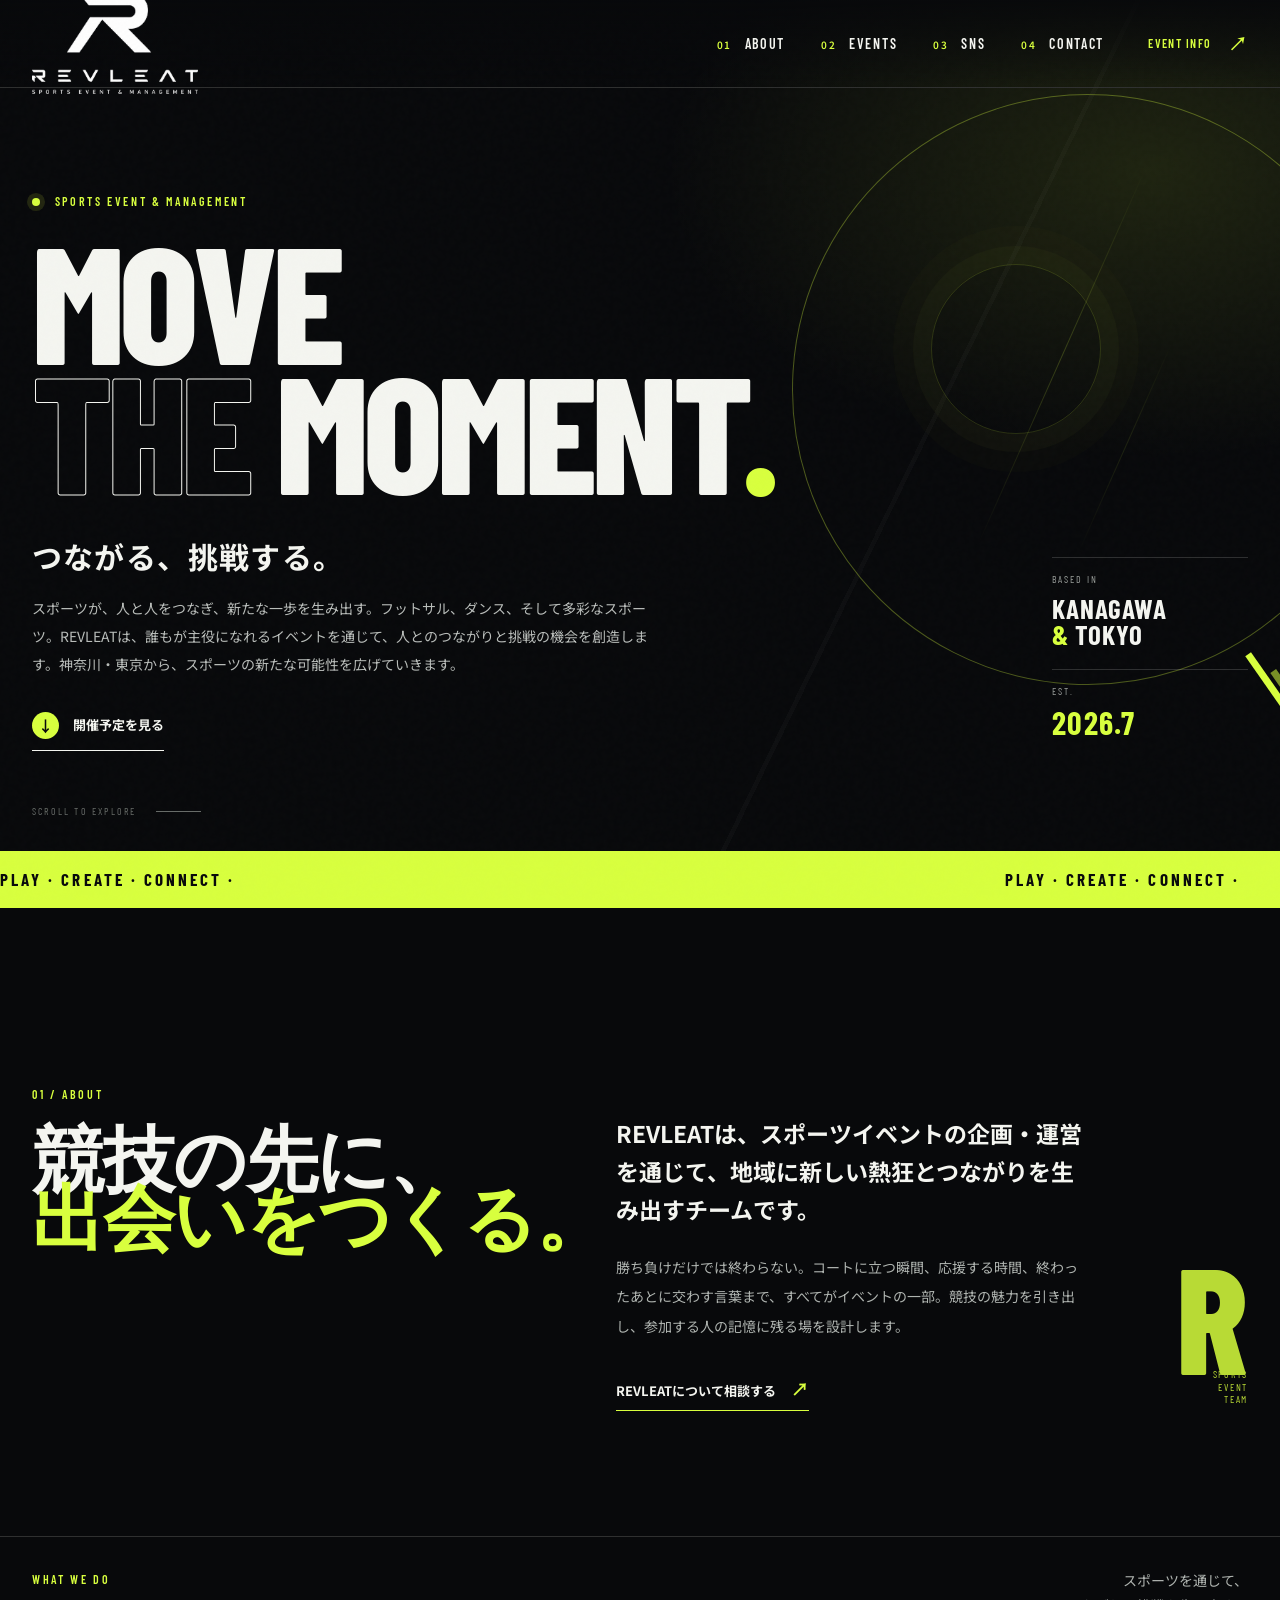
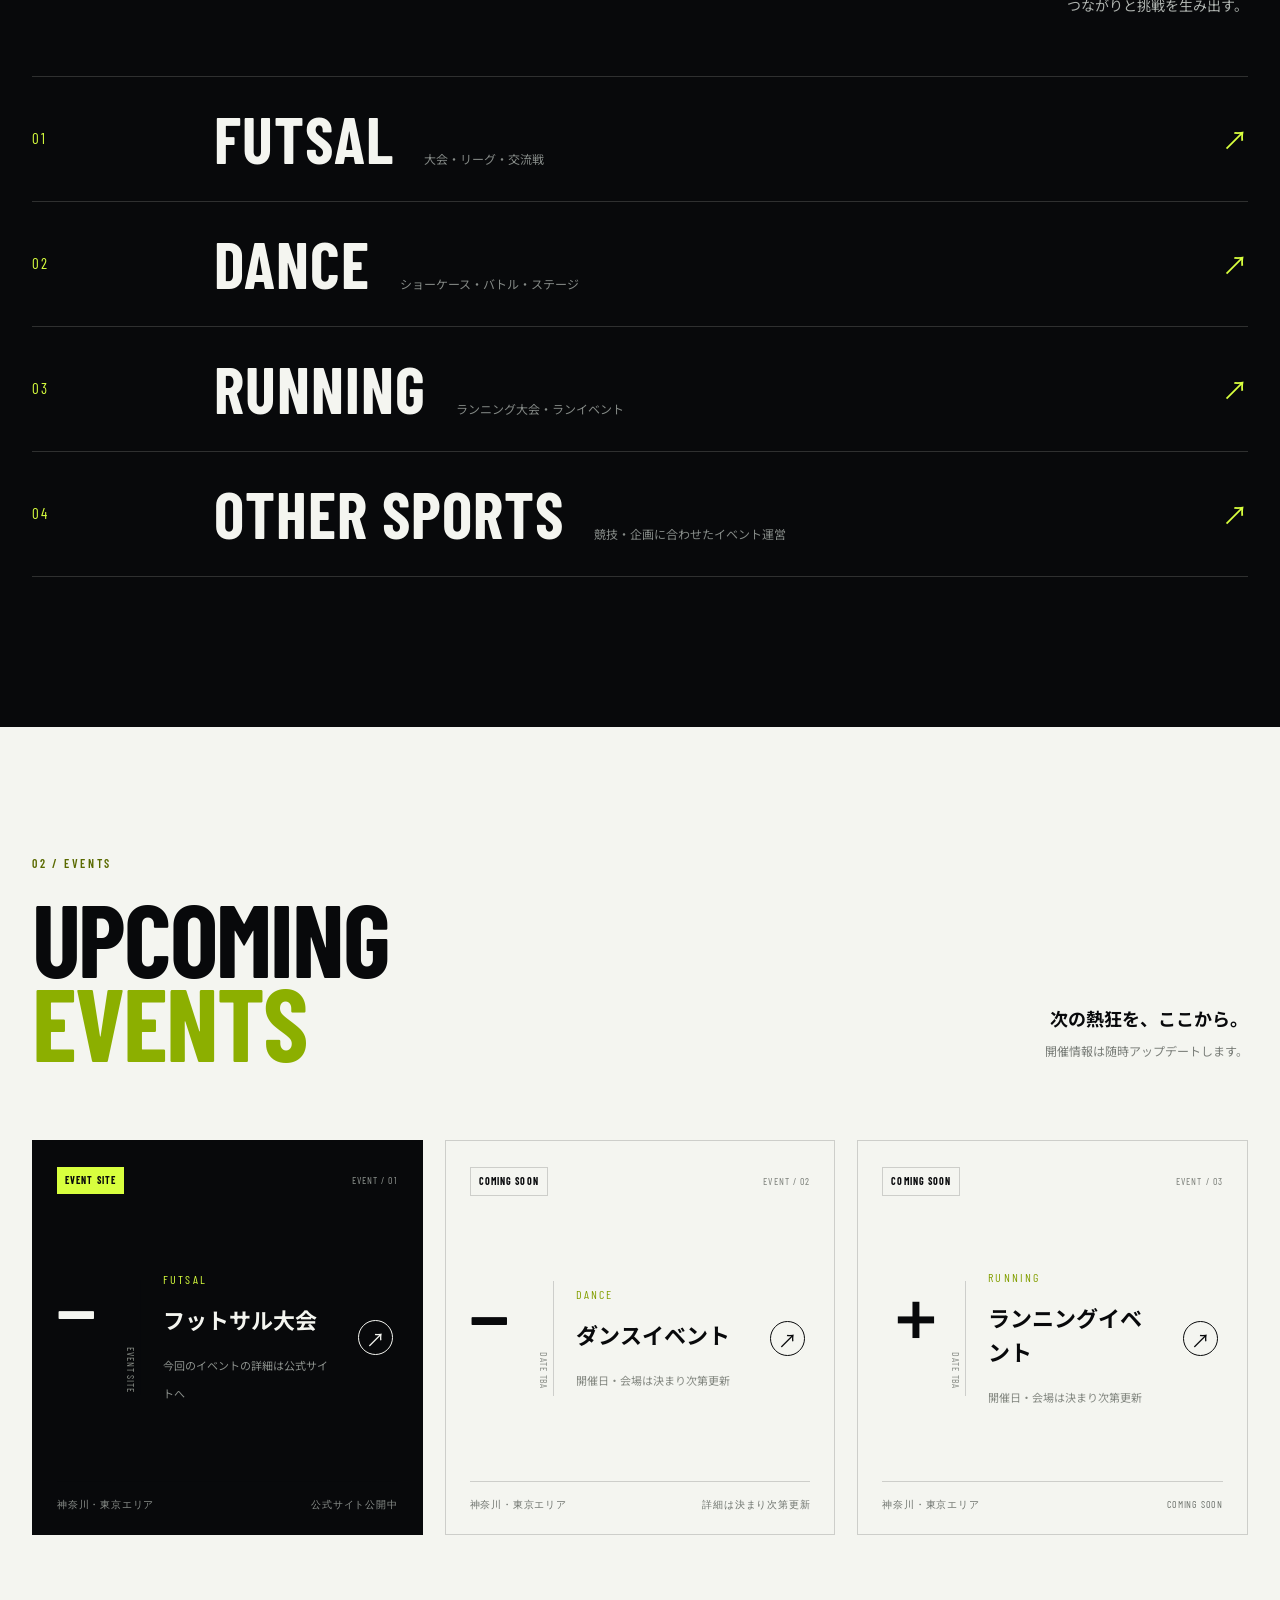
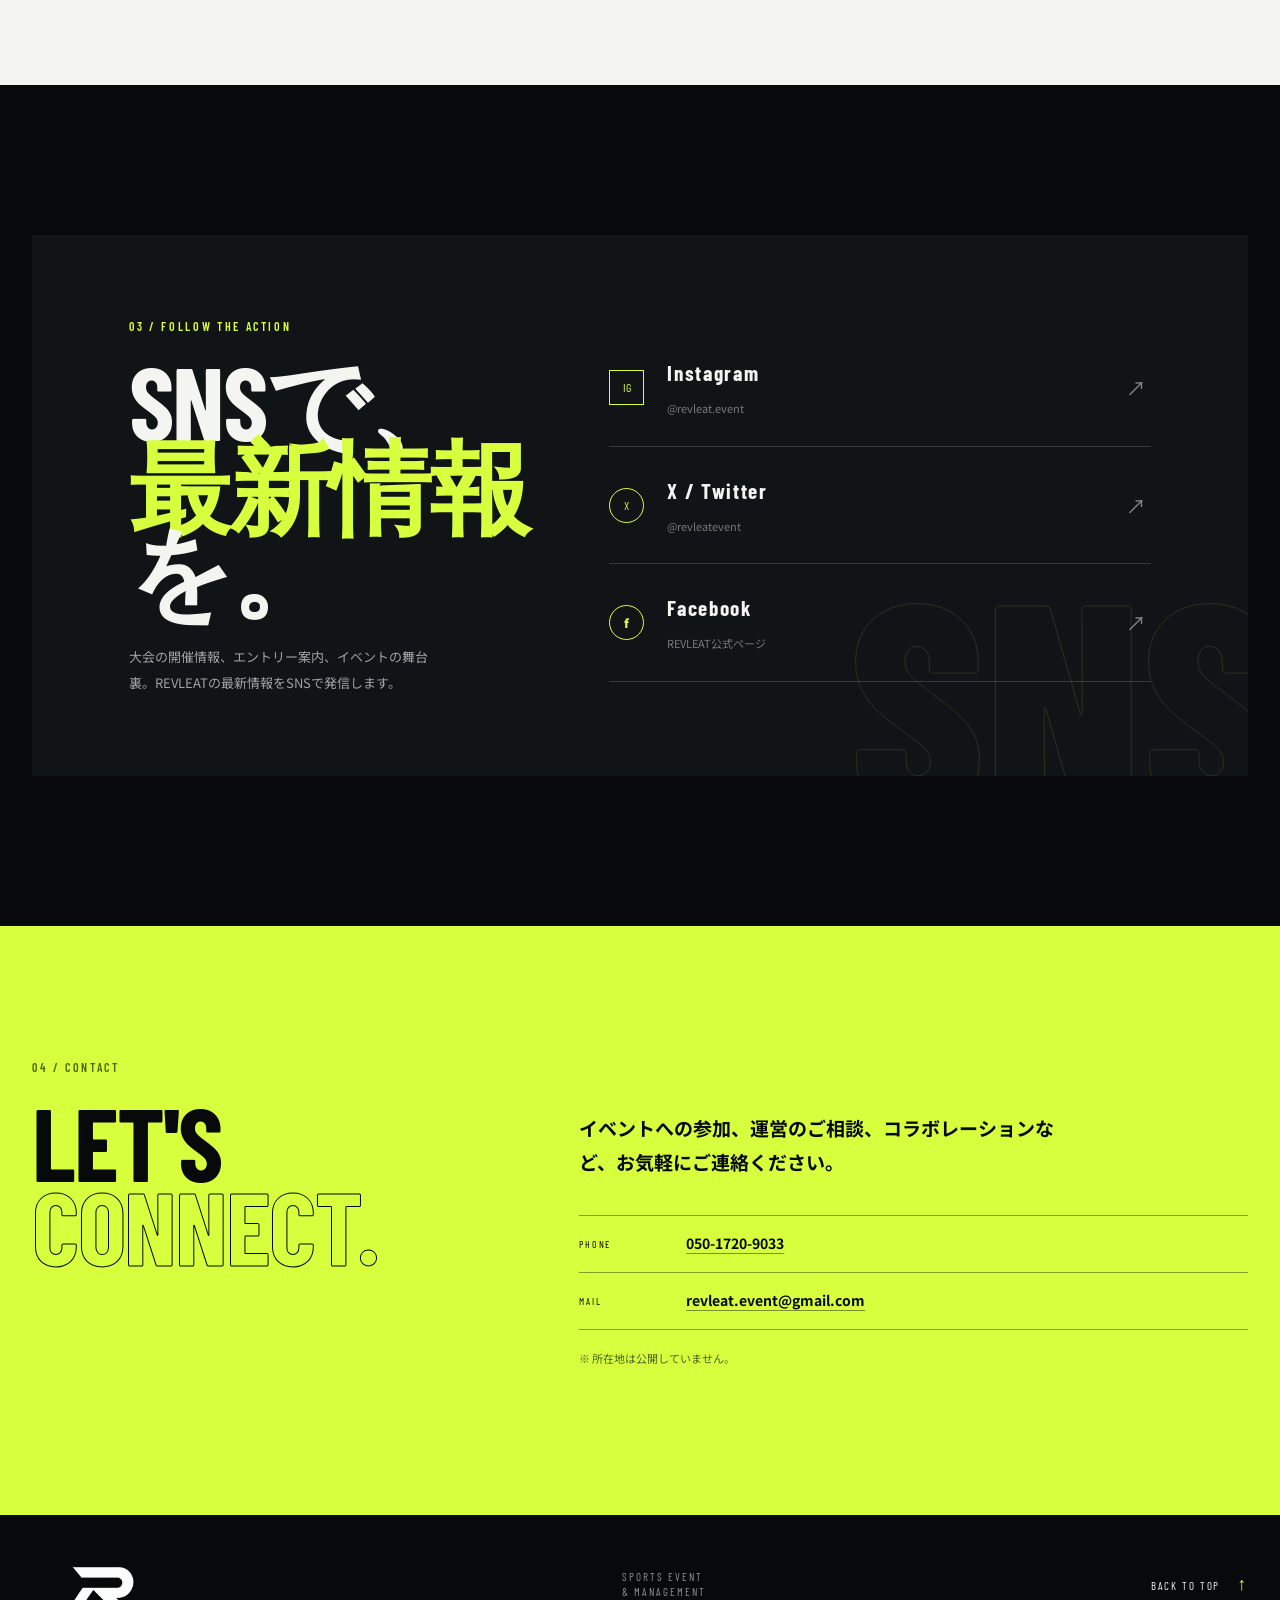
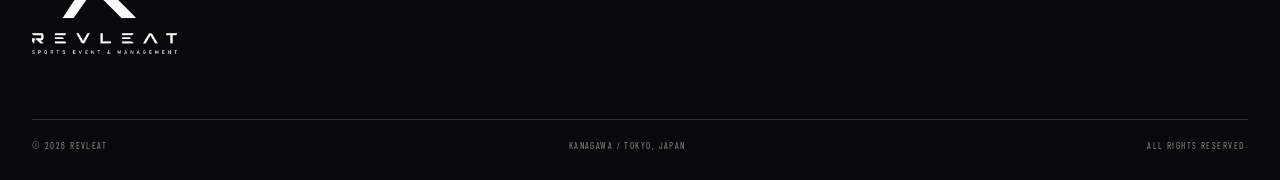
==== index.html @ 451216e4 "Refine service links and hero typography" ====
<!doctype html>
<html lang="ja">
  <head>
    <meta charset="UTF-8" />
    <meta name="viewport" content="width=device-width, initial-scale=1.0" />
    <meta name="theme-color" content="#08090b" />
    <meta name="description" content="REVLEATは、誰もが主役になれるスポーツイベントを通じて、人とのつながりと挑戦の機会を創造しています。" />
    <meta property="og:title" content="REVLEAT | SPORTS EVENT & MANAGEMENT" />
    <meta property="og:description" content="つながる、挑戦する。" />
    <meta property="og:type" content="website" />
    <link rel="icon" href="/assets/revleat-logo-transparent.png" />
    <link rel="preconnect" href="https://fonts.googleapis.com" />
    <link rel="preconnect" href="https://fonts.gstatic.com" crossorigin />
    <link href="https://fonts.googleapis.com/css2?family=Barlow+Condensed:wght@500;600;700;800&family=Noto+Sans+JP:wght@400;500;700;900&display=swap" rel="stylesheet" />
    <link rel="stylesheet" href="/styles.css" />
    <title>REVLEAT | SPORTS EVENT & MANAGEMENT</title>
  </head>
  <body>
    <div class="scroll-progress" aria-hidden="true"></div>
    <div class="page-noise" aria-hidden="true"></div>
    <header class="site-header" id="top">
      <a class="brand" href="#top" aria-label="REVLEAT ホーム">
        <img class="brand-mark" src="/assets/revleat-logo-transparent.png" alt="REVLEAT" />
      </a>
      <nav class="desktop-nav" aria-label="メインナビゲーション">
        <a href="#about"><span>01</span> ABOUT</a>
        <a href="#events"><span>02</span> EVENTS</a>
        <a href="#social"><span>03</span> SNS</a>
        <a href="#contact"><span>04</span> CONTACT</a>
      </nav>
      <a class="header-cta" href="#events"><span>EVENT INFO</span><i aria-hidden="true">↗</i></a>
      <button class="menu-toggle" type="button" aria-expanded="false" aria-controls="mobile-menu" aria-label="メニューを開く"><span></span><span></span></button>
      <nav class="mobile-nav" id="mobile-menu" aria-label="モバイルナビゲーション">
        <a href="#about">01 <b>ABOUT</b></a>
        <a href="#events">02 <b>EVENTS</b></a>
        <a href="#social">03 <b>SNS</b></a>
        <a href="#contact">04 <b>CONTACT</b></a>
      </nav>
    </header>

    <main>
      <section class="hero section-pad" aria-labelledby="hero-title">
        <div class="hero-grid-line hero-grid-line--one" aria-hidden="true"></div>
        <div class="hero-grid-line hero-grid-line--two" aria-hidden="true"></div>
        <div class="hero-copy reveal">
          <p class="eyebrow"><span class="pulse-dot"></span> SPORTS EVENT &amp; MANAGEMENT</p>
          <h1 id="hero-title">MOVE<br /><em>THE</em> MOMENT<span class="lime-dot">.</span></h1>
          <p class="hero-lead">つながる、<br class="sp-only" />挑戦する。</p>
          <p class="hero-text">スポーツが、人と人をつなぎ、新たな一歩を生み出す。フットサル、ダンス、そして多彩なスポーツ。REVLEATは、誰もが主役になれるイベントを通じて、人とのつながりと挑戦の機会を創造します。神奈川・東京から、スポーツの新たな可能性を広げていきます。</p>
          <a class="action-link" href="#events"><span class="action-icon">↓</span><span>開催予定を見る</span></a>
        </div>
        <div class="hero-aside reveal reveal-delay-1">
          <div class="hero-location"><span>BASED IN</span><strong>KANAGAWA<br /><i>&amp;</i> TOKYO</strong></div>
          <div class="hero-index"><span>EST.</span><strong>2026.7</strong></div>
          <div class="slash-shape" aria-hidden="true"><span></span><span></span><span></span></div>
        </div>
        <div class="scroll-cue"><span>SCROLL TO EXPLORE</span><i></i></div>
      </section>

      <section class="marquee" aria-label="REVLEATのキーワード">
        <div class="marquee-track"><span>PLAY · CREATE · CONNECT ·</span><span aria-hidden="true">PLAY · CREATE · CONNECT ·</span></div>
      </section>

      <section class="about section-pad" id="about" aria-labelledby="about-title">
        <div class="section-heading reveal">
          <p class="section-kicker">01 / ABOUT</p>
          <h2 id="about-title">競技の先に、<br /><span class="about-title-line">出会いを<span class="mobile-only"><br /></span>つくる。</span></h2>
        </div>
        <div class="about-body reveal reveal-delay-1">
          <p class="section-intro">REVLEATは、スポーツイベントの企画・運営を通じて、地域に新しい熱狂とつながりを生み出すチームです。</p>
          <p class="body-copy">勝ち負けだけでは終わらない。コートに立つ瞬間、応援する時間、終わったあとに交わす言葉まで、すべてがイベントの一部。競技の魅力を引き出し、参加する人の記憶に残る場を設計します。</p>
          <a class="text-link" href="#contact">REVLEATについて相談する <span>↗</span></a>
        </div>
        <div class="about-stamp" aria-hidden="true"><span>R</span><small>SPORTS<br />EVENT<br />TEAM</small></div>
      </section>

      <section class="services section-pad" aria-labelledby="services-title">
        <div class="services-head reveal"><p class="section-kicker">WHAT WE DO</p><p class="services-note">スポーツを通じて、<br />つながりと挑戦を生み出す。</p></div>
          <div class="service-list" id="services-title">
          <article class="service-item reveal"><div class="service-num">01</div><div class="service-name"><h3><a class="service-name-link" href="#events">FUTSAL</a></h3><p>大会・リーグ・交流戦</p></div><div class="service-arrow">↗</div></article>
          <article class="service-item reveal reveal-delay-1"><div class="service-num">02</div><div class="service-name"><h3><a class="service-name-link" href="#events">DANCE</a></h3><p>ショーケース・バトル・ステージ</p></div><div class="service-arrow">↗</div></article>
          <article class="service-item reveal reveal-delay-2"><div class="service-num">03</div><div class="service-name"><h3><a class="service-name-link" href="#events">RUNNING</a></h3><p>ランニング大会・ランイベント</p></div><div class="service-arrow">↗</div></article>
          <article class="service-item reveal reveal-delay-2"><div class="service-num">04</div><div class="service-name"><h3><a class="service-name-link" href="#events">OTHER SPORTS</a></h3><p>競技・企画に合わせたイベント運営</p></div><div class="service-arrow">↗</div></article>
        </div>
      </section>

      <section class="events section-pad" id="events" aria-labelledby="events-title">
        <div class="events-top reveal">
          <div><p class="section-kicker">02 / EVENTS</p><h2 id="events-title">UPCOMING<br /><span>EVENTS</span></h2></div>
          <p class="events-lead">次の熱狂を、ここから。<br /><span>開催情報は随時アップデートします。</span></p>
        </div>
        <div class="events-list">
          <article class="event-card event-card--featured reveal">
            <div class="event-card-top"><span class="event-status">EVENT SITE</span><span class="event-no">EVENT / 01</span></div>
            <div class="event-card-main"><div class="event-date"><strong>—</strong><span>EVENT SITE</span></div><div class="event-title"><p>FUTSAL</p><h3>フットサル大会</h3><span class="event-meta">今回のイベントの詳細は公式サイトへ</span></div><a class="round-arrow" href="https://revleat-event.github.io/futsalconnect/" target="_blank" rel="noreferrer" aria-label="フットサルイベント公式サイトを見る">↗</a></div>
            <div class="event-card-foot"><span>神奈川・東京エリア</span><span>公式サイト公開中</span></div>
          </article>
          <article class="event-card reveal reveal-delay-1">
            <div class="event-card-top"><span class="event-status event-status--muted">COMING SOON</span><span class="event-no">EVENT / 02</span></div>
            <div class="event-card-main"><div class="event-date"><strong>—</strong><span>DATE TBA</span></div><div class="event-title"><p>DANCE</p><h3>ダンスイベント</h3><span class="event-meta">開催日・会場は決まり次第更新</span></div><a class="round-arrow" href="#contact" aria-label="ダンスイベントの詳細を見る">↗</a></div>
            <div class="event-card-foot"><span>神奈川・東京エリア</span><span>詳細は決まり次第更新</span></div>
          </article>
          <article class="event-card reveal reveal-delay-2">
            <div class="event-card-top"><span class="event-status event-status--muted">COMING SOON</span><span class="event-no">EVENT / 03</span></div>
            <div class="event-card-main"><div class="event-date"><strong>＋</strong><span>DATE TBA</span></div><div class="event-title"><p>RUNNING</p><h3>ランニングイベント</h3><span class="event-meta">開催日・会場は決まり次第更新</span></div><a class="round-arrow" href="#contact" aria-label="ランニングイベントについて問い合わせる">↗</a></div>
            <div class="event-card-foot"><span>神奈川・東京エリア</span><span>COMING SOON</span></div>
          </article>
        </div>
      </section>

      <section class="social section-pad" id="social" aria-labelledby="social-title">
        <div class="social-panel reveal">
          <div class="social-copy"><p class="section-kicker">03 / FOLLOW THE ACTION</p><h2 id="social-title">SNSで、<br /><span>最新情報</span>を。</h2><p>大会の開催情報、エントリー案内、イベントの舞台裏。REVLEATの最新情報をSNSで発信します。</p></div>
          <div class="social-links"><a class="social-link" href="https://www.instagram.com/revleat.event?stkn=aHV5djZleWt0ZHJv&amp;utm_source=qr" target="_blank" rel="noreferrer"><span class="social-icon">IG</span><span><b>Instagram</b><small>@revleat.event</small></span><i>↗</i></a><a class="social-link" href="https://x.com/revleatevent?s=11" target="_blank" rel="noreferrer"><span class="social-icon social-icon--x">X</span><span><b>X / Twitter</b><small>@revleatevent</small></span><i>↗</i></a><a class="social-link" href="https://www.facebook.com/share/1EyZf1tdJY/?mibextid=wwXIfr" target="_blank" rel="noreferrer"><span class="social-icon social-icon--fb">f</span><span><b>Facebook</b><small>REVLEAT公式ページ</small></span><i>↗</i></a></div>
        </div>
      </section>

      <section class="contact section-pad" id="contact" aria-labelledby="contact-title">
        <div class="contact-head reveal"><p class="section-kicker">04 / CONTACT</p><h2 id="contact-title">LET'S<br /><span>CONNECT.</span></h2></div>
        <div class="contact-content reveal reveal-delay-1"><p>イベントへの参加、運営のご相談、コラボレーションなど、お気軽にご連絡ください。</p><div class="contact-placeholder"><div><span>PHONE</span><a class="contact-phone" href="tel:05017209033">050-1720-9033</a></div><div><span>MAIL</span><a class="contact-email" href="mailto:revleat.event@gmail.com">revleat.event@gmail.com</a></div></div><p class="placeholder-note">※ 所在地は公開していません。</p></div>
      </section>
    </main>

    <footer class="site-footer"><div class="footer-top"><a class="brand brand--footer" href="#top"><img class="brand-mark" src="/assets/revleat-logo-transparent.png" alt="REVLEAT" /></a><p>SPORTS EVENT<br />&amp; MANAGEMENT</p><a class="back-top" href="#top">BACK TO TOP <span>↑</span></a></div><div class="footer-bottom"><span>© <span id="current-year"></span> REVLEAT</span><span>KANAGAWA / TOKYO, JAPAN</span><span>ALL RIGHTS RESERVED.</span></div></footer>
    <script src="/script.js"></script>
  </body>
</html>
---- styles.css ----
@import url('https://fonts.googleapis.com/css2?family=Barlow+Condensed:wght@500;600;700;800&family=Noto+Sans+JP:wght@400;500;700;900&display=swap');

:root{--ink:#08090b;--paper:#f4f5f0;--muted:#9a9e9b;--line:rgba(244,245,240,.16);--line-dark:rgba(8,9,11,.16);--lime:#d8ff3e;--lime-deep:#b4dc16;--orange:#ff684d;--display:'Barlow Condensed','Arial Narrow',sans-serif;--body:'Noto Sans JP','Hiragino Kaku Gothic ProN','Yu Gothic',sans-serif;--max:1240px}
*{box-sizing:border-box}html{scroll-behavior:smooth}body{margin:0;background:var(--ink);color:var(--paper);font-family:var(--body);font-size:15px;line-height:1.85;overflow-x:hidden}.page-noise{position:fixed;inset:0;opacity:.035;pointer-events:none;z-index:10;background-image:url("data:image/svg+xml,%3Csvg viewBox='0 0 180 180' xmlns='http://www.w3.org/2000/svg'%3E%3Cfilter id='n'%3E%3CfeTurbulence type='fractalNoise' baseFrequency='.85' numOctaves='3' stitchTiles='stitch'/%3E%3C/filter%3E%3Crect width='100%25' height='100%25' filter='url(%23n)' opacity='.5'/%3E%3C/svg%3E")}.section-pad{padding-left:max(32px,calc((100vw - var(--max))/2));padding-right:max(32px,calc((100vw - var(--max))/2))}.site-header{height:88px;padding:0 max(32px,calc((100vw - 1440px)/2));display:flex;align-items:center;justify-content:space-between;border-bottom:1px solid var(--line);position:absolute;top:0;left:0;right:0;z-index:20;background:linear-gradient(180deg,rgba(8,9,11,.92),transparent)}.brand{display:inline-flex;align-items:center;width:166px}.brand-mark{display:block;width:100%;height:auto}.desktop-nav{display:flex;gap:36px;margin-left:auto;margin-right:44px}.desktop-nav a,.header-cta,.mobile-nav a{font-family:var(--display);font-weight:600;letter-spacing:.12em;text-decoration:none;color:var(--paper);font-size:14px;transition:color .25s ease}.desktop-nav a span{font-family:var(--body);color:var(--lime);font-size:10px;margin-right:8px}.desktop-nav a:hover{color:var(--lime)}.header-cta{display:flex;gap:16px;align-items:center;color:var(--lime);font-size:12px}.header-cta i{font-size:19px;font-style:normal}.menu-toggle,.mobile-nav{display:none}
.hero{min-height:790px;padding-top:190px;padding-bottom:100px;display:flex;position:relative;overflow:hidden;background:radial-gradient(ellipse at 90% 20%,rgba(216,255,62,.11),transparent 30%),linear-gradient(116deg,transparent 0 67%,rgba(255,255,255,.025) 67% 67.3%,transparent 67.3%)}.hero:after{content:'';position:absolute;right:-8%;top:94px;width:46vw;height:46vw;max-width:690px;max-height:690px;border:1px solid rgba(216,255,62,.32);border-radius:50%;clip-path:none;transform:rotate(-18deg);pointer-events:none}.hero-copy{width:70%;position:relative;z-index:2}.eyebrow,.section-kicker{font-family:var(--display);font-weight:600;letter-spacing:.22em;font-size:12px;color:var(--lime);margin:0 0 22px}.section-kicker-link{display:inline-block;text-decoration:none;transition:color .25s ease,transform .25s ease}.section-kicker-link:hover{color:#fff;transform:translateX(5px)}.pulse-dot{display:inline-block;width:8px;height:8px;border-radius:50%;background:var(--lime);margin-right:10px;box-shadow:0 0 0 5px rgba(216,255,62,.12)}h1,h2,h3,p{margin-top:0}h1{font-family:var(--display);font-size:clamp(90px,13vw,190px);line-height:.78;letter-spacing:-.035em;margin:0 0 40px;font-weight:800;position:relative}h1 em{font-style:normal;color:transparent;-webkit-text-stroke:1px var(--paper)}.lime-dot{color:var(--lime)}.hero-lead{font-size:30px;line-height:1.5;font-weight:700;letter-spacing:.04em;margin:0 0 15px}.hero-text{color:#b9bdba;line-height:2;font-size:14px;max-width:620px;text-wrap:pretty;margin-bottom:34px}.action-link{display:inline-flex;align-items:center;gap:14px;color:var(--paper);font-size:13px;font-weight:700;text-decoration:none;border-bottom:1px solid var(--paper);padding-bottom:11px;transition:color .25s,border-color .25s}.action-link:hover{color:var(--lime);border-color:var(--lime)}.action-link i{font-size:18px;font-style:normal;margin-left:13px}.action-icon{display:grid;place-items:center;width:27px;height:27px;background:var(--lime);color:var(--ink);border-radius:50%;font-size:15px}.hero-aside{position:absolute;right:max(32px,calc((100vw - var(--max))/2));bottom:112px;width:196px;z-index:3}.hero-location,.hero-index{display:flex;flex-direction:column;gap:7px;border-top:1px solid var(--line);padding-top:12px;margin-top:21px}.hero-aside span{font-family:var(--display);letter-spacing:.2em;font-size:10px;color:var(--muted)}.hero-aside strong{font-family:var(--display);font-size:27px;line-height:.98;letter-spacing:.04em}.hero-aside strong i{color:var(--lime);font-style:normal}.hero-index strong{font-size:32px;color:var(--lime)}.slash-shape{position:absolute;right:-46px;bottom:20px;display:flex;gap:4px;transform:rotate(-35deg)}.slash-shape span{display:block;width:7px;height:78px;background:var(--lime)}.slash-shape span:nth-child(2){height:50px;margin-top:28px;opacity:.55}.slash-shape span:nth-child(3){height:31px;margin-top:47px;opacity:.25}.scroll-cue{position:absolute;bottom:30px;left:max(32px,calc((100vw - var(--max))/2));display:flex;align-items:center;gap:20px;color:#676b68;font-family:var(--display);font-size:10px;letter-spacing:.22em}.scroll-cue i{width:45px;height:1px;background:#676b68}.sp-only{display:none}
.marquee{background:var(--lime);color:var(--ink);overflow:hidden;white-space:nowrap;transform:none;margin:0;padding:13px 0;position:relative;z-index:4}.marquee-track{display:flex;width:max-content;min-width:100vw;justify-content:space-between;gap:70px;animation:marquee 24s linear infinite;font-family:var(--display);font-size:17px;letter-spacing:.18em;font-weight:700}.marquee-track span{padding-right:40px}@keyframes marquee{to{transform:translateX(-50%)}}
.about{padding-top:175px;padding-bottom:130px;display:grid;grid-template-columns:48% 39% 13%;gap:0;position:relative}.section-heading h2,.events h2,.social h2,.contact h2{font-family:var(--display);font-size:clamp(64px,8vw,110px);line-height:.82;letter-spacing:-.02em;font-weight:700;margin:0}.section-heading h2 span,.events h2 span,.social h2 span,.contact h2 span{color:var(--lime)}.about .section-heading h2{font-size:clamp(56px,5.6vw,76px)}.about-title-line{white-space:nowrap}.mobile-only{display:none}.section-intro{font-size:23px;font-weight:700;line-height:1.65;margin:32px 0 24px;max-width:470px}.body-copy{color:#aeb3af;font-size:14px;line-height:2.1;max-width:490px;margin-bottom:31px}.text-link{color:var(--paper);font-size:13px;font-weight:700;text-decoration:none;border-bottom:1px solid var(--lime);padding-bottom:10px}.text-link span{color:var(--lime);font-size:18px;margin-left:12px}.about-stamp{align-self:end;display:flex;flex-direction:column;align-items:flex-end;gap:8px;color:var(--lime);opacity:.85}.about-stamp span{font-family:var(--display);font-size:150px;line-height:.6;font-weight:800}.about-stamp small{text-align:right;font-family:var(--display);letter-spacing:.17em;font-size:10px;line-height:1.25}.services{border-top:1px solid var(--line);padding-top:31px;padding-bottom:150px}.services-head{display:flex;justify-content:space-between;margin-bottom:58px}.services-note{text-align:right;color:#aeb3af;font-size:14px;line-height:1.8;margin:0}.service-list{border-top:1px solid var(--line)}.service-item{display:grid;grid-template-columns:15% 1fr 60px;align-items:center;border-bottom:1px solid var(--line);padding:30px 0;transition:padding .35s,background .35s}.service-item:hover{padding-left:20px;padding-right:20px;background:rgba(216,255,62,.06)}.service-num{font-family:var(--display);color:var(--lime);letter-spacing:.12em}.service-name{display:flex;align-items:baseline;gap:30px}.service-name h3{font-family:var(--display);font-size:clamp(34px,5vw,65px);line-height:1;margin:0;letter-spacing:.015em}.service-name-link{color:inherit;text-decoration:none;transition:color .25s ease}.service-name-link:hover{color:var(--lime)}.service-name p{color:#858a87;margin:0;font-size:12px}.service-arrow{font-size:26px;text-align:right;color:var(--lime)}
.events{background:var(--paper);color:var(--ink);padding-top:125px;padding-bottom:150px}.events .section-kicker{color:#5a6a00}.events-top{display:flex;justify-content:space-between;align-items:flex-end;margin-bottom:76px}.events h2 span{color:#8caf00}.events-lead{text-align:right;font-weight:700;font-size:18px;line-height:1.7;margin:0}.events-lead span{font-size:12px;color:#797d78;font-weight:400}.events-list{display:grid;grid-template-columns:repeat(3,1fr);gap:22px}.event-card{min-height:395px;border:1px solid var(--line-dark);display:flex;flex-direction:column;padding:26px 24px 21px;transition:transform .35s,background .35s,border-color .35s}.event-card:hover{transform:translateY(-8px);background:#e8eddf;border-color:var(--ink)}.event-card--featured{background:var(--ink);color:var(--paper);border-color:var(--ink)}.event-card-top,.event-card-foot{display:flex;justify-content:space-between;align-items:center;font-family:var(--display);font-size:10px;letter-spacing:.11em}.event-status{background:var(--lime);color:var(--ink);padding:4px 8px;font-weight:700}.event-status--muted{border:1px solid var(--line-dark);background:transparent}.event-no{color:#7d817b}.event-card--featured .event-no,.event-card--featured .event-meta,.event-card--featured .event-card-foot{color:#8c918d}.event-card-main{display:grid;grid-template-columns:84px 1fr 40px;gap:22px;align-items:center;flex:1}.event-date{border-right:1px solid var(--line-dark);height:115px;display:flex;flex-direction:column;justify-content:center}.event-date strong{font-family:var(--display);font-size:65px;line-height:.85}.event-date span{font-family:var(--display);font-size:10px;letter-spacing:.09em;color:#898d87;margin-top:10px;writing-mode:vertical-rl}.event-title p{font-family:var(--display);color:#839f00;letter-spacing:.18em;font-size:12px;margin:0 0 12px}.event-card--featured .event-title p{color:var(--lime)}.event-title h3{font-size:22px;line-height:1.55;margin:0 0 14px}.event-meta{color:#838780;font-size:11px;line-height:1.7}.round-arrow{display:grid;place-items:center;width:35px;height:35px;border:1px solid currentColor;border-radius:50%;text-decoration:none;color:inherit;font-size:19px;transition:background .25s,color .25s}.round-arrow:hover{background:var(--lime);color:var(--ink);border-color:var(--lime)}.event-card-foot{border-top:1px solid var(--line-dark);padding-top:13px;color:#6e736d;letter-spacing:.08em}
.social{padding-top:150px;padding-bottom:150px}.social-panel{display:grid;grid-template-columns:47% 53%;background:#111416;min-height:505px;padding:80px 8%;position:relative;overflow:hidden}.social-panel:after{content:'SNS';position:absolute;right:-30px;bottom:-70px;color:transparent;-webkit-text-stroke:1px rgba(216,255,62,.12);font-family:var(--display);font-size:300px;line-height:1;font-weight:800;pointer-events:none}.social-copy{position:relative;z-index:1}.social-copy p:not(.section-kicker){color:#9ea39f;max-width:320px;font-size:13px;line-height:2;margin:33px 0 0}.social-links{position:relative;z-index:2;align-self:center}.social-link{display:grid;grid-template-columns:42px 1fr 25px;align-items:center;gap:16px;border-bottom:1px solid var(--line);padding:25px 0;color:var(--paper);text-decoration:none}.social-link:hover b,.social-link:hover i{color:var(--lime)}.social-icon{display:grid;place-items:center;border:1px solid var(--lime);width:35px;height:35px;font-family:var(--display);font-size:12px;color:var(--lime)}.social-icon--x{border-radius:50%}.social-icon--fb{border-radius:50%;font-family:var(--body);font-weight:900}.social-icon--yt{border-radius:8px}.social-link b{display:block;font-family:var(--display);font-size:21px;letter-spacing:.08em;transition:color .25s}.social-link small{color:#747a75;font-size:11px}.social-link i{font-style:normal;font-size:20px;color:#828782;transition:color .25s}
.contact{background:var(--lime);color:var(--ink);display:grid;grid-template-columns:45% 55%;padding-top:130px;padding-bottom:135px}.contact .section-kicker{color:#526600}.contact h2 span{color:transparent;-webkit-text-stroke:1px var(--ink)}.contact-content{padding-top:55px}.contact-content>p:first-child{font-weight:700;font-size:19px;line-height:1.8;max-width:500px;margin-bottom:36px}.contact-placeholder{border-top:1px solid rgba(8,9,11,.4)}.contact-placeholder>div{display:flex;align-items:center;gap:27px;border-bottom:1px solid rgba(8,9,11,.4);padding:15px 0}.contact-placeholder span{font-family:var(--display);font-size:10px;letter-spacing:.18em;width:80px}.contact-placeholder strong{font-size:14px}.placeholder-note{font-size:11px;color:rgba(8,9,11,.65);margin-top:18px}.site-footer{padding:52px max(32px,calc((100vw - var(--max))/2)) 25px;background:var(--ink);color:#8e938f}.footer-top{display:flex;align-items:flex-start;justify-content:space-between;padding-bottom:65px}.brand--footer{width:145px}.footer-top p{font-family:var(--display);font-size:11px;letter-spacing:.18em;line-height:1.4;margin:2px 0 0}.back-top{font-family:var(--display);font-size:11px;letter-spacing:.17em;color:var(--paper);text-decoration:none}.back-top span{color:var(--lime);font-size:18px;margin-left:13px}.footer-bottom{border-top:1px solid var(--line);padding-top:18px;display:flex;justify-content:space-between;font-family:var(--display);font-size:9px;letter-spacing:.16em}.reveal{opacity:0;transform:translateY(26px);transition:opacity .75s ease,transform .75s ease}.reveal.is-visible{opacity:1;transform:none}.reveal.is-visible h1,.reveal.is-visible h2,.reveal.is-visible h3{animation:boldFadeIn .85s cubic-bezier(.22,.8,.25,1) both;animation-delay:.12s}.reveal-delay-1{transition-delay:.12s}.reveal-delay-2{transition-delay:.24s}

.scroll-progress{position:fixed;top:0;left:0;width:100%;height:3px;background:var(--lime);transform:scaleX(0);transform-origin:left center;z-index:100;box-shadow:0 0 14px rgba(216,255,62,.55);pointer-events:none}
.hero:before{content:"";position:absolute;right:14%;top:31%;width:168px;height:168px;border:1px solid rgba(216,255,62,.22);border-radius:50%;box-shadow:0 0 0 18px rgba(216,255,62,.035),0 0 0 38px rgba(216,255,62,.018);opacity:.7;animation:innerOrbit 11s ease-in-out infinite alternate;pointer-events:none}.hero-grid-line{position:absolute;top:18%;right:17%;width:1px;height:48%;background:linear-gradient(180deg,transparent,var(--lime),transparent);opacity:.2;transform:rotate(24deg);animation:gridDrift 8s ease-in-out infinite;pointer-events:none}.hero-grid-line--two{top:39%;right:12%;height:27%;opacity:.1;animation-delay:-3.5s}
.hero:after{animation:heroOrbit 16s ease-in-out infinite alternate}.pulse-dot{animation:pulseDot 2.2s ease-in-out infinite}.slash-shape{animation:slashFloat 4.8s ease-in-out infinite}.service-arrow{transition:transform .35s,color .35s}.service-item:hover .service-arrow{transform:translate(7px,-4px) rotate(8deg);color:var(--paper)}.action-icon{transition:transform .45s ease}.action-link:hover .action-icon{transform:translateY(4px) rotate(360deg)}
.event-card{position:relative;overflow:hidden}.event-card::before{content:'';position:absolute;inset:0;background:linear-gradient(110deg,transparent 20%,rgba(216,255,62,.16) 48%,transparent 72%);transform:translateX(-125%);transition:transform .8s ease;pointer-events:none}.event-card:hover::before{transform:translateX(125%)}.event-card>*{position:relative;z-index:1}
.social-panel::before{content:'';position:absolute;left:0;right:0;top:-1px;height:1px;background:var(--lime);opacity:.6;transform:translateX(-100%);animation:scanLine 7s ease-in-out infinite}.contact-email,.contact-phone{display:inline-block;color:var(--ink);font-size:14px;font-weight:700;text-decoration:underline;text-decoration-color:rgba(8,9,11,.45);text-underline-offset:4px;transition:color .25s,text-decoration-color .25s}.contact-email:hover,.contact-phone:hover{color:#526600;text-decoration-color:#526600}
@keyframes innerOrbit{0%{transform:translate3d(0,0,0) scale(.96)}100%{transform:translate3d(-22px,14px,0) scale(1.04)}}@keyframes boldFadeIn{0%{opacity:0;transform:translateY(16px);filter:blur(5px)}100%{opacity:1;transform:none;filter:blur(0)}}@keyframes pulseDot{0%,100%{box-shadow:0 0 0 5px rgba(216,255,62,.12);transform:scale(1)}50%{box-shadow:0 0 0 10px rgba(216,255,62,0);transform:scale(1.1)}}@keyframes heroOrbit{0%{transform:rotate(-18deg) translate3d(0,0,0)}100%{transform:rotate(-12deg) translate3d(-18px,12px,0)}}@keyframes gridDrift{0%,100%{opacity:.08;transform:rotate(24deg) translateY(-12px)}50%{opacity:.25;transform:rotate(24deg) translateY(20px)}}@keyframes slashFloat{0%,100%{transform:rotate(-35deg) translateY(0)}50%{transform:rotate(-30deg) translateY(-9px)}}@keyframes scanLine{0%{transform:translateX(-100%);opacity:0}15%,75%{opacity:.6}100%{transform:translateX(100%);opacity:0}}
@media(max-width:800px){.section-pad{padding-left:22px;padding-right:22px}.site-header{height:72px;padding:0 22px}.brand{width:132px}.desktop-nav,.header-cta{display:none}.menu-toggle{display:flex;flex-direction:column;justify-content:center;gap:7px;background:none;border:0;padding:9px 0 9px 12px;position:relative;z-index:23}.menu-toggle span{display:block;width:28px;height:1px;background:var(--paper);transition:transform .25s}.menu-toggle[aria-expanded=true] span:first-child{transform:translateY(4px) rotate(45deg)}.menu-toggle[aria-expanded=true] span:last-child{transform:translateY(-4px) rotate(-45deg)}.mobile-nav{position:absolute;display:flex;flex-direction:column;gap:20px;top:71px;right:0;left:0;padding:25px 22px 31px;background:#111416;border-bottom:1px solid var(--line);transform:translateY(-140%);transition:transform .3s ease;z-index:22}.mobile-nav.is-open{transform:none}.mobile-nav a{font-size:25px}.mobile-nav a:first-letter{color:var(--lime)}.mobile-nav b{font-weight:600;margin-left:12px}.hero{min-height:820px;padding-top:144px;padding-bottom:90px;display:block}.hero-copy{width:100%}.hero:after{width:75vw;height:75vw;right:-42%;top:112px}.hero:before{right:-16%;top:28%;width:120px;height:120px}.eyebrow{font-size:10px;letter-spacing:.14em}.hero h1{font-size:clamp(78px,22vw,135px);margin-bottom:28px}.hero-lead{font-size:23px}.hero-text{font-size:12px;line-height:1.9}.sp-only{display:block}.desktop-only{display:none}.hero-aside{position:relative;right:auto;bottom:auto;width:100%;display:flex;gap:24px;margin-top:42px}.hero-location,.hero-index{flex:1;margin-top:0}.hero-aside strong{font-size:19px}.hero-index strong{font-size:23px}.hero-aside .slash-shape{right:-8px;bottom:-18px}.scroll-cue{left:22px;bottom:25px;font-size:8px;gap:11px}.scroll-cue i{width:25px}.marquee{padding:8px 0}.marquee-track{font-size:13px}.about{padding-top:100px;padding-bottom:95px;display:block}.section-heading h2,.events h2,.social h2,.contact h2{font-size:67px}.about .section-heading h2{font-size:clamp(48px,13vw,62px)}.about-title-line{white-space:normal}.mobile-only{display:inline}.about-body{margin-top:50px}.section-intro{font-size:19px;margin-top:0}.body-copy{font-size:13px}.about-stamp{position:absolute;right:22px;top:110px}.about-stamp span{font-size:80px}.about-stamp small{font-size:8px}.services{padding-bottom:105px}.services-head{margin-bottom:25px}.services-note{font-size:11px}.service-item{grid-template-columns:40px 1fr 25px;padding:19px 0}.service-name{display:block}.service-name h3{font-size:42px}.service-name p{font-size:10px;margin-top:5px}.service-arrow{font-size:19px}.events{padding-top:93px;padding-bottom:100px}.events-top{display:block;margin-bottom:48px}.events-lead{text-align:left;margin-top:25px;font-size:16px}.events-list{grid-template-columns:1fr;gap:12px}.event-card{min-height:330px;padding:24px 18px 18px}.event-card-main{grid-template-columns:57px 1fr 35px;gap:16px}.event-date{height:95px}.event-date strong{font-size:51px}.event-title h3{font-size:20px;line-height:1.5}.social{padding-top:95px;padding-bottom:95px}.social-panel{display:block;padding:58px 24px;min-height:0}.social-copy p:not(.section-kicker){margin-top:25px}.social-links{margin-top:35px}.social-link{padding:17px 0}.social-panel:after{font-size:170px;bottom:-35px}.contact{display:block;padding-top:92px;padding-bottom:95px}.contact-content{padding-top:42px}.contact-content>p:first-child{font-size:17px}.contact-placeholder>div{display:block}.contact-placeholder strong{display:block;margin-top:4px}.footer-top{padding-bottom:45px;display:grid;grid-template-columns:1fr 1fr;gap:35px}.back-top{grid-column:1 / -1}.footer-bottom{gap:10px;flex-wrap:wrap;font-size:8px}.footer-bottom span:last-child{width:100%}}
@media(max-width:800px){.contact-email{display:block;margin-top:4px}}
@media(prefers-reduced-motion:reduce){html{scroll-behavior:auto}.reveal{opacity:1;transform:none;transition:none}.marquee-track{animation:none}.event-card,.service-item{transition:none}.scroll-progress,.hero-grid-line,.hero:after,.hero:before,.pulse-dot,.slash-shape,.social-panel::before,.reveal.is-visible h1,.reveal.is-visible h2,.reveal.is-visible h3{animation:none}.event-card::before{transition:none}}
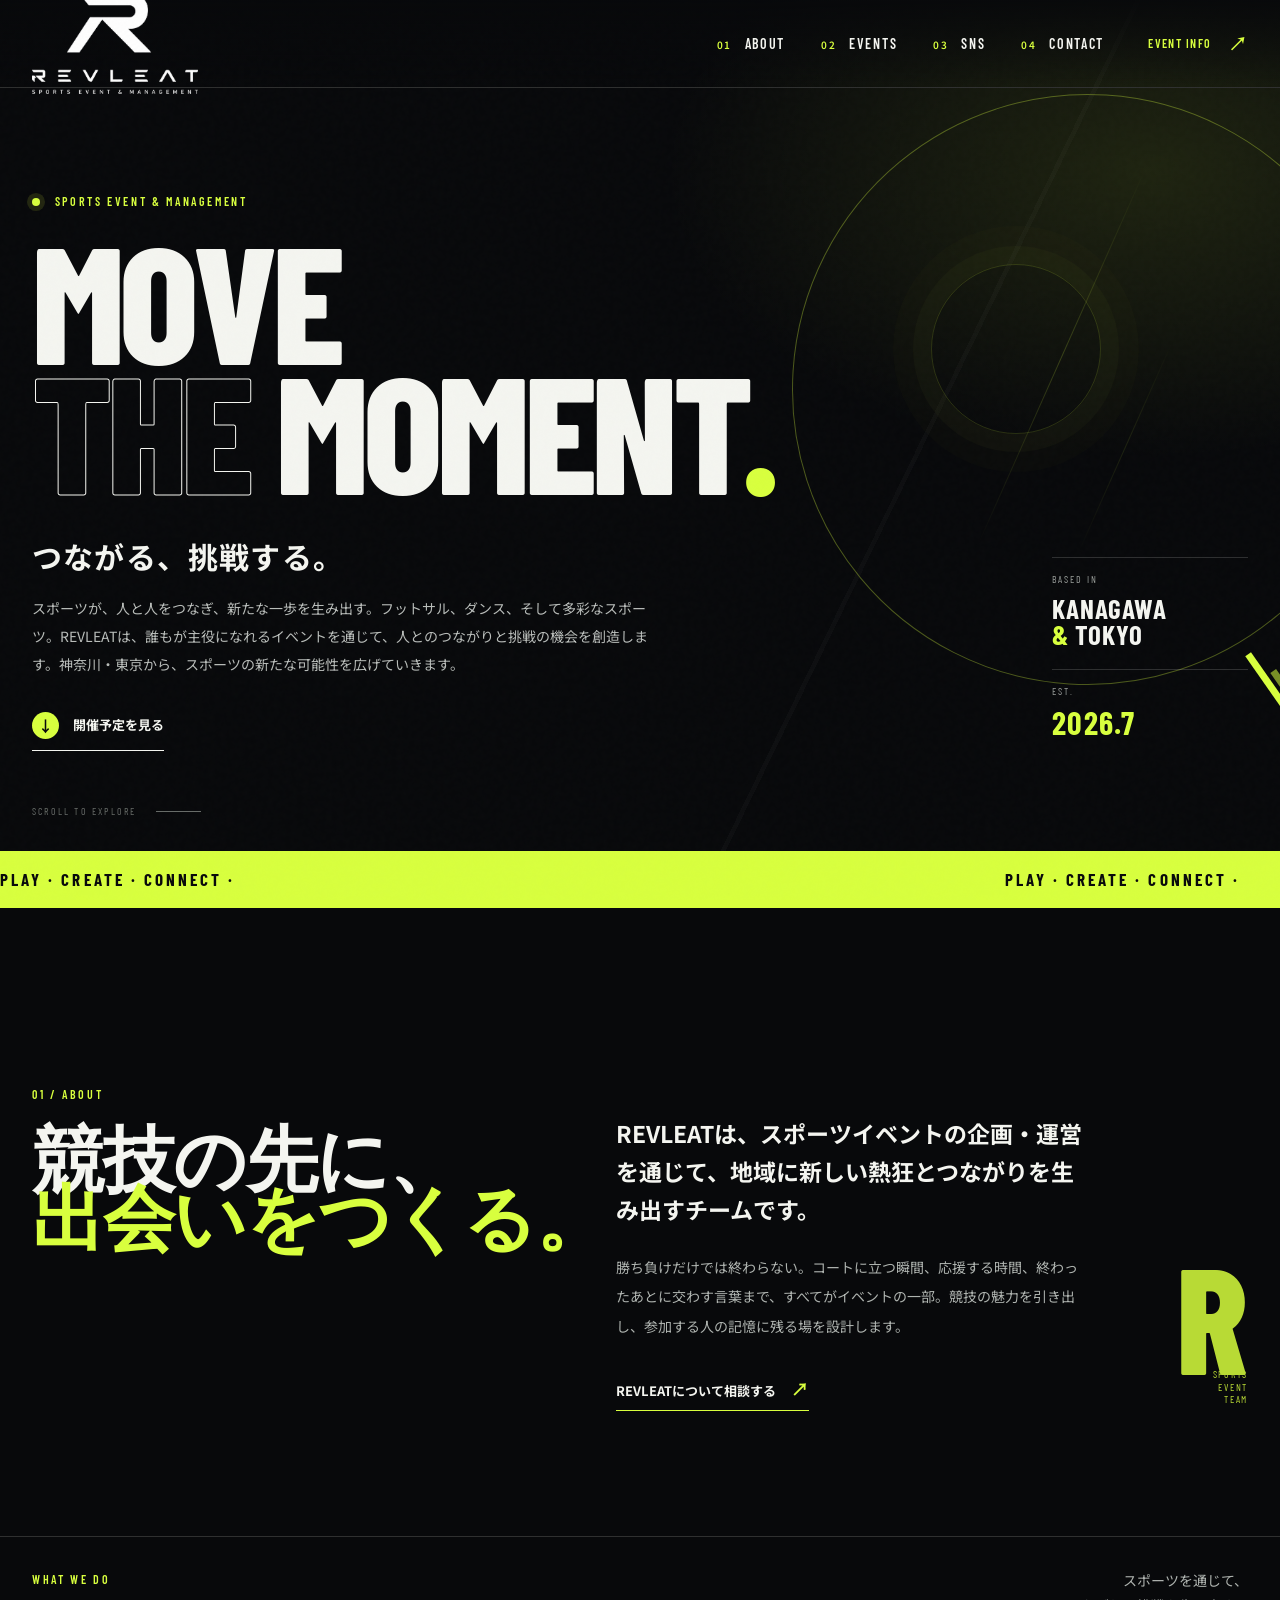
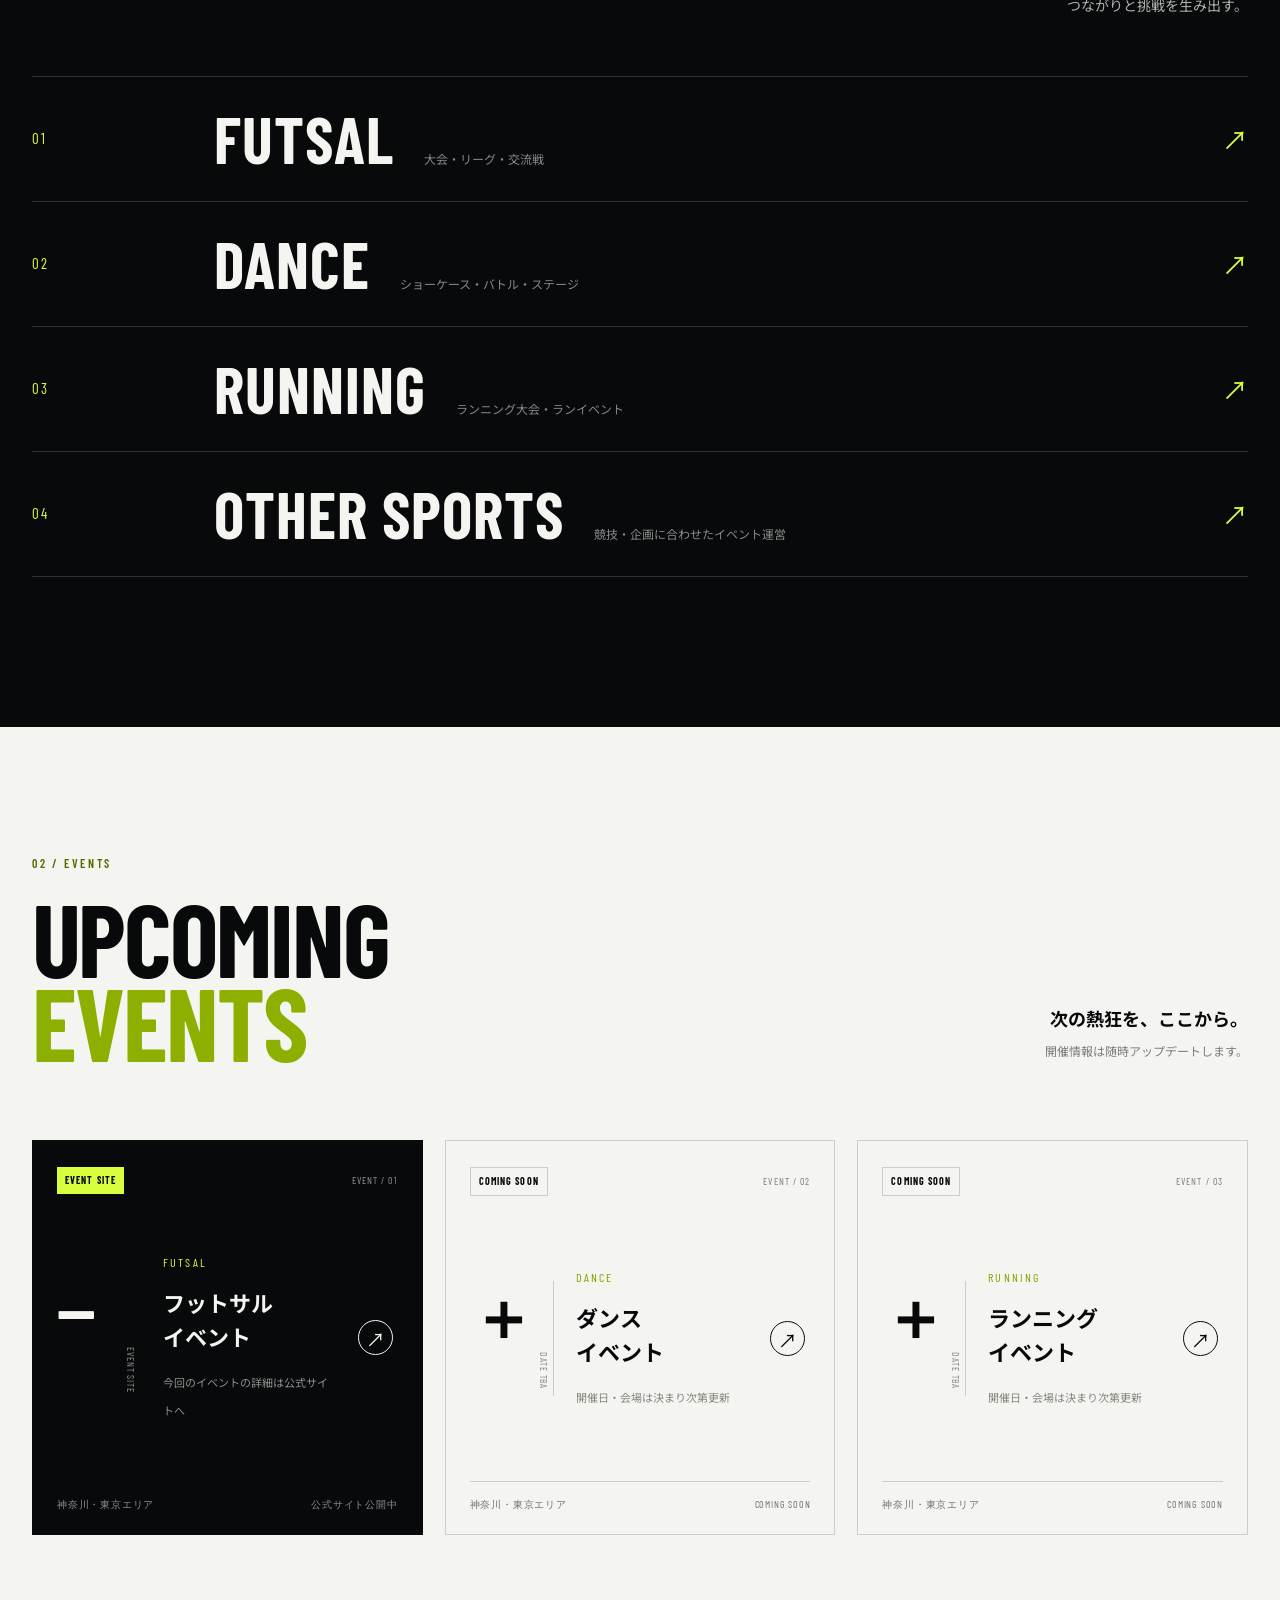
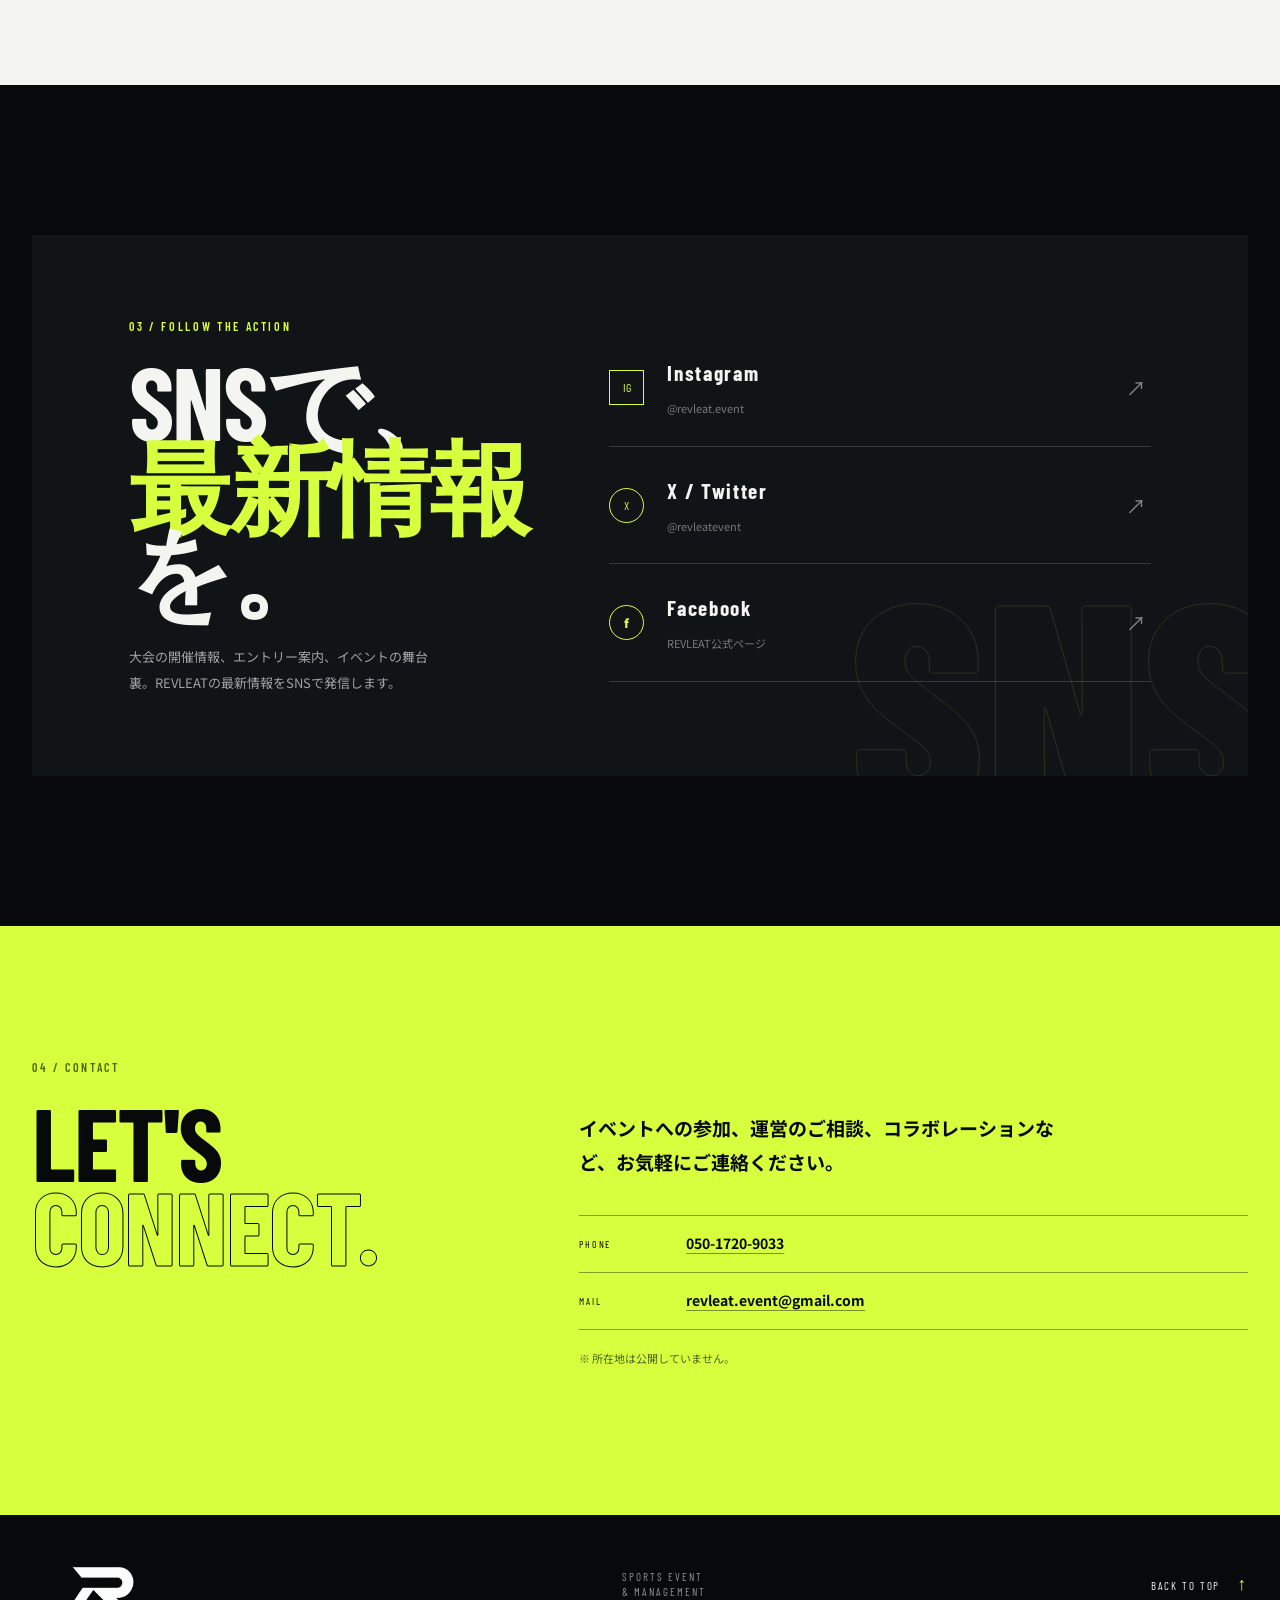
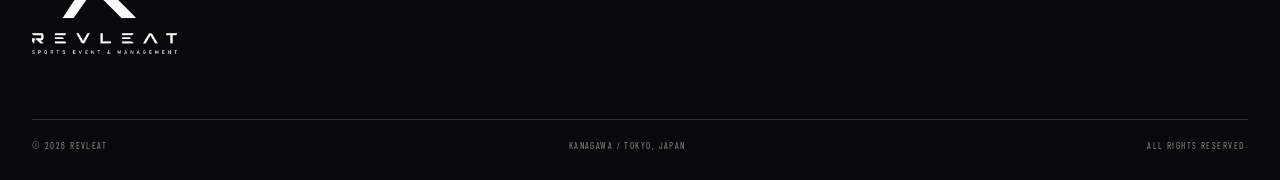
==== commit 945a14c8: "Refine upcoming event card labels" ====
--- a/index.html
+++ b/index.html
@@ -92,17 +92,17 @@
         <div class="events-list">
           <article class="event-card event-card--featured reveal">
             <div class="event-card-top"><span class="event-status">EVENT SITE</span><span class="event-no">EVENT / 01</span></div>
-            <div class="event-card-main"><div class="event-date"><strong>—</strong><span>EVENT SITE</span></div><div class="event-title"><p>FUTSAL</p><h3>フットサル大会</h3><span class="event-meta">今回のイベントの詳細は公式サイトへ</span></div><a class="round-arrow" href="https://revleat-event.github.io/futsalconnect/" target="_blank" rel="noreferrer" aria-label="フットサルイベント公式サイトを見る">↗</a></div>
+            <div class="event-card-main"><div class="event-date"><strong>—</strong><span>EVENT SITE</span></div><div class="event-title"><p>FUTSAL</p><h3>フットサル<br />イベント</h3><span class="event-meta">今回のイベントの詳細は公式サイトへ</span></div><a class="round-arrow" href="https://revleat-event.github.io/futsalconnect/" target="_blank" rel="noreferrer" aria-label="フットサルイベント公式サイトを見る">↗</a></div>
             <div class="event-card-foot"><span>神奈川・東京エリア</span><span>公式サイト公開中</span></div>
           </article>
           <article class="event-card reveal reveal-delay-1">
             <div class="event-card-top"><span class="event-status event-status--muted">COMING SOON</span><span class="event-no">EVENT / 02</span></div>
-            <div class="event-card-main"><div class="event-date"><strong>—</strong><span>DATE TBA</span></div><div class="event-title"><p>DANCE</p><h3>ダンスイベント</h3><span class="event-meta">開催日・会場は決まり次第更新</span></div><a class="round-arrow" href="#contact" aria-label="ダンスイベントの詳細を見る">↗</a></div>
-            <div class="event-card-foot"><span>神奈川・東京エリア</span><span>詳細は決まり次第更新</span></div>
+            <div class="event-card-main"><div class="event-date"><strong>＋</strong><span>DATE TBA</span></div><div class="event-title"><p>DANCE</p><h3>ダンス<br />イベント</h3><span class="event-meta">開催日・会場は決まり次第更新</span></div><a class="round-arrow" href="#contact" aria-label="ダンスイベントの詳細を見る">↗</a></div>
+            <div class="event-card-foot"><span>神奈川・東京エリア</span><span>COMING SOON</span></div>
           </article>
           <article class="event-card reveal reveal-delay-2">
             <div class="event-card-top"><span class="event-status event-status--muted">COMING SOON</span><span class="event-no">EVENT / 03</span></div>
-            <div class="event-card-main"><div class="event-date"><strong>＋</strong><span>DATE TBA</span></div><div class="event-title"><p>RUNNING</p><h3>ランニングイベント</h3><span class="event-meta">開催日・会場は決まり次第更新</span></div><a class="round-arrow" href="#contact" aria-label="ランニングイベントについて問い合わせる">↗</a></div>
+            <div class="event-card-main"><div class="event-date"><strong>＋</strong><span>DATE TBA</span></div><div class="event-title"><p>RUNNING</p><h3>ランニング<br />イベント</h3><span class="event-meta">開催日・会場は決まり次第更新</span></div><a class="round-arrow" href="#contact" aria-label="ランニングイベントについて問い合わせる">↗</a></div>
             <div class="event-card-foot"><span>神奈川・東京エリア</span><span>COMING SOON</span></div>
           </article>
         </div>
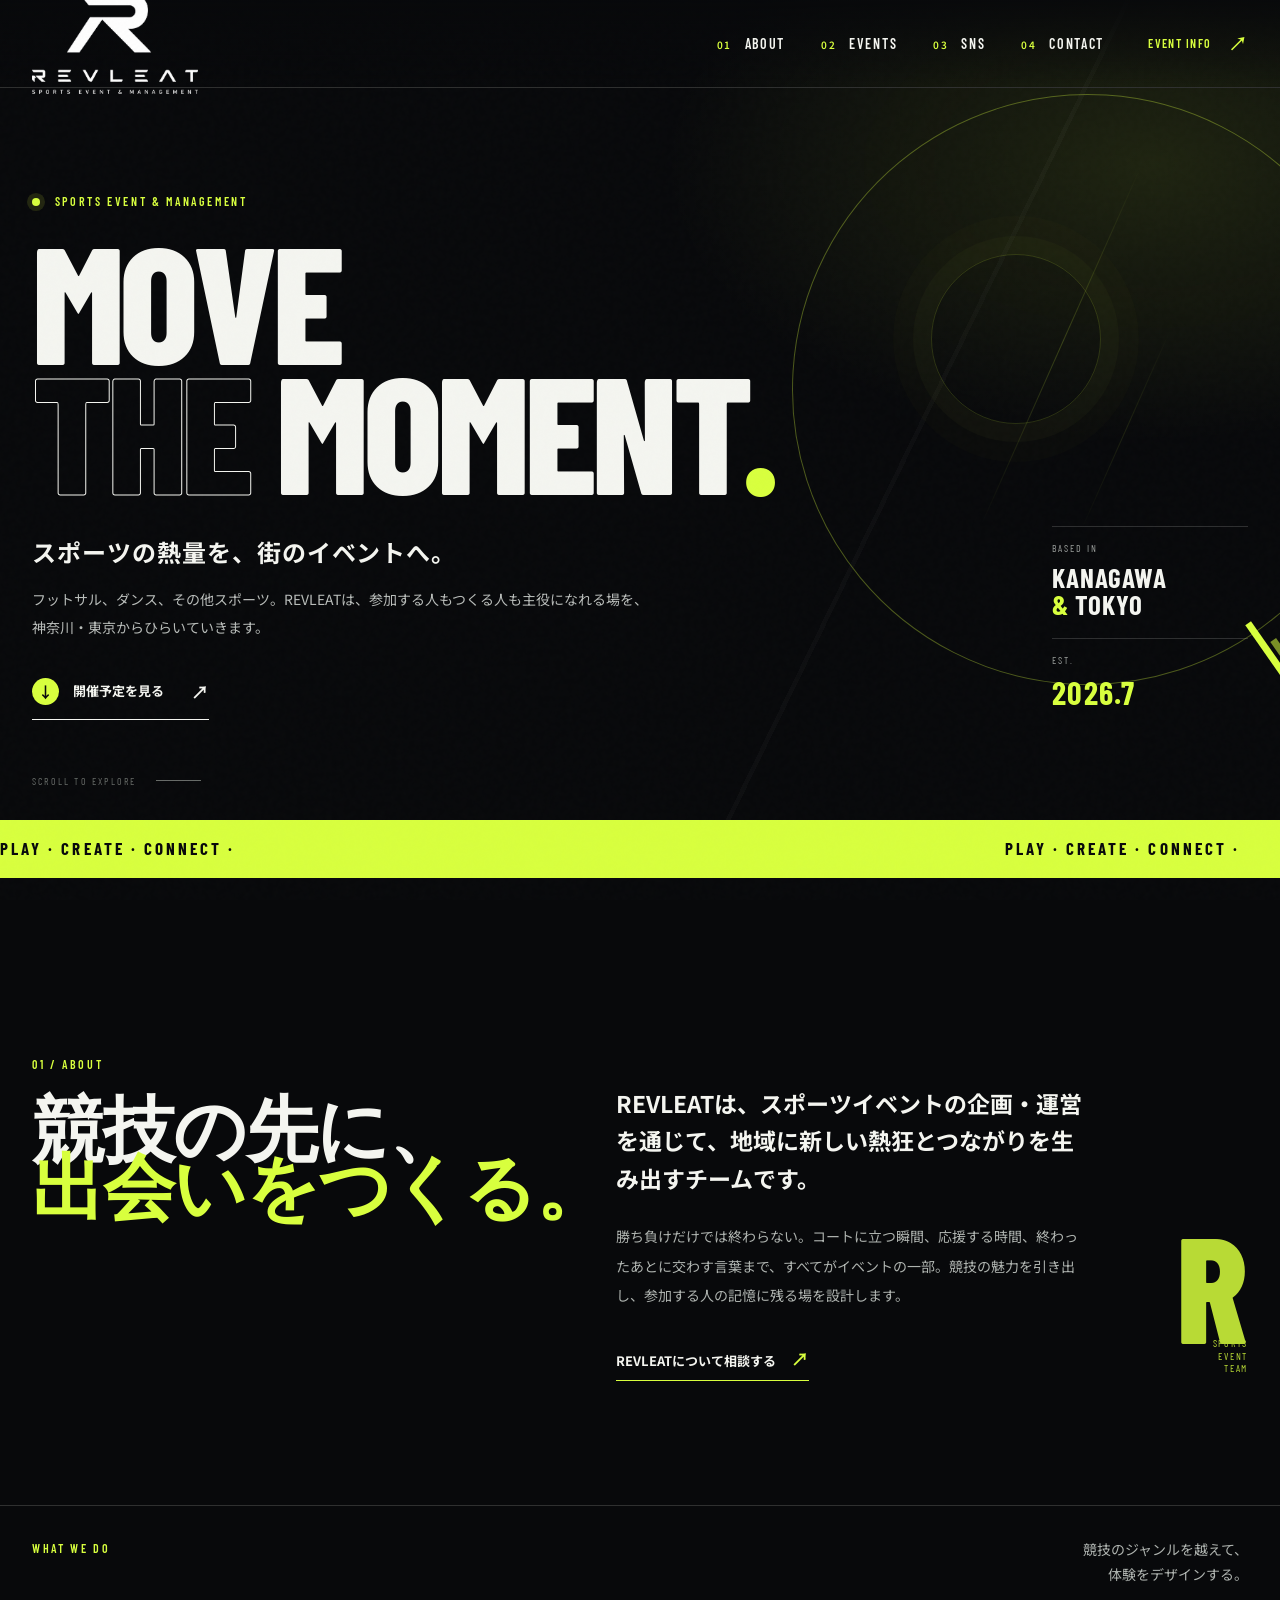
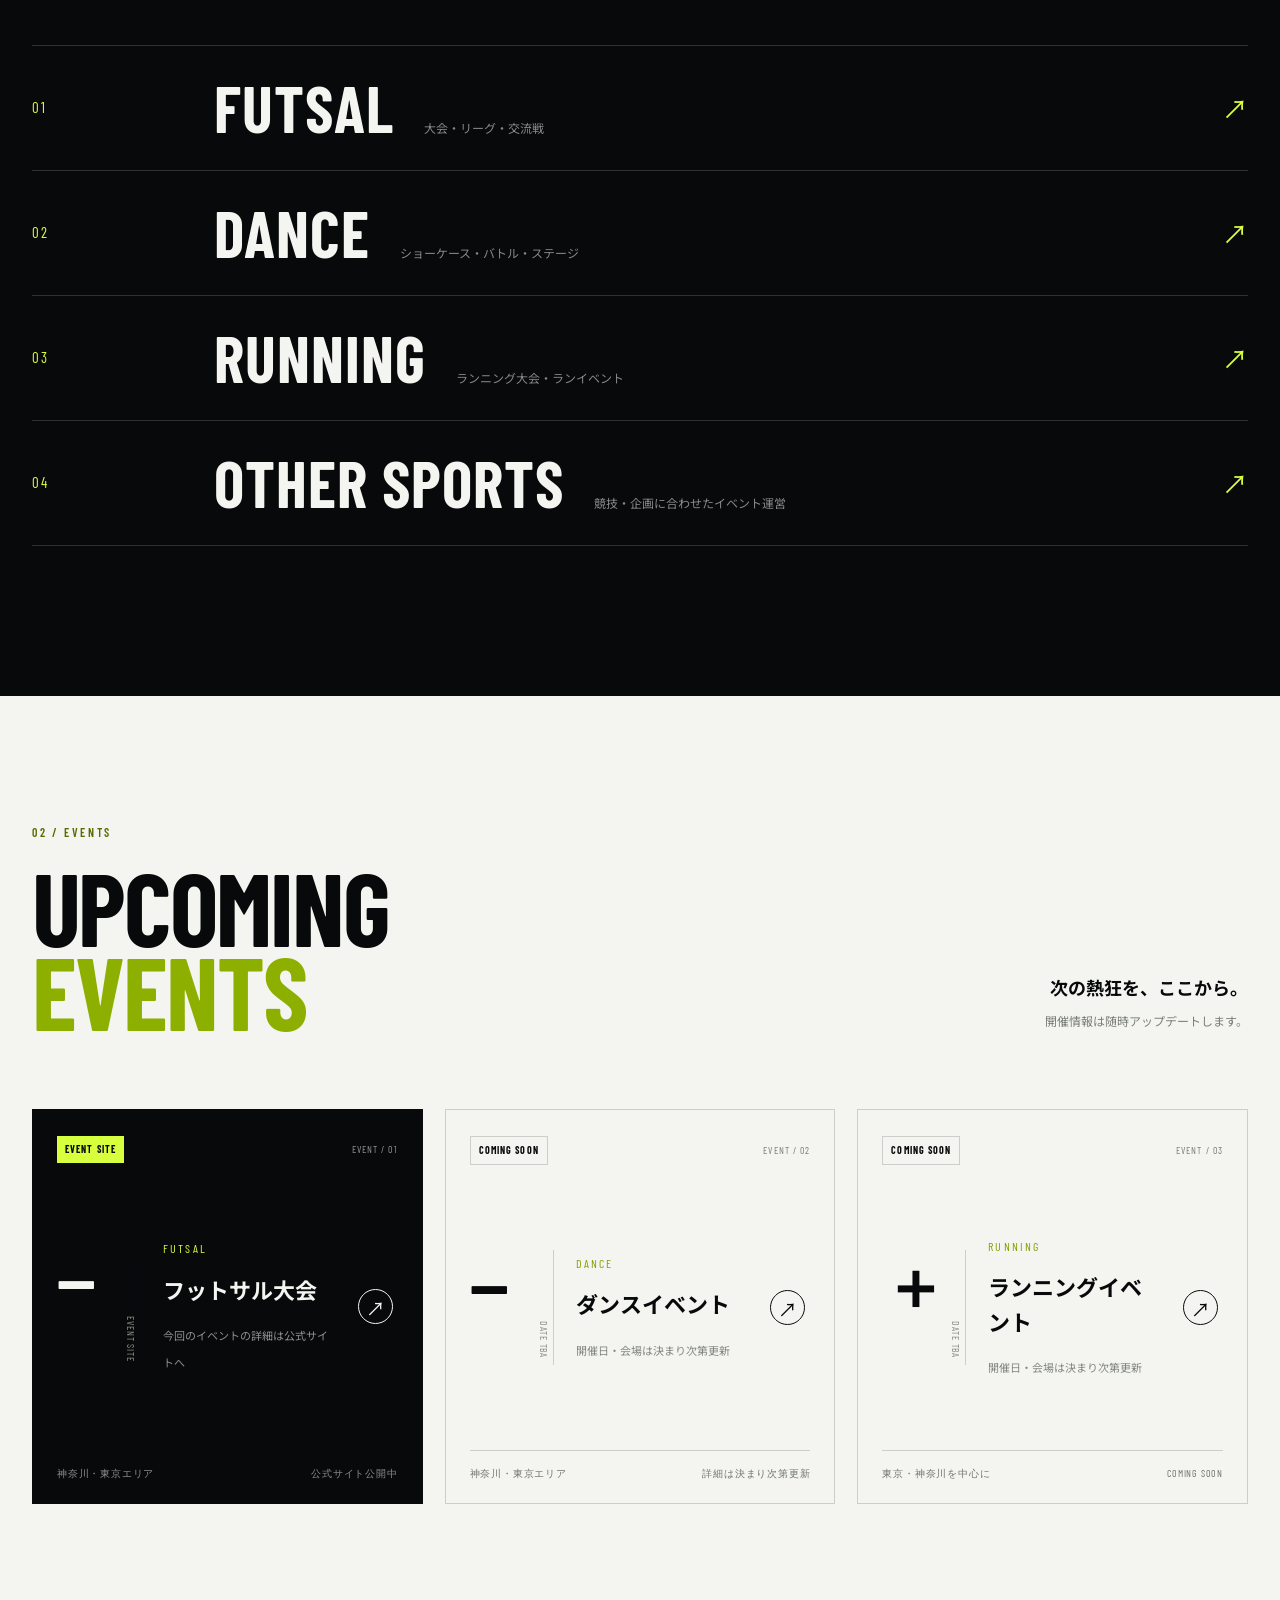
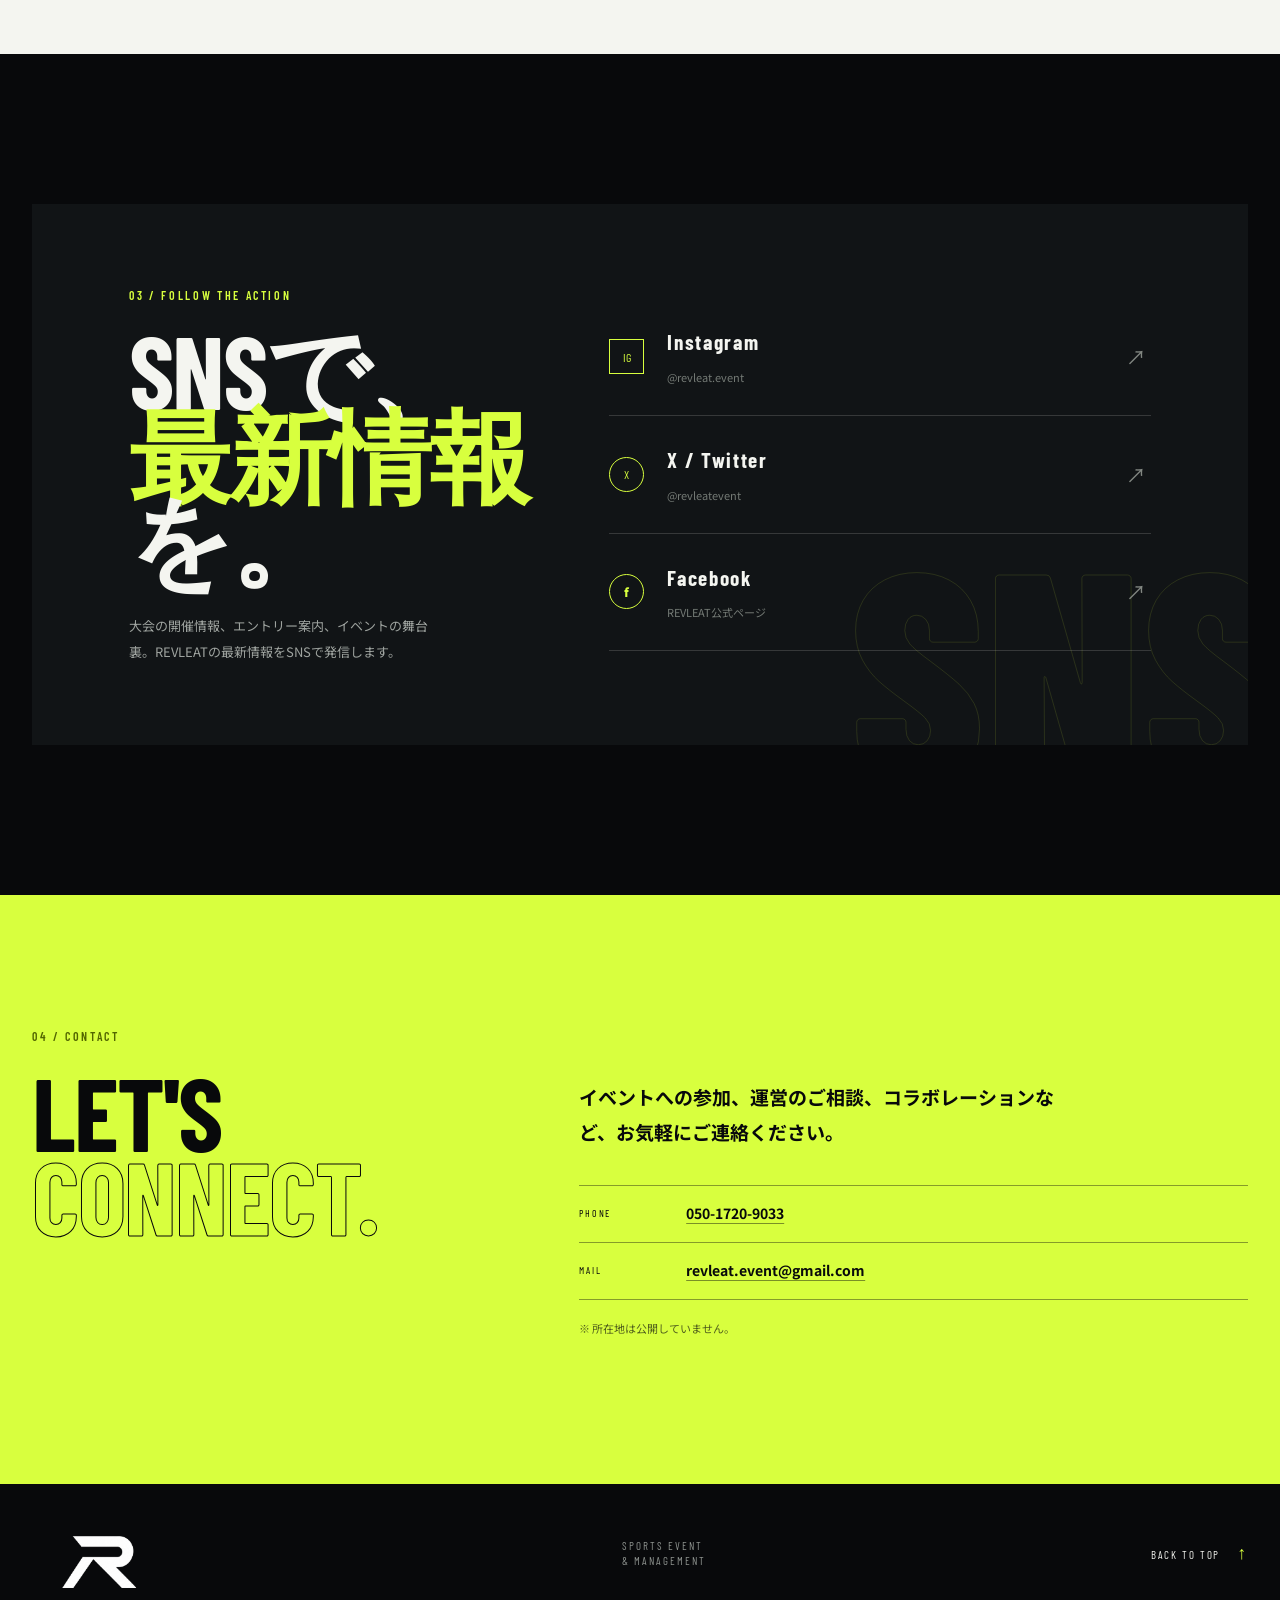
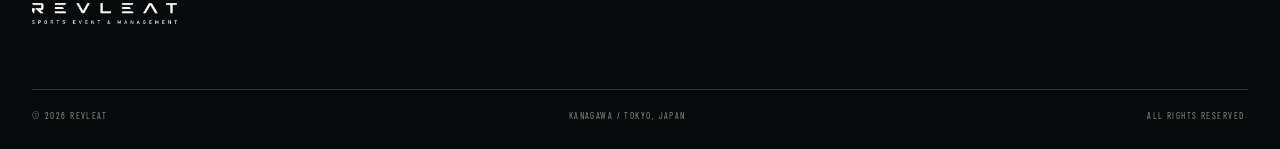
==== commit 76ced03f: "Publish RUNNECT static demo" ====
--- a/index.html
+++ b/index.html
@@ -4,9 +4,9 @@
     <meta charset="UTF-8" />
     <meta name="viewport" content="width=device-width, initial-scale=1.0" />
     <meta name="theme-color" content="#08090b" />
-    <meta name="description" content="REVLEATは、誰もが主役になれるスポーツイベントを通じて、人とのつながりと挑戦の機会を創造しています。" />
+    <meta name="description" content="REVLEATは神奈川・東京を中心に、フットサル、ダンス、その他スポーツのイベントを企画・運営しています。" />
     <meta property="og:title" content="REVLEAT | SPORTS EVENT & MANAGEMENT" />
-    <meta property="og:description" content="つながる、挑戦する。" />
+    <meta property="og:description" content="スポーツの熱量を、街のイベントへ。" />
     <meta property="og:type" content="website" />
     <link rel="icon" href="/assets/revleat-logo-transparent.png" />
     <link rel="preconnect" href="https://fonts.googleapis.com" />
@@ -45,9 +45,9 @@
         <div class="hero-copy reveal">
           <p class="eyebrow"><span class="pulse-dot"></span> SPORTS EVENT &amp; MANAGEMENT</p>
           <h1 id="hero-title">MOVE<br /><em>THE</em> MOMENT<span class="lime-dot">.</span></h1>
-          <p class="hero-lead">つながる、<br class="sp-only" />挑戦する。</p>
-          <p class="hero-text">スポーツが、人と人をつなぎ、新たな一歩を生み出す。フットサル、ダンス、そして多彩なスポーツ。REVLEATは、誰もが主役になれるイベントを通じて、人とのつながりと挑戦の機会を創造します。神奈川・東京から、スポーツの新たな可能性を広げていきます。</p>
-          <a class="action-link" href="#events"><span class="action-icon">↓</span><span>開催予定を見る</span></a>
+          <p class="hero-lead">スポーツの熱量を、<br class="sp-only" />街のイベントへ。</p>
+          <p class="hero-text">フットサル、ダンス、その他スポーツ。REVLEATは、参加する人もつくる人も主役になれる場を、神奈川・東京からひらいていきます。</p>
+          <a class="action-link" href="#events"><span class="action-icon">↓</span><span>開催予定を見る</span><i aria-hidden="true">↗</i></a>
         </div>
         <div class="hero-aside reveal reveal-delay-1">
           <div class="hero-location"><span>BASED IN</span><strong>KANAGAWA<br /><i>&amp;</i> TOKYO</strong></div>
@@ -75,12 +75,12 @@
       </section>
 
       <section class="services section-pad" aria-labelledby="services-title">
-        <div class="services-head reveal"><p class="section-kicker">WHAT WE DO</p><p class="services-note">スポーツを通じて、<br />つながりと挑戦を生み出す。</p></div>
+        <div class="services-head reveal"><p class="section-kicker">WHAT WE DO</p><p class="services-note">競技のジャンルを越えて、<br />体験をデザインする。</p></div>
           <div class="service-list" id="services-title">
-          <article class="service-item reveal"><div class="service-num">01</div><div class="service-name"><h3><a class="service-name-link" href="#events">FUTSAL</a></h3><p>大会・リーグ・交流戦</p></div><div class="service-arrow">↗</div></article>
-          <article class="service-item reveal reveal-delay-1"><div class="service-num">02</div><div class="service-name"><h3><a class="service-name-link" href="#events">DANCE</a></h3><p>ショーケース・バトル・ステージ</p></div><div class="service-arrow">↗</div></article>
-          <article class="service-item reveal reveal-delay-2"><div class="service-num">03</div><div class="service-name"><h3><a class="service-name-link" href="#events">RUNNING</a></h3><p>ランニング大会・ランイベント</p></div><div class="service-arrow">↗</div></article>
-          <article class="service-item reveal reveal-delay-2"><div class="service-num">04</div><div class="service-name"><h3><a class="service-name-link" href="#events">OTHER SPORTS</a></h3><p>競技・企画に合わせたイベント運営</p></div><div class="service-arrow">↗</div></article>
+          <article class="service-item reveal"><div class="service-num">01</div><div class="service-name"><h3>FUTSAL</h3><p>大会・リーグ・交流戦</p></div><div class="service-arrow">↗</div></article>
+          <article class="service-item reveal reveal-delay-1"><div class="service-num">02</div><div class="service-name"><h3>DANCE</h3><p>ショーケース・バトル・ステージ</p></div><div class="service-arrow">↗</div></article>
+          <article class="service-item reveal reveal-delay-2"><div class="service-num">03</div><div class="service-name"><h3>RUNNING</h3><p>ランニング大会・ランイベント</p></div><div class="service-arrow">↗</div></article>
+          <article class="service-item reveal reveal-delay-2"><div class="service-num">04</div><div class="service-name"><h3>OTHER SPORTS</h3><p>競技・企画に合わせたイベント運営</p></div><div class="service-arrow">↗</div></article>
         </div>
       </section>
 
@@ -92,18 +92,18 @@
         <div class="events-list">
           <article class="event-card event-card--featured reveal">
             <div class="event-card-top"><span class="event-status">EVENT SITE</span><span class="event-no">EVENT / 01</span></div>
-            <div class="event-card-main"><div class="event-date"><strong>—</strong><span>EVENT SITE</span></div><div class="event-title"><p>FUTSAL</p><h3>フットサル<br />イベント</h3><span class="event-meta">今回のイベントの詳細は公式サイトへ</span></div><a class="round-arrow" href="https://revleat-event.github.io/futsalconnect/" target="_blank" rel="noreferrer" aria-label="フットサルイベント公式サイトを見る">↗</a></div>
+            <div class="event-card-main"><div class="event-date"><strong>—</strong><span>EVENT SITE</span></div><div class="event-title"><p>FUTSAL</p><h3>フットサル大会</h3><span class="event-meta">今回のイベントの詳細は公式サイトへ</span></div><a class="round-arrow" href="https://revleat-event.github.io/futsalconnect/" target="_blank" rel="noreferrer" aria-label="フットサルイベント公式サイトを見る">↗</a></div>
             <div class="event-card-foot"><span>神奈川・東京エリア</span><span>公式サイト公開中</span></div>
           </article>
           <article class="event-card reveal reveal-delay-1">
             <div class="event-card-top"><span class="event-status event-status--muted">COMING SOON</span><span class="event-no">EVENT / 02</span></div>
-            <div class="event-card-main"><div class="event-date"><strong>＋</strong><span>DATE TBA</span></div><div class="event-title"><p>DANCE</p><h3>ダンス<br />イベント</h3><span class="event-meta">開催日・会場は決まり次第更新</span></div><a class="round-arrow" href="#contact" aria-label="ダンスイベントの詳細を見る">↗</a></div>
-            <div class="event-card-foot"><span>神奈川・東京エリア</span><span>COMING SOON</span></div>
+            <div class="event-card-main"><div class="event-date"><strong>—</strong><span>DATE TBA</span></div><div class="event-title"><p>DANCE</p><h3>ダンスイベント</h3><span class="event-meta">開催日・会場は決まり次第更新</span></div><a class="round-arrow" href="#contact" aria-label="ダンスイベントの詳細を見る">↗</a></div>
+            <div class="event-card-foot"><span>神奈川・東京エリア</span><span>詳細は決まり次第更新</span></div>
           </article>
           <article class="event-card reveal reveal-delay-2">
             <div class="event-card-top"><span class="event-status event-status--muted">COMING SOON</span><span class="event-no">EVENT / 03</span></div>
-            <div class="event-card-main"><div class="event-date"><strong>＋</strong><span>DATE TBA</span></div><div class="event-title"><p>RUNNING</p><h3>ランニング<br />イベント</h3><span class="event-meta">開催日・会場は決まり次第更新</span></div><a class="round-arrow" href="#contact" aria-label="ランニングイベントについて問い合わせる">↗</a></div>
-            <div class="event-card-foot"><span>神奈川・東京エリア</span><span>COMING SOON</span></div>
+            <div class="event-card-main"><div class="event-date"><strong>＋</strong><span>DATE TBA</span></div><div class="event-title"><p>RUNNING</p><h3>ランニングイベント</h3><span class="event-meta">開催日・会場は決まり次第更新</span></div><a class="round-arrow" href="#contact" aria-label="ランニングイベントについて問い合わせる">↗</a></div>
+            <div class="event-card-foot"><span>東京・神奈川を中心に</span><span>COMING SOON</span></div>
           </article>
         </div>
       </section>
--- a/styles.css
+++ b/styles.css
@@ -2,9 +2,9 @@
 
 :root{--ink:#08090b;--paper:#f4f5f0;--muted:#9a9e9b;--line:rgba(244,245,240,.16);--line-dark:rgba(8,9,11,.16);--lime:#d8ff3e;--lime-deep:#b4dc16;--orange:#ff684d;--display:'Barlow Condensed','Arial Narrow',sans-serif;--body:'Noto Sans JP','Hiragino Kaku Gothic ProN','Yu Gothic',sans-serif;--max:1240px}
 *{box-sizing:border-box}html{scroll-behavior:smooth}body{margin:0;background:var(--ink);color:var(--paper);font-family:var(--body);font-size:15px;line-height:1.85;overflow-x:hidden}.page-noise{position:fixed;inset:0;opacity:.035;pointer-events:none;z-index:10;background-image:url("data:image/svg+xml,%3Csvg viewBox='0 0 180 180' xmlns='http://www.w3.org/2000/svg'%3E%3Cfilter id='n'%3E%3CfeTurbulence type='fractalNoise' baseFrequency='.85' numOctaves='3' stitchTiles='stitch'/%3E%3C/filter%3E%3Crect width='100%25' height='100%25' filter='url(%23n)' opacity='.5'/%3E%3C/svg%3E")}.section-pad{padding-left:max(32px,calc((100vw - var(--max))/2));padding-right:max(32px,calc((100vw - var(--max))/2))}.site-header{height:88px;padding:0 max(32px,calc((100vw - 1440px)/2));display:flex;align-items:center;justify-content:space-between;border-bottom:1px solid var(--line);position:absolute;top:0;left:0;right:0;z-index:20;background:linear-gradient(180deg,rgba(8,9,11,.92),transparent)}.brand{display:inline-flex;align-items:center;width:166px}.brand-mark{display:block;width:100%;height:auto}.desktop-nav{display:flex;gap:36px;margin-left:auto;margin-right:44px}.desktop-nav a,.header-cta,.mobile-nav a{font-family:var(--display);font-weight:600;letter-spacing:.12em;text-decoration:none;color:var(--paper);font-size:14px;transition:color .25s ease}.desktop-nav a span{font-family:var(--body);color:var(--lime);font-size:10px;margin-right:8px}.desktop-nav a:hover{color:var(--lime)}.header-cta{display:flex;gap:16px;align-items:center;color:var(--lime);font-size:12px}.header-cta i{font-size:19px;font-style:normal}.menu-toggle,.mobile-nav{display:none}
-.hero{min-height:790px;padding-top:190px;padding-bottom:100px;display:flex;position:relative;overflow:hidden;background:radial-gradient(ellipse at 90% 20%,rgba(216,255,62,.11),transparent 30%),linear-gradient(116deg,transparent 0 67%,rgba(255,255,255,.025) 67% 67.3%,transparent 67.3%)}.hero:after{content:'';position:absolute;right:-8%;top:94px;width:46vw;height:46vw;max-width:690px;max-height:690px;border:1px solid rgba(216,255,62,.32);border-radius:50%;clip-path:none;transform:rotate(-18deg);pointer-events:none}.hero-copy{width:70%;position:relative;z-index:2}.eyebrow,.section-kicker{font-family:var(--display);font-weight:600;letter-spacing:.22em;font-size:12px;color:var(--lime);margin:0 0 22px}.section-kicker-link{display:inline-block;text-decoration:none;transition:color .25s ease,transform .25s ease}.section-kicker-link:hover{color:#fff;transform:translateX(5px)}.pulse-dot{display:inline-block;width:8px;height:8px;border-radius:50%;background:var(--lime);margin-right:10px;box-shadow:0 0 0 5px rgba(216,255,62,.12)}h1,h2,h3,p{margin-top:0}h1{font-family:var(--display);font-size:clamp(90px,13vw,190px);line-height:.78;letter-spacing:-.035em;margin:0 0 40px;font-weight:800;position:relative}h1 em{font-style:normal;color:transparent;-webkit-text-stroke:1px var(--paper)}.lime-dot{color:var(--lime)}.hero-lead{font-size:30px;line-height:1.5;font-weight:700;letter-spacing:.04em;margin:0 0 15px}.hero-text{color:#b9bdba;line-height:2;font-size:14px;max-width:620px;text-wrap:pretty;margin-bottom:34px}.action-link{display:inline-flex;align-items:center;gap:14px;color:var(--paper);font-size:13px;font-weight:700;text-decoration:none;border-bottom:1px solid var(--paper);padding-bottom:11px;transition:color .25s,border-color .25s}.action-link:hover{color:var(--lime);border-color:var(--lime)}.action-link i{font-size:18px;font-style:normal;margin-left:13px}.action-icon{display:grid;place-items:center;width:27px;height:27px;background:var(--lime);color:var(--ink);border-radius:50%;font-size:15px}.hero-aside{position:absolute;right:max(32px,calc((100vw - var(--max))/2));bottom:112px;width:196px;z-index:3}.hero-location,.hero-index{display:flex;flex-direction:column;gap:7px;border-top:1px solid var(--line);padding-top:12px;margin-top:21px}.hero-aside span{font-family:var(--display);letter-spacing:.2em;font-size:10px;color:var(--muted)}.hero-aside strong{font-family:var(--display);font-size:27px;line-height:.98;letter-spacing:.04em}.hero-aside strong i{color:var(--lime);font-style:normal}.hero-index strong{font-size:32px;color:var(--lime)}.slash-shape{position:absolute;right:-46px;bottom:20px;display:flex;gap:4px;transform:rotate(-35deg)}.slash-shape span{display:block;width:7px;height:78px;background:var(--lime)}.slash-shape span:nth-child(2){height:50px;margin-top:28px;opacity:.55}.slash-shape span:nth-child(3){height:31px;margin-top:47px;opacity:.25}.scroll-cue{position:absolute;bottom:30px;left:max(32px,calc((100vw - var(--max))/2));display:flex;align-items:center;gap:20px;color:#676b68;font-family:var(--display);font-size:10px;letter-spacing:.22em}.scroll-cue i{width:45px;height:1px;background:#676b68}.sp-only{display:none}
+.hero{min-height:790px;padding-top:190px;padding-bottom:100px;display:flex;position:relative;overflow:hidden;background:radial-gradient(ellipse at 90% 20%,rgba(216,255,62,.11),transparent 30%),linear-gradient(116deg,transparent 0 67%,rgba(255,255,255,.025) 67% 67.3%,transparent 67.3%)}.hero:after{content:'';position:absolute;right:-8%;top:94px;width:46vw;height:46vw;max-width:690px;max-height:690px;border:1px solid rgba(216,255,62,.32);border-radius:50%;clip-path:none;transform:rotate(-18deg);pointer-events:none}.hero-copy{width:70%;position:relative;z-index:2}.eyebrow,.section-kicker{font-family:var(--display);font-weight:600;letter-spacing:.22em;font-size:12px;color:var(--lime);margin:0 0 22px}.pulse-dot{display:inline-block;width:8px;height:8px;border-radius:50%;background:var(--lime);margin-right:10px;box-shadow:0 0 0 5px rgba(216,255,62,.12)}h1,h2,h3,p{margin-top:0}h1{font-family:var(--display);font-size:clamp(90px,13vw,190px);line-height:.78;letter-spacing:-.035em;margin:0 0 40px;font-weight:800;position:relative}h1 em{font-style:normal;color:transparent;-webkit-text-stroke:1px var(--paper)}.lime-dot{color:var(--lime)}.hero-lead{font-size:24px;line-height:1.5;font-weight:700;letter-spacing:.04em;margin:0 0 15px}.hero-text{color:#b9bdba;line-height:2;font-size:14px;max-width:620px;text-wrap:pretty;margin-bottom:34px}.action-link{display:inline-flex;align-items:center;gap:14px;color:var(--paper);font-size:13px;font-weight:700;text-decoration:none;border-bottom:1px solid var(--paper);padding-bottom:11px;transition:color .25s,border-color .25s}.action-link:hover{color:var(--lime);border-color:var(--lime)}.action-link i{font-size:18px;font-style:normal;margin-left:13px}.action-icon{display:grid;place-items:center;width:27px;height:27px;background:var(--lime);color:var(--ink);border-radius:50%;font-size:15px}.hero-aside{position:absolute;right:max(32px,calc((100vw - var(--max))/2));bottom:112px;width:196px;z-index:3}.hero-location,.hero-index{display:flex;flex-direction:column;gap:7px;border-top:1px solid var(--line);padding-top:12px;margin-top:21px}.hero-aside span{font-family:var(--display);letter-spacing:.2em;font-size:10px;color:var(--muted)}.hero-aside strong{font-family:var(--display);font-size:27px;line-height:.98;letter-spacing:.04em}.hero-aside strong i{color:var(--lime);font-style:normal}.hero-index strong{font-size:32px;color:var(--lime)}.slash-shape{position:absolute;right:-46px;bottom:20px;display:flex;gap:4px;transform:rotate(-35deg)}.slash-shape span{display:block;width:7px;height:78px;background:var(--lime)}.slash-shape span:nth-child(2){height:50px;margin-top:28px;opacity:.55}.slash-shape span:nth-child(3){height:31px;margin-top:47px;opacity:.25}.scroll-cue{position:absolute;bottom:30px;left:max(32px,calc((100vw - var(--max))/2));display:flex;align-items:center;gap:20px;color:#676b68;font-family:var(--display);font-size:10px;letter-spacing:.22em}.scroll-cue i{width:45px;height:1px;background:#676b68}.sp-only{display:none}
 .marquee{background:var(--lime);color:var(--ink);overflow:hidden;white-space:nowrap;transform:none;margin:0;padding:13px 0;position:relative;z-index:4}.marquee-track{display:flex;width:max-content;min-width:100vw;justify-content:space-between;gap:70px;animation:marquee 24s linear infinite;font-family:var(--display);font-size:17px;letter-spacing:.18em;font-weight:700}.marquee-track span{padding-right:40px}@keyframes marquee{to{transform:translateX(-50%)}}
-.about{padding-top:175px;padding-bottom:130px;display:grid;grid-template-columns:48% 39% 13%;gap:0;position:relative}.section-heading h2,.events h2,.social h2,.contact h2{font-family:var(--display);font-size:clamp(64px,8vw,110px);line-height:.82;letter-spacing:-.02em;font-weight:700;margin:0}.section-heading h2 span,.events h2 span,.social h2 span,.contact h2 span{color:var(--lime)}.about .section-heading h2{font-size:clamp(56px,5.6vw,76px)}.about-title-line{white-space:nowrap}.mobile-only{display:none}.section-intro{font-size:23px;font-weight:700;line-height:1.65;margin:32px 0 24px;max-width:470px}.body-copy{color:#aeb3af;font-size:14px;line-height:2.1;max-width:490px;margin-bottom:31px}.text-link{color:var(--paper);font-size:13px;font-weight:700;text-decoration:none;border-bottom:1px solid var(--lime);padding-bottom:10px}.text-link span{color:var(--lime);font-size:18px;margin-left:12px}.about-stamp{align-self:end;display:flex;flex-direction:column;align-items:flex-end;gap:8px;color:var(--lime);opacity:.85}.about-stamp span{font-family:var(--display);font-size:150px;line-height:.6;font-weight:800}.about-stamp small{text-align:right;font-family:var(--display);letter-spacing:.17em;font-size:10px;line-height:1.25}.services{border-top:1px solid var(--line);padding-top:31px;padding-bottom:150px}.services-head{display:flex;justify-content:space-between;margin-bottom:58px}.services-note{text-align:right;color:#aeb3af;font-size:14px;line-height:1.8;margin:0}.service-list{border-top:1px solid var(--line)}.service-item{display:grid;grid-template-columns:15% 1fr 60px;align-items:center;border-bottom:1px solid var(--line);padding:30px 0;transition:padding .35s,background .35s}.service-item:hover{padding-left:20px;padding-right:20px;background:rgba(216,255,62,.06)}.service-num{font-family:var(--display);color:var(--lime);letter-spacing:.12em}.service-name{display:flex;align-items:baseline;gap:30px}.service-name h3{font-family:var(--display);font-size:clamp(34px,5vw,65px);line-height:1;margin:0;letter-spacing:.015em}.service-name-link{color:inherit;text-decoration:none;transition:color .25s ease}.service-name-link:hover{color:var(--lime)}.service-name p{color:#858a87;margin:0;font-size:12px}.service-arrow{font-size:26px;text-align:right;color:var(--lime)}
+.about{padding-top:175px;padding-bottom:130px;display:grid;grid-template-columns:48% 39% 13%;gap:0;position:relative}.section-heading h2,.events h2,.social h2,.contact h2{font-family:var(--display);font-size:clamp(64px,8vw,110px);line-height:.82;letter-spacing:-.02em;font-weight:700;margin:0}.section-heading h2 span,.events h2 span,.social h2 span,.contact h2 span{color:var(--lime)}.about .section-heading h2{font-size:clamp(56px,5.6vw,76px)}.about-title-line{white-space:nowrap}.mobile-only{display:none}.section-intro{font-size:23px;font-weight:700;line-height:1.65;margin:32px 0 24px;max-width:470px}.body-copy{color:#aeb3af;font-size:14px;line-height:2.1;max-width:490px;margin-bottom:31px}.text-link{color:var(--paper);font-size:13px;font-weight:700;text-decoration:none;border-bottom:1px solid var(--lime);padding-bottom:10px}.text-link span{color:var(--lime);font-size:18px;margin-left:12px}.about-stamp{align-self:end;display:flex;flex-direction:column;align-items:flex-end;gap:8px;color:var(--lime);opacity:.85}.about-stamp span{font-family:var(--display);font-size:150px;line-height:.6;font-weight:800}.about-stamp small{text-align:right;font-family:var(--display);letter-spacing:.17em;font-size:10px;line-height:1.25}.services{border-top:1px solid var(--line);padding-top:31px;padding-bottom:150px}.services-head{display:flex;justify-content:space-between;margin-bottom:58px}.services-note{text-align:right;color:#aeb3af;font-size:14px;line-height:1.8;margin:0}.service-list{border-top:1px solid var(--line)}.service-item{display:grid;grid-template-columns:15% 1fr 60px;align-items:center;border-bottom:1px solid var(--line);padding:30px 0;transition:padding .35s,background .35s}.service-item:hover{padding-left:20px;padding-right:20px;background:rgba(216,255,62,.06)}.service-num{font-family:var(--display);color:var(--lime);letter-spacing:.12em}.service-name{display:flex;align-items:baseline;gap:30px}.service-name h3{font-family:var(--display);font-size:clamp(34px,5vw,65px);line-height:1;margin:0;letter-spacing:.015em}.service-name p{color:#858a87;margin:0;font-size:12px}.service-arrow{font-size:26px;text-align:right;color:var(--lime)}
 .events{background:var(--paper);color:var(--ink);padding-top:125px;padding-bottom:150px}.events .section-kicker{color:#5a6a00}.events-top{display:flex;justify-content:space-between;align-items:flex-end;margin-bottom:76px}.events h2 span{color:#8caf00}.events-lead{text-align:right;font-weight:700;font-size:18px;line-height:1.7;margin:0}.events-lead span{font-size:12px;color:#797d78;font-weight:400}.events-list{display:grid;grid-template-columns:repeat(3,1fr);gap:22px}.event-card{min-height:395px;border:1px solid var(--line-dark);display:flex;flex-direction:column;padding:26px 24px 21px;transition:transform .35s,background .35s,border-color .35s}.event-card:hover{transform:translateY(-8px);background:#e8eddf;border-color:var(--ink)}.event-card--featured{background:var(--ink);color:var(--paper);border-color:var(--ink)}.event-card-top,.event-card-foot{display:flex;justify-content:space-between;align-items:center;font-family:var(--display);font-size:10px;letter-spacing:.11em}.event-status{background:var(--lime);color:var(--ink);padding:4px 8px;font-weight:700}.event-status--muted{border:1px solid var(--line-dark);background:transparent}.event-no{color:#7d817b}.event-card--featured .event-no,.event-card--featured .event-meta,.event-card--featured .event-card-foot{color:#8c918d}.event-card-main{display:grid;grid-template-columns:84px 1fr 40px;gap:22px;align-items:center;flex:1}.event-date{border-right:1px solid var(--line-dark);height:115px;display:flex;flex-direction:column;justify-content:center}.event-date strong{font-family:var(--display);font-size:65px;line-height:.85}.event-date span{font-family:var(--display);font-size:10px;letter-spacing:.09em;color:#898d87;margin-top:10px;writing-mode:vertical-rl}.event-title p{font-family:var(--display);color:#839f00;letter-spacing:.18em;font-size:12px;margin:0 0 12px}.event-card--featured .event-title p{color:var(--lime)}.event-title h3{font-size:22px;line-height:1.55;margin:0 0 14px}.event-meta{color:#838780;font-size:11px;line-height:1.7}.round-arrow{display:grid;place-items:center;width:35px;height:35px;border:1px solid currentColor;border-radius:50%;text-decoration:none;color:inherit;font-size:19px;transition:background .25s,color .25s}.round-arrow:hover{background:var(--lime);color:var(--ink);border-color:var(--lime)}.event-card-foot{border-top:1px solid var(--line-dark);padding-top:13px;color:#6e736d;letter-spacing:.08em}
 .social{padding-top:150px;padding-bottom:150px}.social-panel{display:grid;grid-template-columns:47% 53%;background:#111416;min-height:505px;padding:80px 8%;position:relative;overflow:hidden}.social-panel:after{content:'SNS';position:absolute;right:-30px;bottom:-70px;color:transparent;-webkit-text-stroke:1px rgba(216,255,62,.12);font-family:var(--display);font-size:300px;line-height:1;font-weight:800;pointer-events:none}.social-copy{position:relative;z-index:1}.social-copy p:not(.section-kicker){color:#9ea39f;max-width:320px;font-size:13px;line-height:2;margin:33px 0 0}.social-links{position:relative;z-index:2;align-self:center}.social-link{display:grid;grid-template-columns:42px 1fr 25px;align-items:center;gap:16px;border-bottom:1px solid var(--line);padding:25px 0;color:var(--paper);text-decoration:none}.social-link:hover b,.social-link:hover i{color:var(--lime)}.social-icon{display:grid;place-items:center;border:1px solid var(--lime);width:35px;height:35px;font-family:var(--display);font-size:12px;color:var(--lime)}.social-icon--x{border-radius:50%}.social-icon--fb{border-radius:50%;font-family:var(--body);font-weight:900}.social-icon--yt{border-radius:8px}.social-link b{display:block;font-family:var(--display);font-size:21px;letter-spacing:.08em;transition:color .25s}.social-link small{color:#747a75;font-size:11px}.social-link i{font-style:normal;font-size:20px;color:#828782;transition:color .25s}
 .contact{background:var(--lime);color:var(--ink);display:grid;grid-template-columns:45% 55%;padding-top:130px;padding-bottom:135px}.contact .section-kicker{color:#526600}.contact h2 span{color:transparent;-webkit-text-stroke:1px var(--ink)}.contact-content{padding-top:55px}.contact-content>p:first-child{font-weight:700;font-size:19px;line-height:1.8;max-width:500px;margin-bottom:36px}.contact-placeholder{border-top:1px solid rgba(8,9,11,.4)}.contact-placeholder>div{display:flex;align-items:center;gap:27px;border-bottom:1px solid rgba(8,9,11,.4);padding:15px 0}.contact-placeholder span{font-family:var(--display);font-size:10px;letter-spacing:.18em;width:80px}.contact-placeholder strong{font-size:14px}.placeholder-note{font-size:11px;color:rgba(8,9,11,.65);margin-top:18px}.site-footer{padding:52px max(32px,calc((100vw - var(--max))/2)) 25px;background:var(--ink);color:#8e938f}.footer-top{display:flex;align-items:flex-start;justify-content:space-between;padding-bottom:65px}.brand--footer{width:145px}.footer-top p{font-family:var(--display);font-size:11px;letter-spacing:.18em;line-height:1.4;margin:2px 0 0}.back-top{font-family:var(--display);font-size:11px;letter-spacing:.17em;color:var(--paper);text-decoration:none}.back-top span{color:var(--lime);font-size:18px;margin-left:13px}.footer-bottom{border-top:1px solid var(--line);padding-top:18px;display:flex;justify-content:space-between;font-family:var(--display);font-size:9px;letter-spacing:.16em}.reveal{opacity:0;transform:translateY(26px);transition:opacity .75s ease,transform .75s ease}.reveal.is-visible{opacity:1;transform:none}.reveal.is-visible h1,.reveal.is-visible h2,.reveal.is-visible h3{animation:boldFadeIn .85s cubic-bezier(.22,.8,.25,1) both;animation-delay:.12s}.reveal-delay-1{transition-delay:.12s}.reveal-delay-2{transition-delay:.24s}
@@ -15,6 +15,6 @@
 .event-card{position:relative;overflow:hidden}.event-card::before{content:'';position:absolute;inset:0;background:linear-gradient(110deg,transparent 20%,rgba(216,255,62,.16) 48%,transparent 72%);transform:translateX(-125%);transition:transform .8s ease;pointer-events:none}.event-card:hover::before{transform:translateX(125%)}.event-card>*{position:relative;z-index:1}
 .social-panel::before{content:'';position:absolute;left:0;right:0;top:-1px;height:1px;background:var(--lime);opacity:.6;transform:translateX(-100%);animation:scanLine 7s ease-in-out infinite}.contact-email,.contact-phone{display:inline-block;color:var(--ink);font-size:14px;font-weight:700;text-decoration:underline;text-decoration-color:rgba(8,9,11,.45);text-underline-offset:4px;transition:color .25s,text-decoration-color .25s}.contact-email:hover,.contact-phone:hover{color:#526600;text-decoration-color:#526600}
 @keyframes innerOrbit{0%{transform:translate3d(0,0,0) scale(.96)}100%{transform:translate3d(-22px,14px,0) scale(1.04)}}@keyframes boldFadeIn{0%{opacity:0;transform:translateY(16px);filter:blur(5px)}100%{opacity:1;transform:none;filter:blur(0)}}@keyframes pulseDot{0%,100%{box-shadow:0 0 0 5px rgba(216,255,62,.12);transform:scale(1)}50%{box-shadow:0 0 0 10px rgba(216,255,62,0);transform:scale(1.1)}}@keyframes heroOrbit{0%{transform:rotate(-18deg) translate3d(0,0,0)}100%{transform:rotate(-12deg) translate3d(-18px,12px,0)}}@keyframes gridDrift{0%,100%{opacity:.08;transform:rotate(24deg) translateY(-12px)}50%{opacity:.25;transform:rotate(24deg) translateY(20px)}}@keyframes slashFloat{0%,100%{transform:rotate(-35deg) translateY(0)}50%{transform:rotate(-30deg) translateY(-9px)}}@keyframes scanLine{0%{transform:translateX(-100%);opacity:0}15%,75%{opacity:.6}100%{transform:translateX(100%);opacity:0}}
-@media(max-width:800px){.section-pad{padding-left:22px;padding-right:22px}.site-header{height:72px;padding:0 22px}.brand{width:132px}.desktop-nav,.header-cta{display:none}.menu-toggle{display:flex;flex-direction:column;justify-content:center;gap:7px;background:none;border:0;padding:9px 0 9px 12px;position:relative;z-index:23}.menu-toggle span{display:block;width:28px;height:1px;background:var(--paper);transition:transform .25s}.menu-toggle[aria-expanded=true] span:first-child{transform:translateY(4px) rotate(45deg)}.menu-toggle[aria-expanded=true] span:last-child{transform:translateY(-4px) rotate(-45deg)}.mobile-nav{position:absolute;display:flex;flex-direction:column;gap:20px;top:71px;right:0;left:0;padding:25px 22px 31px;background:#111416;border-bottom:1px solid var(--line);transform:translateY(-140%);transition:transform .3s ease;z-index:22}.mobile-nav.is-open{transform:none}.mobile-nav a{font-size:25px}.mobile-nav a:first-letter{color:var(--lime)}.mobile-nav b{font-weight:600;margin-left:12px}.hero{min-height:820px;padding-top:144px;padding-bottom:90px;display:block}.hero-copy{width:100%}.hero:after{width:75vw;height:75vw;right:-42%;top:112px}.hero:before{right:-16%;top:28%;width:120px;height:120px}.eyebrow{font-size:10px;letter-spacing:.14em}.hero h1{font-size:clamp(78px,22vw,135px);margin-bottom:28px}.hero-lead{font-size:23px}.hero-text{font-size:12px;line-height:1.9}.sp-only{display:block}.desktop-only{display:none}.hero-aside{position:relative;right:auto;bottom:auto;width:100%;display:flex;gap:24px;margin-top:42px}.hero-location,.hero-index{flex:1;margin-top:0}.hero-aside strong{font-size:19px}.hero-index strong{font-size:23px}.hero-aside .slash-shape{right:-8px;bottom:-18px}.scroll-cue{left:22px;bottom:25px;font-size:8px;gap:11px}.scroll-cue i{width:25px}.marquee{padding:8px 0}.marquee-track{font-size:13px}.about{padding-top:100px;padding-bottom:95px;display:block}.section-heading h2,.events h2,.social h2,.contact h2{font-size:67px}.about .section-heading h2{font-size:clamp(48px,13vw,62px)}.about-title-line{white-space:normal}.mobile-only{display:inline}.about-body{margin-top:50px}.section-intro{font-size:19px;margin-top:0}.body-copy{font-size:13px}.about-stamp{position:absolute;right:22px;top:110px}.about-stamp span{font-size:80px}.about-stamp small{font-size:8px}.services{padding-bottom:105px}.services-head{margin-bottom:25px}.services-note{font-size:11px}.service-item{grid-template-columns:40px 1fr 25px;padding:19px 0}.service-name{display:block}.service-name h3{font-size:42px}.service-name p{font-size:10px;margin-top:5px}.service-arrow{font-size:19px}.events{padding-top:93px;padding-bottom:100px}.events-top{display:block;margin-bottom:48px}.events-lead{text-align:left;margin-top:25px;font-size:16px}.events-list{grid-template-columns:1fr;gap:12px}.event-card{min-height:330px;padding:24px 18px 18px}.event-card-main{grid-template-columns:57px 1fr 35px;gap:16px}.event-date{height:95px}.event-date strong{font-size:51px}.event-title h3{font-size:20px;line-height:1.5}.social{padding-top:95px;padding-bottom:95px}.social-panel{display:block;padding:58px 24px;min-height:0}.social-copy p:not(.section-kicker){margin-top:25px}.social-links{margin-top:35px}.social-link{padding:17px 0}.social-panel:after{font-size:170px;bottom:-35px}.contact{display:block;padding-top:92px;padding-bottom:95px}.contact-content{padding-top:42px}.contact-content>p:first-child{font-size:17px}.contact-placeholder>div{display:block}.contact-placeholder strong{display:block;margin-top:4px}.footer-top{padding-bottom:45px;display:grid;grid-template-columns:1fr 1fr;gap:35px}.back-top{grid-column:1 / -1}.footer-bottom{gap:10px;flex-wrap:wrap;font-size:8px}.footer-bottom span:last-child{width:100%}}
+@media(max-width:800px){.section-pad{padding-left:22px;padding-right:22px}.site-header{height:72px;padding:0 22px}.brand{width:132px}.desktop-nav,.header-cta{display:none}.menu-toggle{display:flex;flex-direction:column;justify-content:center;gap:7px;background:none;border:0;padding:9px 0 9px 12px;position:relative;z-index:23}.menu-toggle span{display:block;width:28px;height:1px;background:var(--paper);transition:transform .25s}.menu-toggle[aria-expanded=true] span:first-child{transform:translateY(4px) rotate(45deg)}.menu-toggle[aria-expanded=true] span:last-child{transform:translateY(-4px) rotate(-45deg)}.mobile-nav{position:absolute;display:flex;flex-direction:column;gap:20px;top:71px;right:0;left:0;padding:25px 22px 31px;background:#111416;border-bottom:1px solid var(--line);transform:translateY(-140%);transition:transform .3s ease;z-index:22}.mobile-nav.is-open{transform:none}.mobile-nav a{font-size:25px}.mobile-nav a:first-letter{color:var(--lime)}.mobile-nav b{font-weight:600;margin-left:12px}.hero{min-height:820px;padding-top:144px;padding-bottom:90px;display:block}.hero-copy{width:100%}.hero:after{width:75vw;height:75vw;right:-42%;top:112px}.hero:before{right:-16%;top:28%;width:120px;height:120px}.eyebrow{font-size:10px;letter-spacing:.14em}.hero h1{font-size:clamp(78px,22vw,135px);margin-bottom:28px}.hero-lead{font-size:19px}.hero-text{font-size:12px;line-height:1.9}.sp-only{display:block}.desktop-only{display:none}.hero-aside{position:relative;right:auto;bottom:auto;width:100%;display:flex;gap:24px;margin-top:42px}.hero-location,.hero-index{flex:1;margin-top:0}.hero-aside strong{font-size:19px}.hero-index strong{font-size:23px}.hero-aside .slash-shape{right:-8px;bottom:-18px}.scroll-cue{left:22px;bottom:25px;font-size:8px;gap:11px}.scroll-cue i{width:25px}.marquee{padding:8px 0}.marquee-track{font-size:13px}.about{padding-top:100px;padding-bottom:95px;display:block}.section-heading h2,.events h2,.social h2,.contact h2{font-size:67px}.about .section-heading h2{font-size:clamp(48px,13vw,62px)}.about-title-line{white-space:normal}.mobile-only{display:inline}.about-body{margin-top:50px}.section-intro{font-size:19px;margin-top:0}.body-copy{font-size:13px}.about-stamp{position:absolute;right:22px;top:110px}.about-stamp span{font-size:80px}.about-stamp small{font-size:8px}.services{padding-bottom:105px}.services-head{margin-bottom:25px}.services-note{font-size:11px}.service-item{grid-template-columns:40px 1fr 25px;padding:19px 0}.service-name{display:block}.service-name h3{font-size:42px}.service-name p{font-size:10px;margin-top:5px}.service-arrow{font-size:19px}.events{padding-top:93px;padding-bottom:100px}.events-top{display:block;margin-bottom:48px}.events-lead{text-align:left;margin-top:25px;font-size:16px}.events-list{grid-template-columns:1fr;gap:12px}.event-card{min-height:330px;padding:24px 18px 18px}.event-card-main{grid-template-columns:57px 1fr 35px;gap:16px}.event-date{height:95px}.event-date strong{font-size:51px}.event-title h3{font-size:20px;line-height:1.5}.social{padding-top:95px;padding-bottom:95px}.social-panel{display:block;padding:58px 24px;min-height:0}.social-copy p:not(.section-kicker){margin-top:25px}.social-links{margin-top:35px}.social-link{padding:17px 0}.social-panel:after{font-size:170px;bottom:-35px}.contact{display:block;padding-top:92px;padding-bottom:95px}.contact-content{padding-top:42px}.contact-content>p:first-child{font-size:17px}.contact-placeholder>div{display:block}.contact-placeholder strong{display:block;margin-top:4px}.footer-top{padding-bottom:45px;display:grid;grid-template-columns:1fr 1fr;gap:35px}.back-top{grid-column:1 / -1}.footer-bottom{gap:10px;flex-wrap:wrap;font-size:8px}.footer-bottom span:last-child{width:100%}}
 @media(max-width:800px){.contact-email{display:block;margin-top:4px}}
 @media(prefers-reduced-motion:reduce){html{scroll-behavior:auto}.reveal{opacity:1;transform:none;transition:none}.marquee-track{animation:none}.event-card,.service-item{transition:none}.scroll-progress,.hero-grid-line,.hero:after,.hero:before,.pulse-dot,.slash-shape,.social-panel::before,.reveal.is-visible h1,.reveal.is-visible h2,.reveal.is-visible h3{animation:none}.event-card::before{transition:none}}
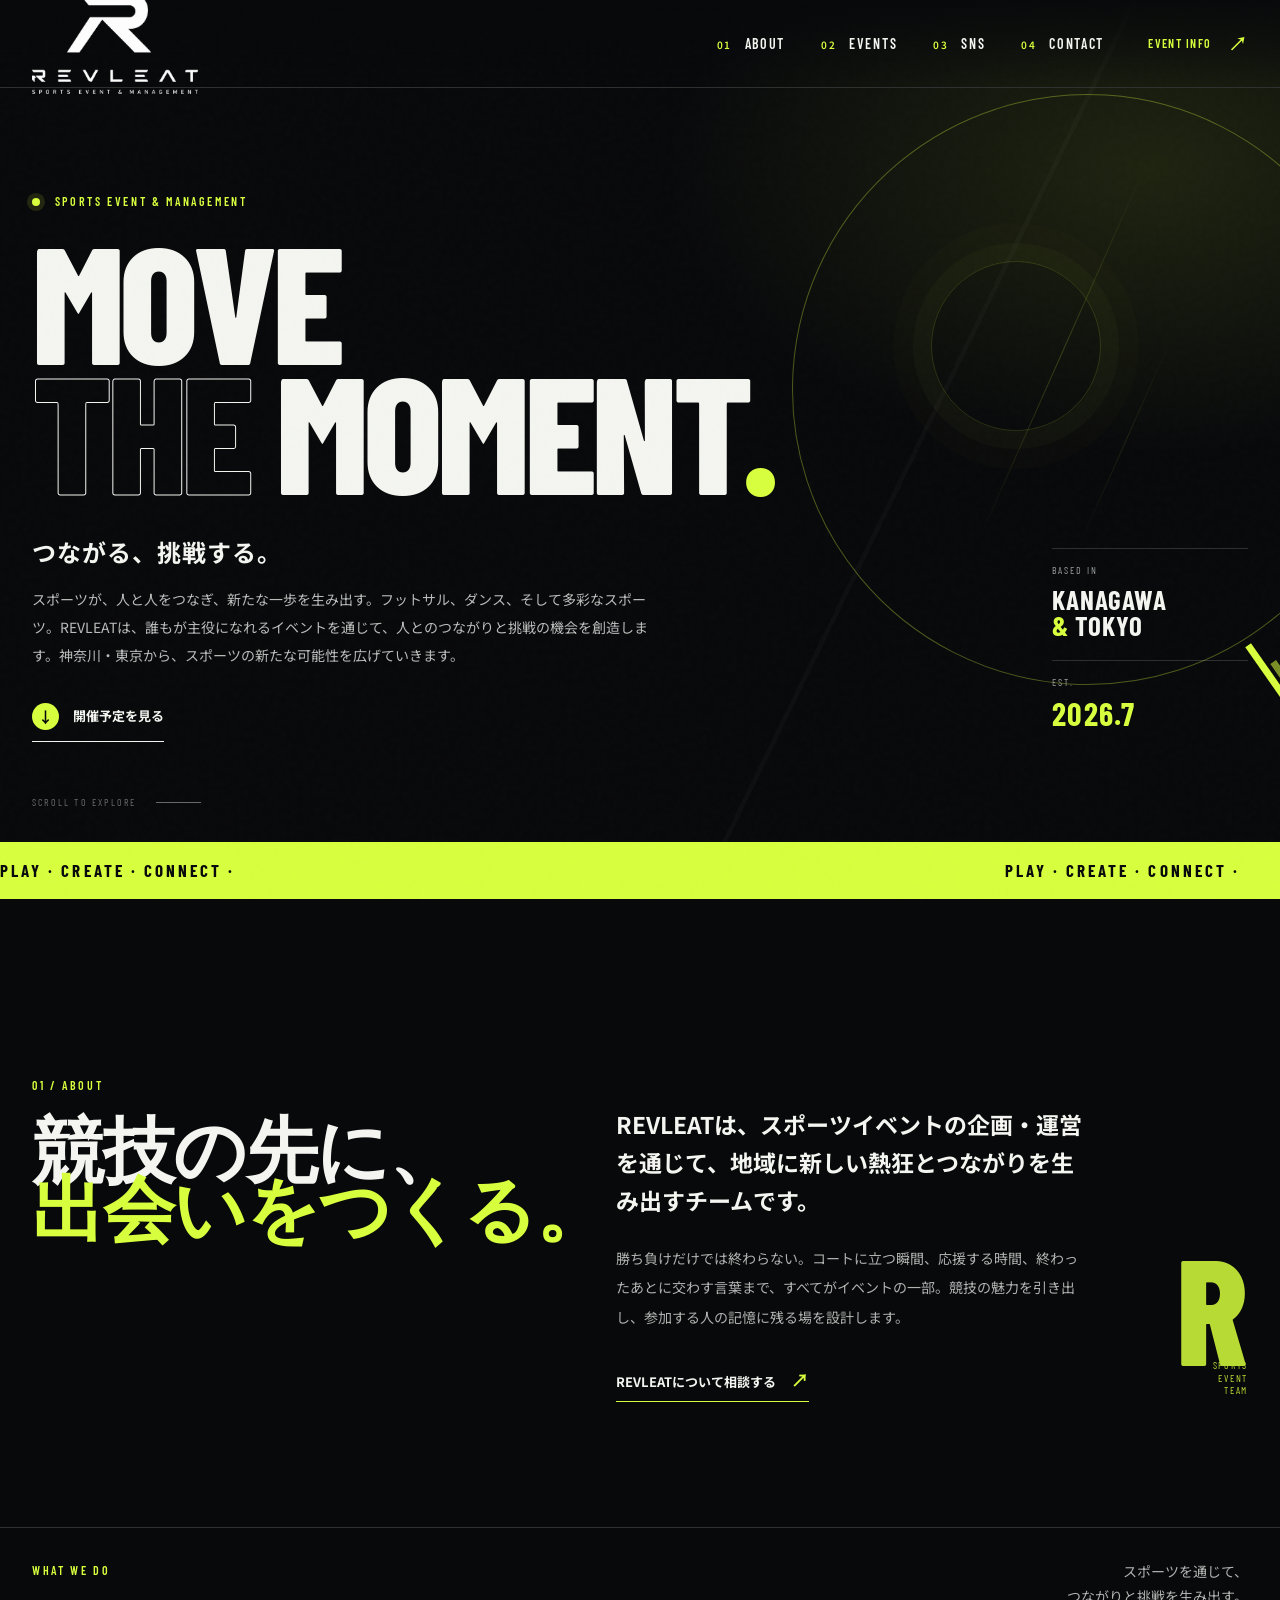
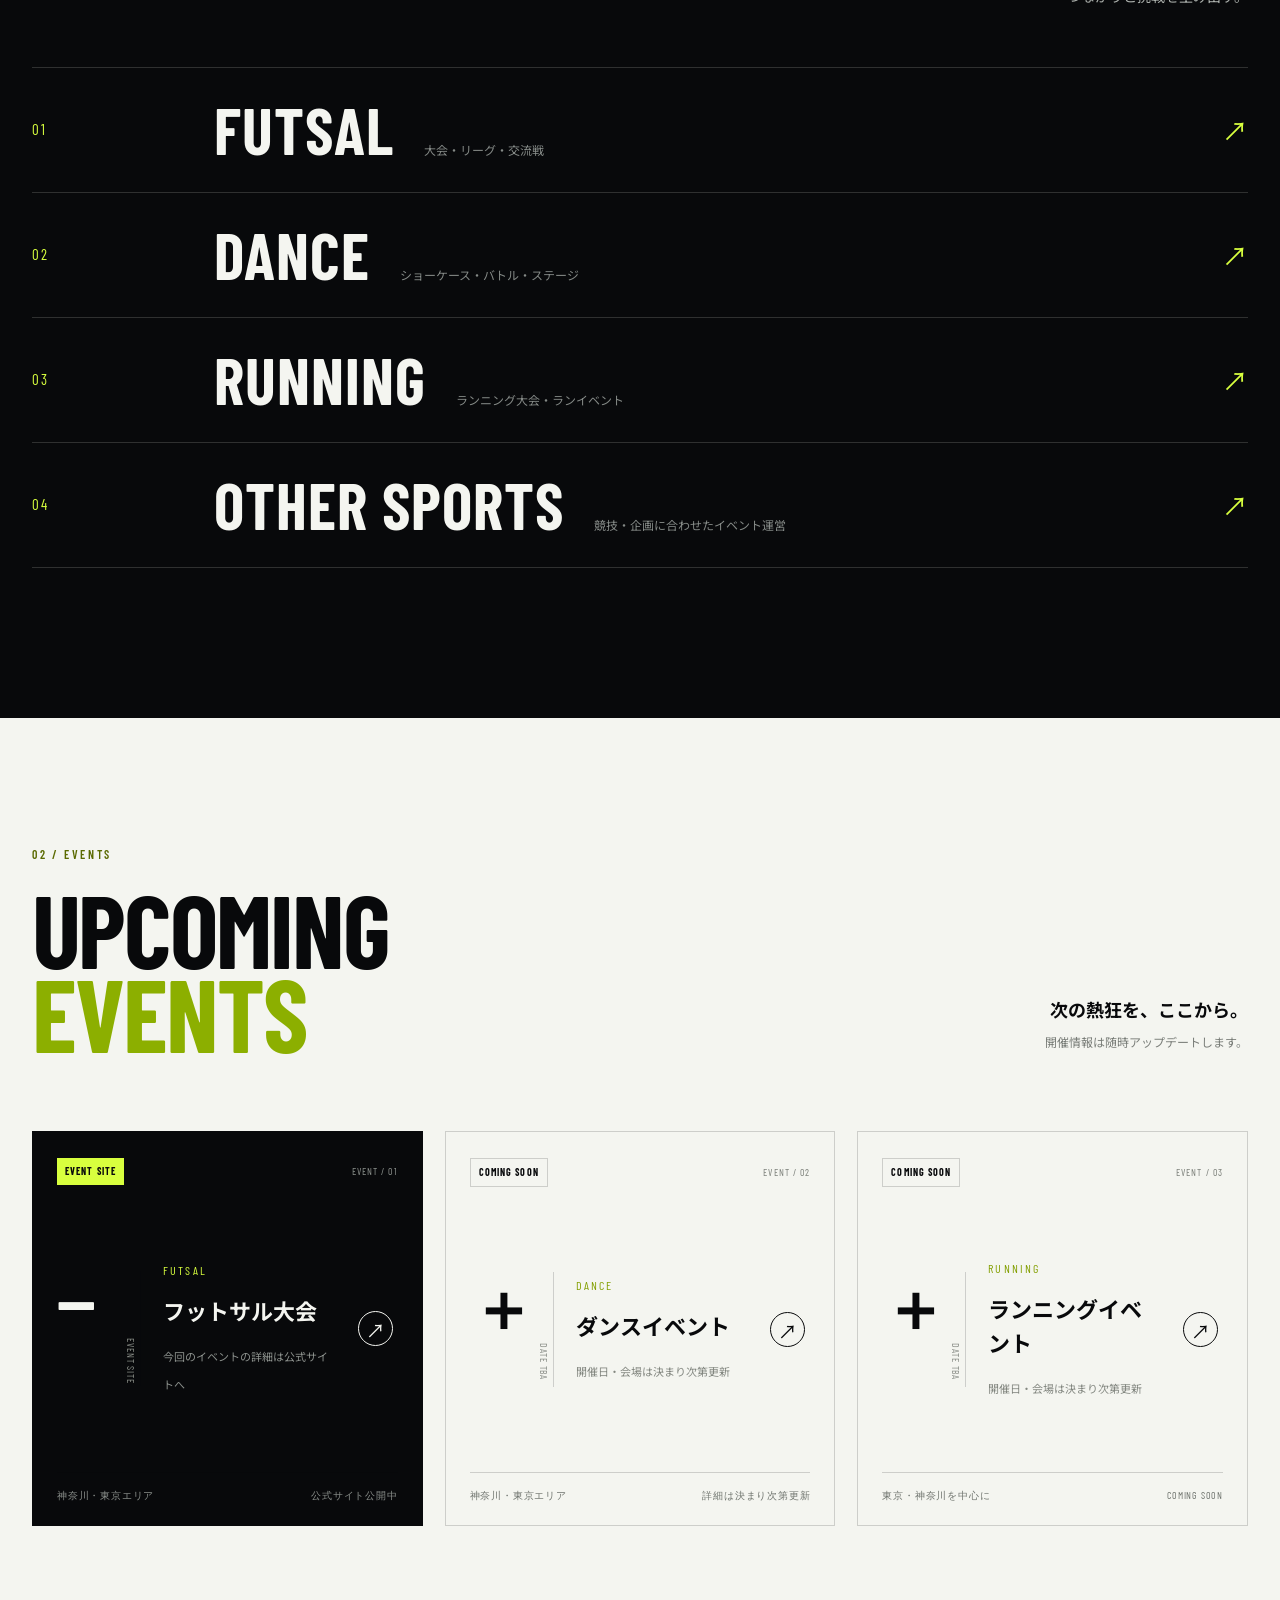
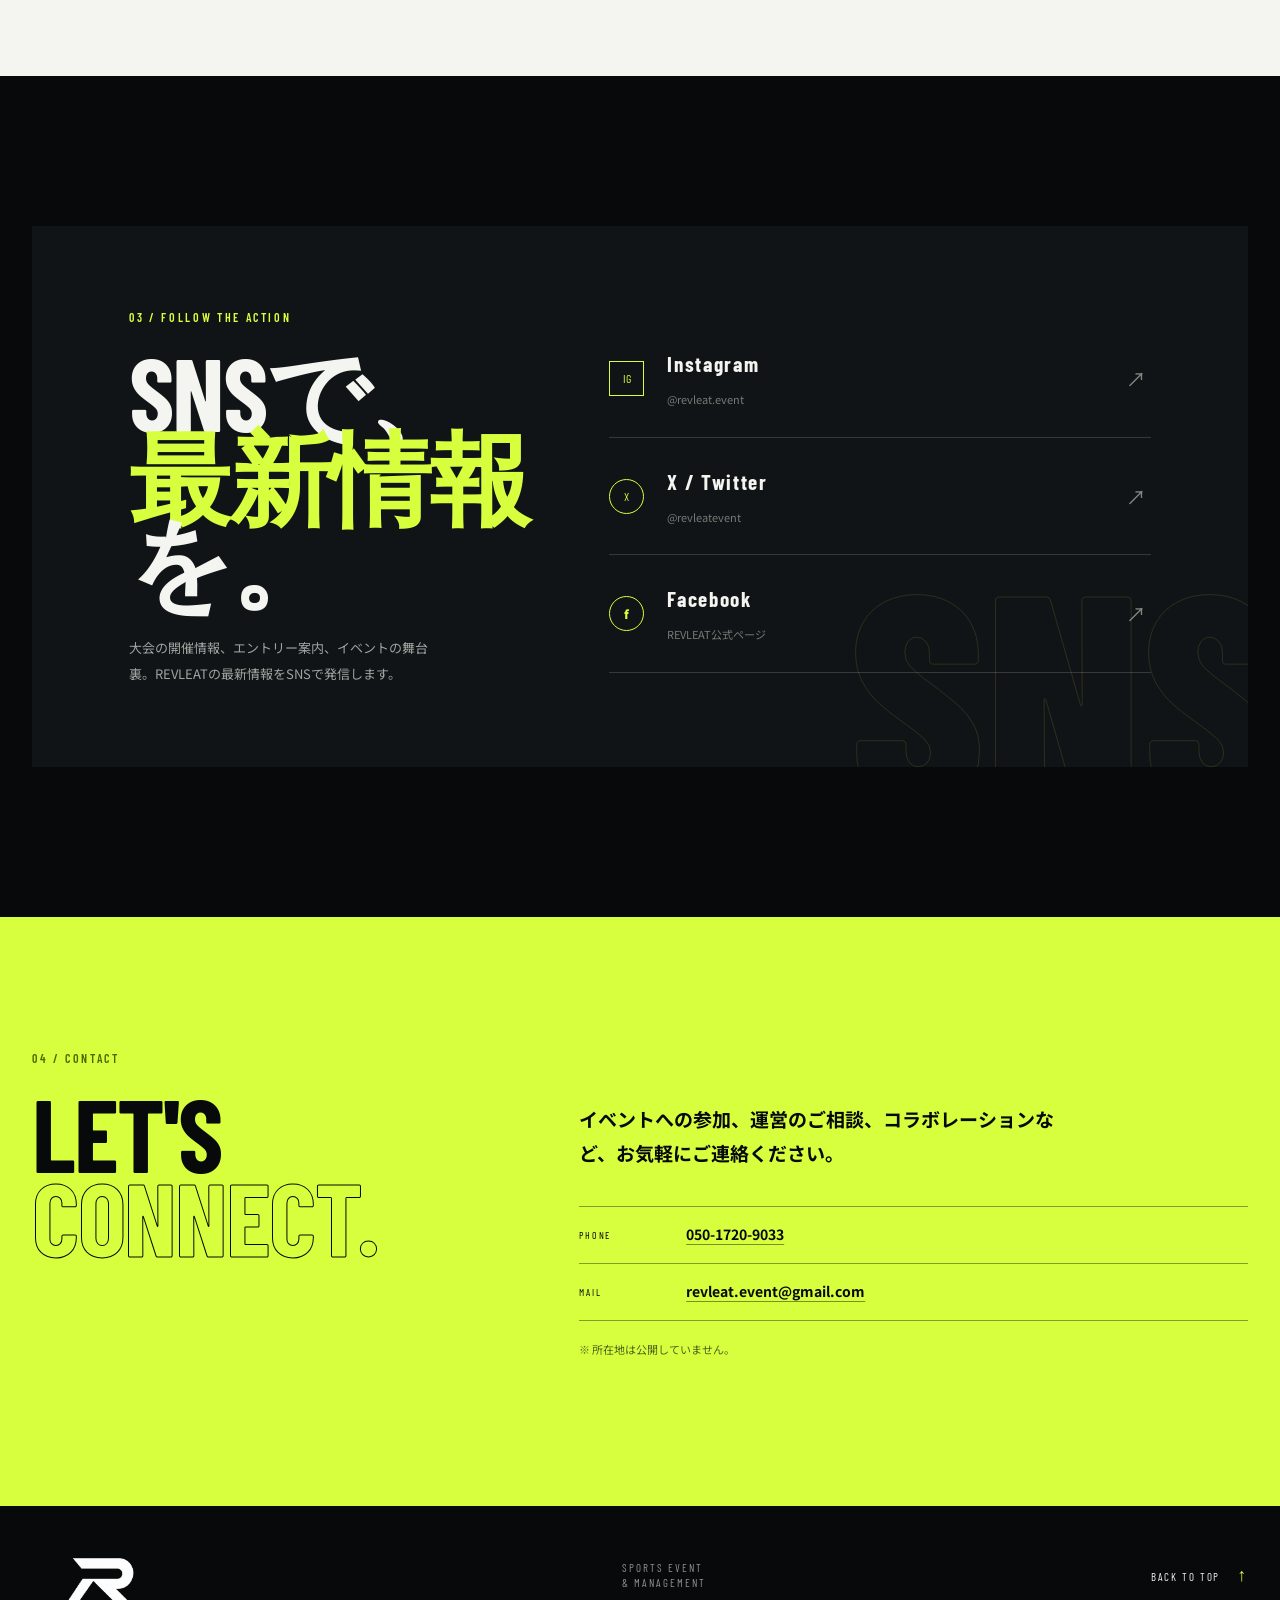
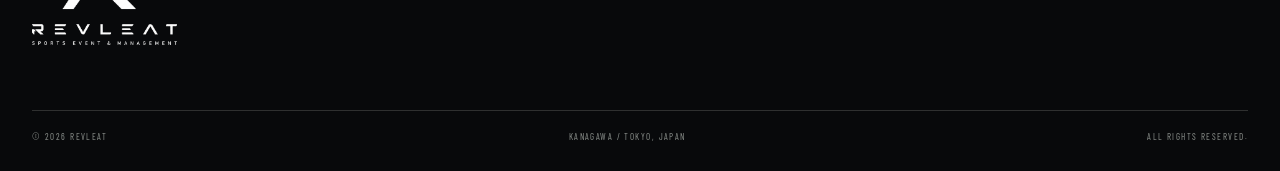
==== commit 58d72f2c: "Correct REVLEAT official website and add QR code" ====
--- a/index.html
+++ b/index.html
@@ -4,9 +4,9 @@
     <meta charset="UTF-8" />
     <meta name="viewport" content="width=device-width, initial-scale=1.0" />
     <meta name="theme-color" content="#08090b" />
-    <meta name="description" content="REVLEATは神奈川・東京を中心に、フットサル、ダンス、その他スポーツのイベントを企画・運営しています。" />
+    <meta name="description" content="REVLEATは、誰もが主役になれるスポーツイベントを通じて、人とのつながりと挑戦の機会を創造しています。" />
     <meta property="og:title" content="REVLEAT | SPORTS EVENT & MANAGEMENT" />
-    <meta property="og:description" content="スポーツの熱量を、街のイベントへ。" />
+    <meta property="og:description" content="つながる、挑戦する。" />
     <meta property="og:type" content="website" />
     <link rel="icon" href="/assets/revleat-logo-transparent.png" />
     <link rel="preconnect" href="https://fonts.googleapis.com" />
@@ -45,9 +45,9 @@
         <div class="hero-copy reveal">
           <p class="eyebrow"><span class="pulse-dot"></span> SPORTS EVENT &amp; MANAGEMENT</p>
           <h1 id="hero-title">MOVE<br /><em>THE</em> MOMENT<span class="lime-dot">.</span></h1>
-          <p class="hero-lead">スポーツの熱量を、<br class="sp-only" />街のイベントへ。</p>
-          <p class="hero-text">フットサル、ダンス、その他スポーツ。REVLEATは、参加する人もつくる人も主役になれる場を、神奈川・東京からひらいていきます。</p>
-          <a class="action-link" href="#events"><span class="action-icon">↓</span><span>開催予定を見る</span><i aria-hidden="true">↗</i></a>
+          <p class="hero-lead">つながる、<br class="sp-only" />挑戦する。</p>
+          <p class="hero-text">スポーツが、人と人をつなぎ、新たな一歩を生み出す。フットサル、ダンス、そして多彩なスポーツ。REVLEATは、誰もが主役になれるイベントを通じて、人とのつながりと挑戦の機会を創造します。神奈川・東京から、スポーツの新たな可能性を広げていきます。</p>
+          <a class="action-link" href="#events"><span class="action-icon">↓</span><span>開催予定を見る</span></a>
         </div>
         <div class="hero-aside reveal reveal-delay-1">
           <div class="hero-location"><span>BASED IN</span><strong>KANAGAWA<br /><i>&amp;</i> TOKYO</strong></div>
@@ -75,12 +75,12 @@
       </section>
 
       <section class="services section-pad" aria-labelledby="services-title">
-        <div class="services-head reveal"><p class="section-kicker">WHAT WE DO</p><p class="services-note">競技のジャンルを越えて、<br />体験をデザインする。</p></div>
+        <div class="services-head reveal"><p class="section-kicker">WHAT WE DO</p><p class="services-note">スポーツを通じて、<br />つながりと挑戦を生み出す。</p></div>
           <div class="service-list" id="services-title">
-          <article class="service-item reveal"><div class="service-num">01</div><div class="service-name"><h3>FUTSAL</h3><p>大会・リーグ・交流戦</p></div><div class="service-arrow">↗</div></article>
-          <article class="service-item reveal reveal-delay-1"><div class="service-num">02</div><div class="service-name"><h3>DANCE</h3><p>ショーケース・バトル・ステージ</p></div><div class="service-arrow">↗</div></article>
-          <article class="service-item reveal reveal-delay-2"><div class="service-num">03</div><div class="service-name"><h3>RUNNING</h3><p>ランニング大会・ランイベント</p></div><div class="service-arrow">↗</div></article>
-          <article class="service-item reveal reveal-delay-2"><div class="service-num">04</div><div class="service-name"><h3>OTHER SPORTS</h3><p>競技・企画に合わせたイベント運営</p></div><div class="service-arrow">↗</div></article>
+          <a class="service-item reveal" href="#events"><div class="service-num">01</div><div class="service-name"><h3>FUTSAL</h3><p>大会・リーグ・交流戦</p></div><div class="service-arrow">↗</div></a>
+          <a class="service-item reveal reveal-delay-1" href="#events"><div class="service-num">02</div><div class="service-name"><h3>DANCE</h3><p>ショーケース・バトル・ステージ</p></div><div class="service-arrow">↗</div></a>
+          <a class="service-item reveal reveal-delay-2" href="#events"><div class="service-num">03</div><div class="service-name"><h3>RUNNING</h3><p>ランニング大会・ランイベント</p></div><div class="service-arrow">↗</div></a>
+          <a class="service-item reveal reveal-delay-2" href="#events"><div class="service-num">04</div><div class="service-name"><h3>OTHER SPORTS</h3><p>競技・企画に合わせたイベント運営</p></div><div class="service-arrow">↗</div></a>
         </div>
       </section>
 
@@ -97,7 +97,7 @@
           </article>
           <article class="event-card reveal reveal-delay-1">
             <div class="event-card-top"><span class="event-status event-status--muted">COMING SOON</span><span class="event-no">EVENT / 02</span></div>
-            <div class="event-card-main"><div class="event-date"><strong>—</strong><span>DATE TBA</span></div><div class="event-title"><p>DANCE</p><h3>ダンスイベント</h3><span class="event-meta">開催日・会場は決まり次第更新</span></div><a class="round-arrow" href="#contact" aria-label="ダンスイベントの詳細を見る">↗</a></div>
+            <div class="event-card-main"><div class="event-date"><strong>＋</strong><span>DATE TBA</span></div><div class="event-title"><p>DANCE</p><h3>ダンスイベント</h3><span class="event-meta">開催日・会場は決まり次第更新</span></div><a class="round-arrow" href="#contact" aria-label="ダンスイベントの詳細を見る">↗</a></div>
             <div class="event-card-foot"><span>神奈川・東京エリア</span><span>詳細は決まり次第更新</span></div>
           </article>
           <article class="event-card reveal reveal-delay-2">
--- a/styles.css
+++ b/styles.css
@@ -18,3 +18,5 @@
 @media(max-width:800px){.section-pad{padding-left:22px;padding-right:22px}.site-header{height:72px;padding:0 22px}.brand{width:132px}.desktop-nav,.header-cta{display:none}.menu-toggle{display:flex;flex-direction:column;justify-content:center;gap:7px;background:none;border:0;padding:9px 0 9px 12px;position:relative;z-index:23}.menu-toggle span{display:block;width:28px;height:1px;background:var(--paper);transition:transform .25s}.menu-toggle[aria-expanded=true] span:first-child{transform:translateY(4px) rotate(45deg)}.menu-toggle[aria-expanded=true] span:last-child{transform:translateY(-4px) rotate(-45deg)}.mobile-nav{position:absolute;display:flex;flex-direction:column;gap:20px;top:71px;right:0;left:0;padding:25px 22px 31px;background:#111416;border-bottom:1px solid var(--line);transform:translateY(-140%);transition:transform .3s ease;z-index:22}.mobile-nav.is-open{transform:none}.mobile-nav a{font-size:25px}.mobile-nav a:first-letter{color:var(--lime)}.mobile-nav b{font-weight:600;margin-left:12px}.hero{min-height:820px;padding-top:144px;padding-bottom:90px;display:block}.hero-copy{width:100%}.hero:after{width:75vw;height:75vw;right:-42%;top:112px}.hero:before{right:-16%;top:28%;width:120px;height:120px}.eyebrow{font-size:10px;letter-spacing:.14em}.hero h1{font-size:clamp(78px,22vw,135px);margin-bottom:28px}.hero-lead{font-size:19px}.hero-text{font-size:12px;line-height:1.9}.sp-only{display:block}.desktop-only{display:none}.hero-aside{position:relative;right:auto;bottom:auto;width:100%;display:flex;gap:24px;margin-top:42px}.hero-location,.hero-index{flex:1;margin-top:0}.hero-aside strong{font-size:19px}.hero-index strong{font-size:23px}.hero-aside .slash-shape{right:-8px;bottom:-18px}.scroll-cue{left:22px;bottom:25px;font-size:8px;gap:11px}.scroll-cue i{width:25px}.marquee{padding:8px 0}.marquee-track{font-size:13px}.about{padding-top:100px;padding-bottom:95px;display:block}.section-heading h2,.events h2,.social h2,.contact h2{font-size:67px}.about .section-heading h2{font-size:clamp(48px,13vw,62px)}.about-title-line{white-space:normal}.mobile-only{display:inline}.about-body{margin-top:50px}.section-intro{font-size:19px;margin-top:0}.body-copy{font-size:13px}.about-stamp{position:absolute;right:22px;top:110px}.about-stamp span{font-size:80px}.about-stamp small{font-size:8px}.services{padding-bottom:105px}.services-head{margin-bottom:25px}.services-note{font-size:11px}.service-item{grid-template-columns:40px 1fr 25px;padding:19px 0}.service-name{display:block}.service-name h3{font-size:42px}.service-name p{font-size:10px;margin-top:5px}.service-arrow{font-size:19px}.events{padding-top:93px;padding-bottom:100px}.events-top{display:block;margin-bottom:48px}.events-lead{text-align:left;margin-top:25px;font-size:16px}.events-list{grid-template-columns:1fr;gap:12px}.event-card{min-height:330px;padding:24px 18px 18px}.event-card-main{grid-template-columns:57px 1fr 35px;gap:16px}.event-date{height:95px}.event-date strong{font-size:51px}.event-title h3{font-size:20px;line-height:1.5}.social{padding-top:95px;padding-bottom:95px}.social-panel{display:block;padding:58px 24px;min-height:0}.social-copy p:not(.section-kicker){margin-top:25px}.social-links{margin-top:35px}.social-link{padding:17px 0}.social-panel:after{font-size:170px;bottom:-35px}.contact{display:block;padding-top:92px;padding-bottom:95px}.contact-content{padding-top:42px}.contact-content>p:first-child{font-size:17px}.contact-placeholder>div{display:block}.contact-placeholder strong{display:block;margin-top:4px}.footer-top{padding-bottom:45px;display:grid;grid-template-columns:1fr 1fr;gap:35px}.back-top{grid-column:1 / -1}.footer-bottom{gap:10px;flex-wrap:wrap;font-size:8px}.footer-bottom span:last-child{width:100%}}
 @media(max-width:800px){.contact-email{display:block;margin-top:4px}}
 @media(prefers-reduced-motion:reduce){html{scroll-behavior:auto}.reveal{opacity:1;transform:none;transition:none}.marquee-track{animation:none}.event-card,.service-item{transition:none}.scroll-progress,.hero-grid-line,.hero:after,.hero:before,.pulse-dot,.slash-shape,.social-panel::before,.reveal.is-visible h1,.reveal.is-visible h2,.reveal.is-visible h3{animation:none}.event-card::before{transition:none}}
+
+.service-item { color: inherit; text-decoration: none; }
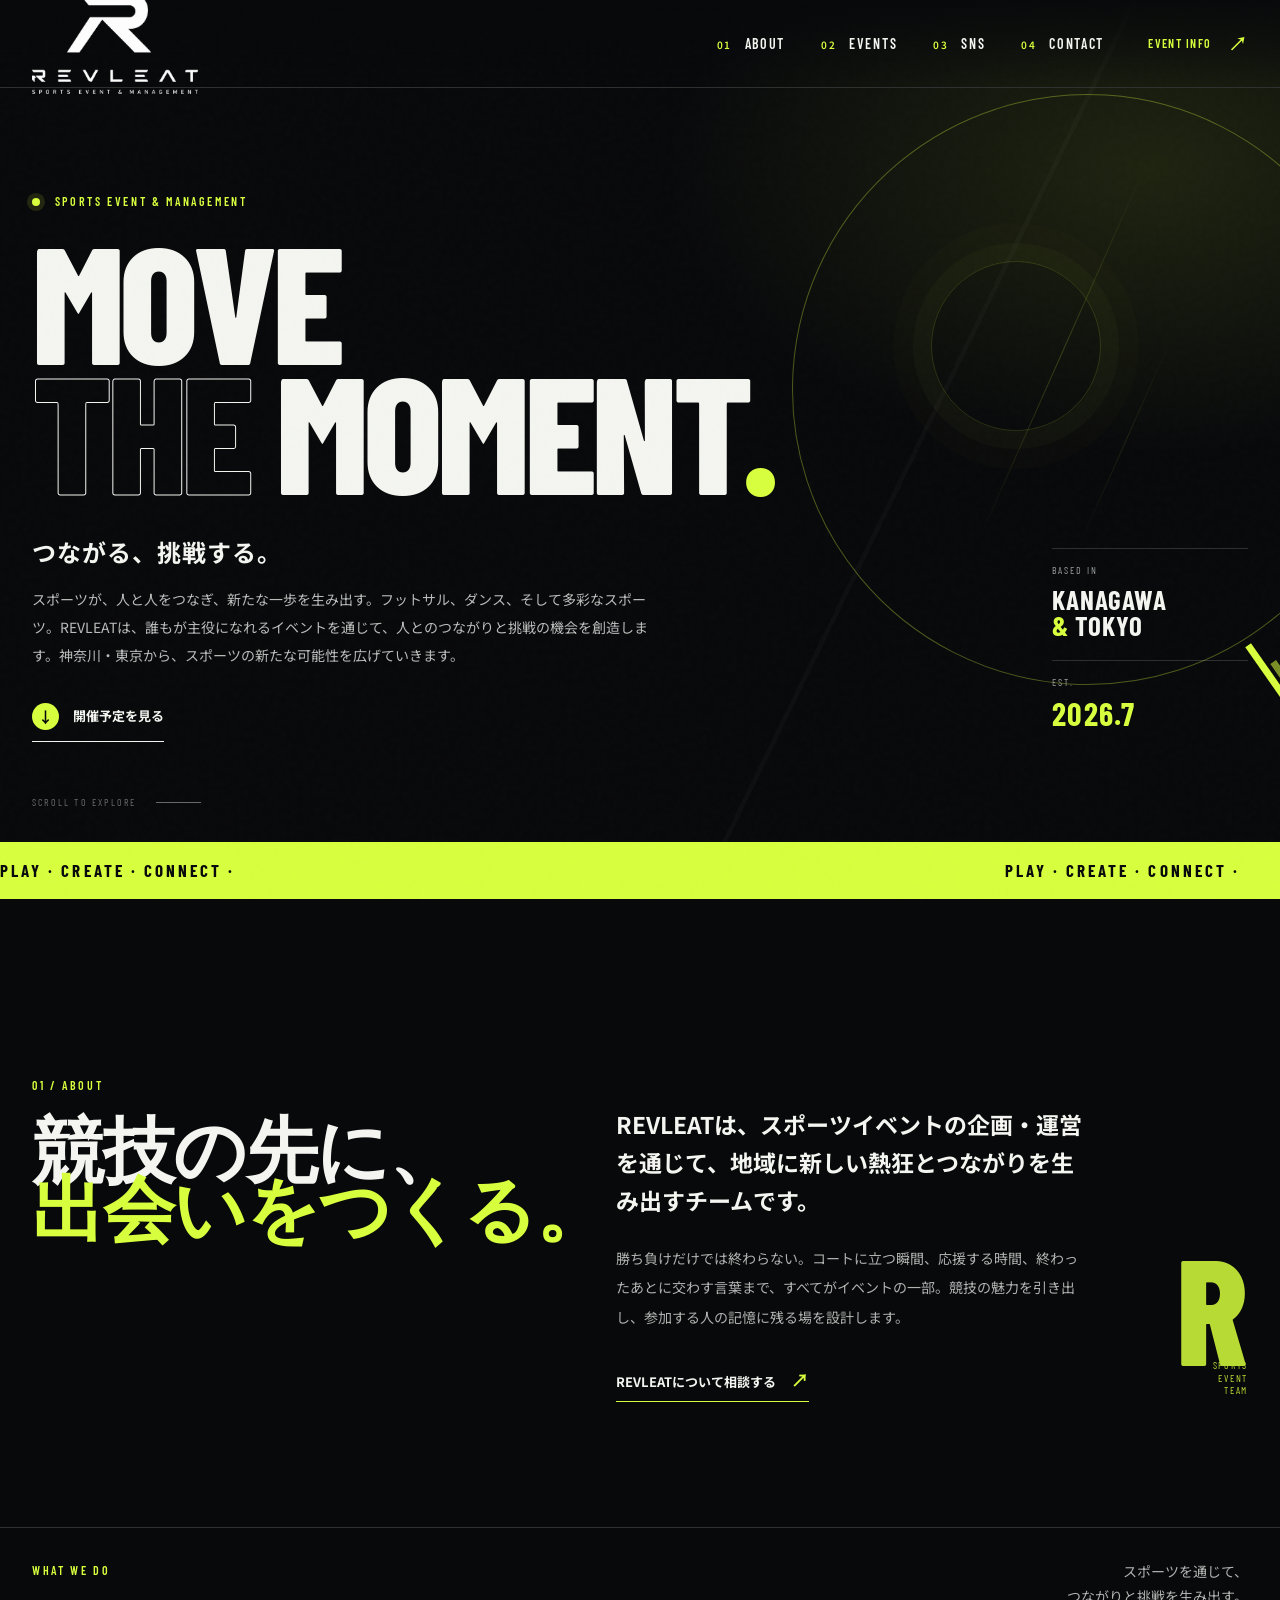
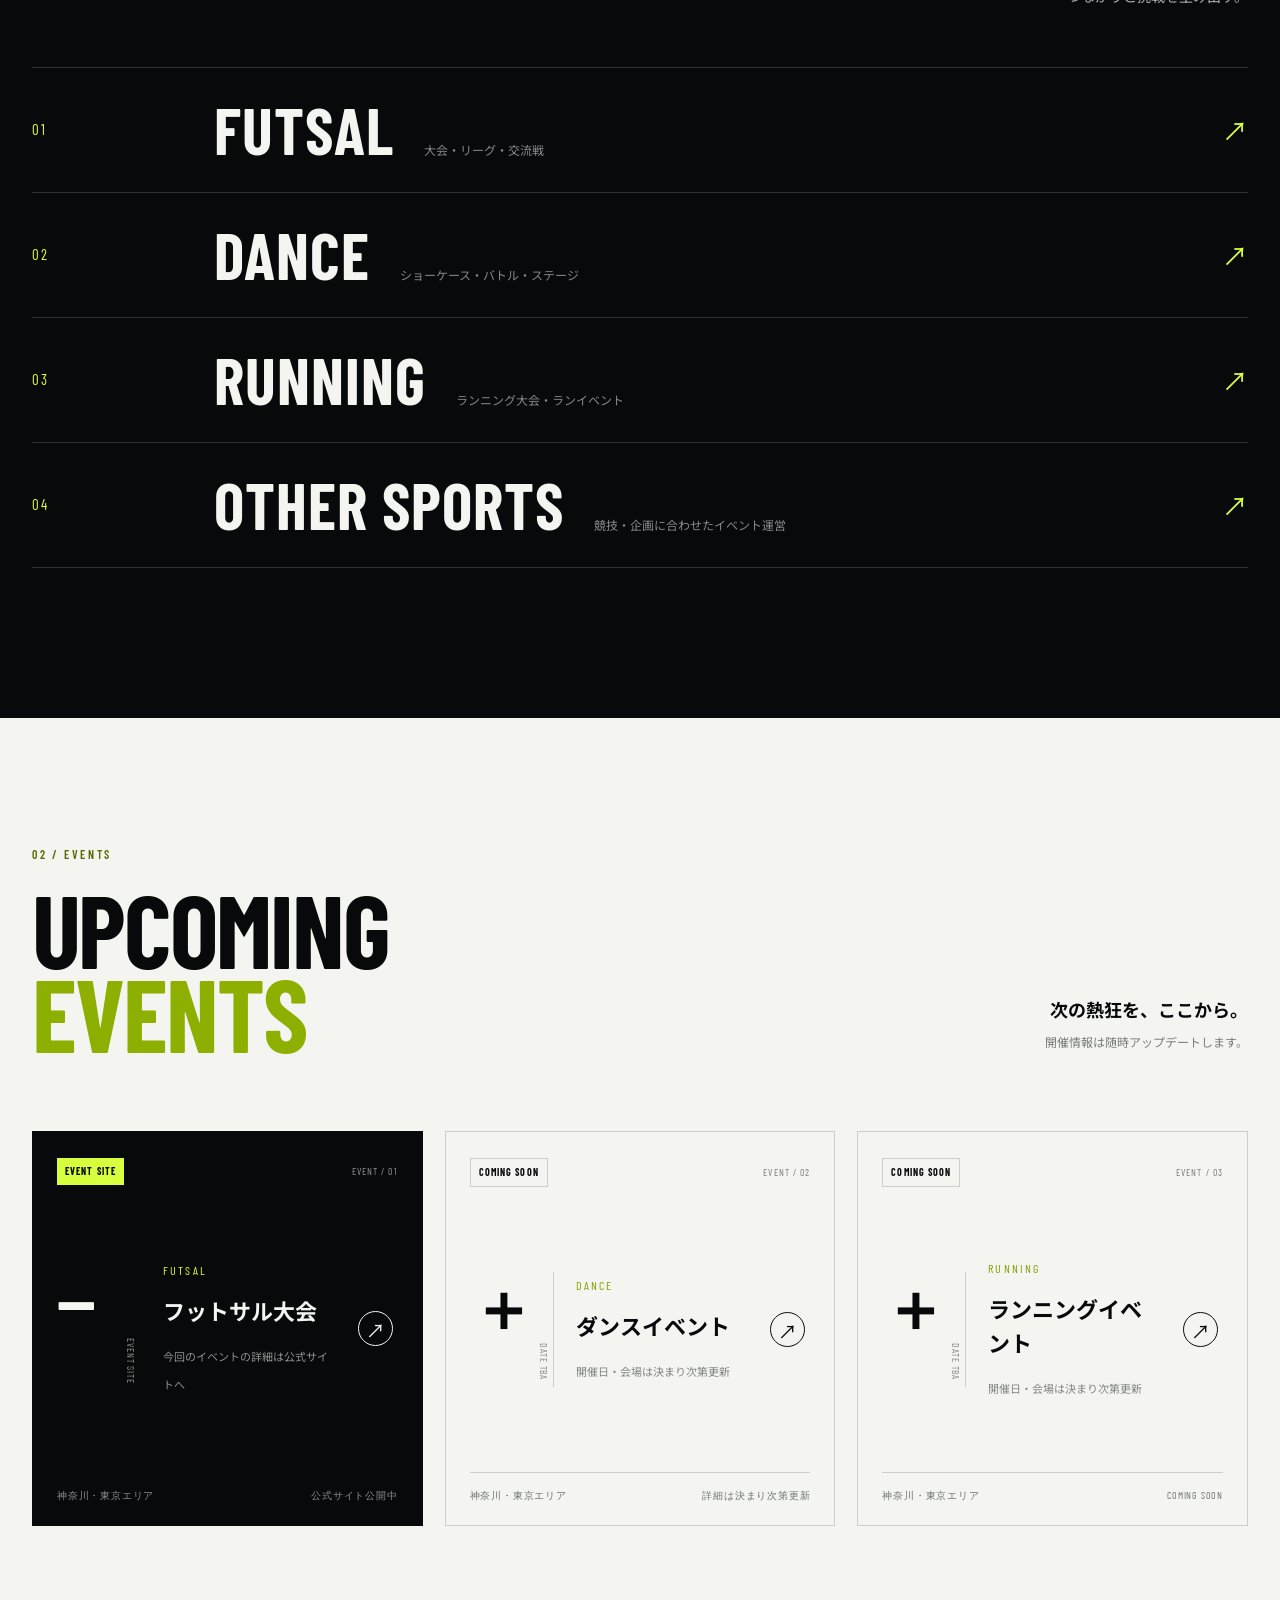
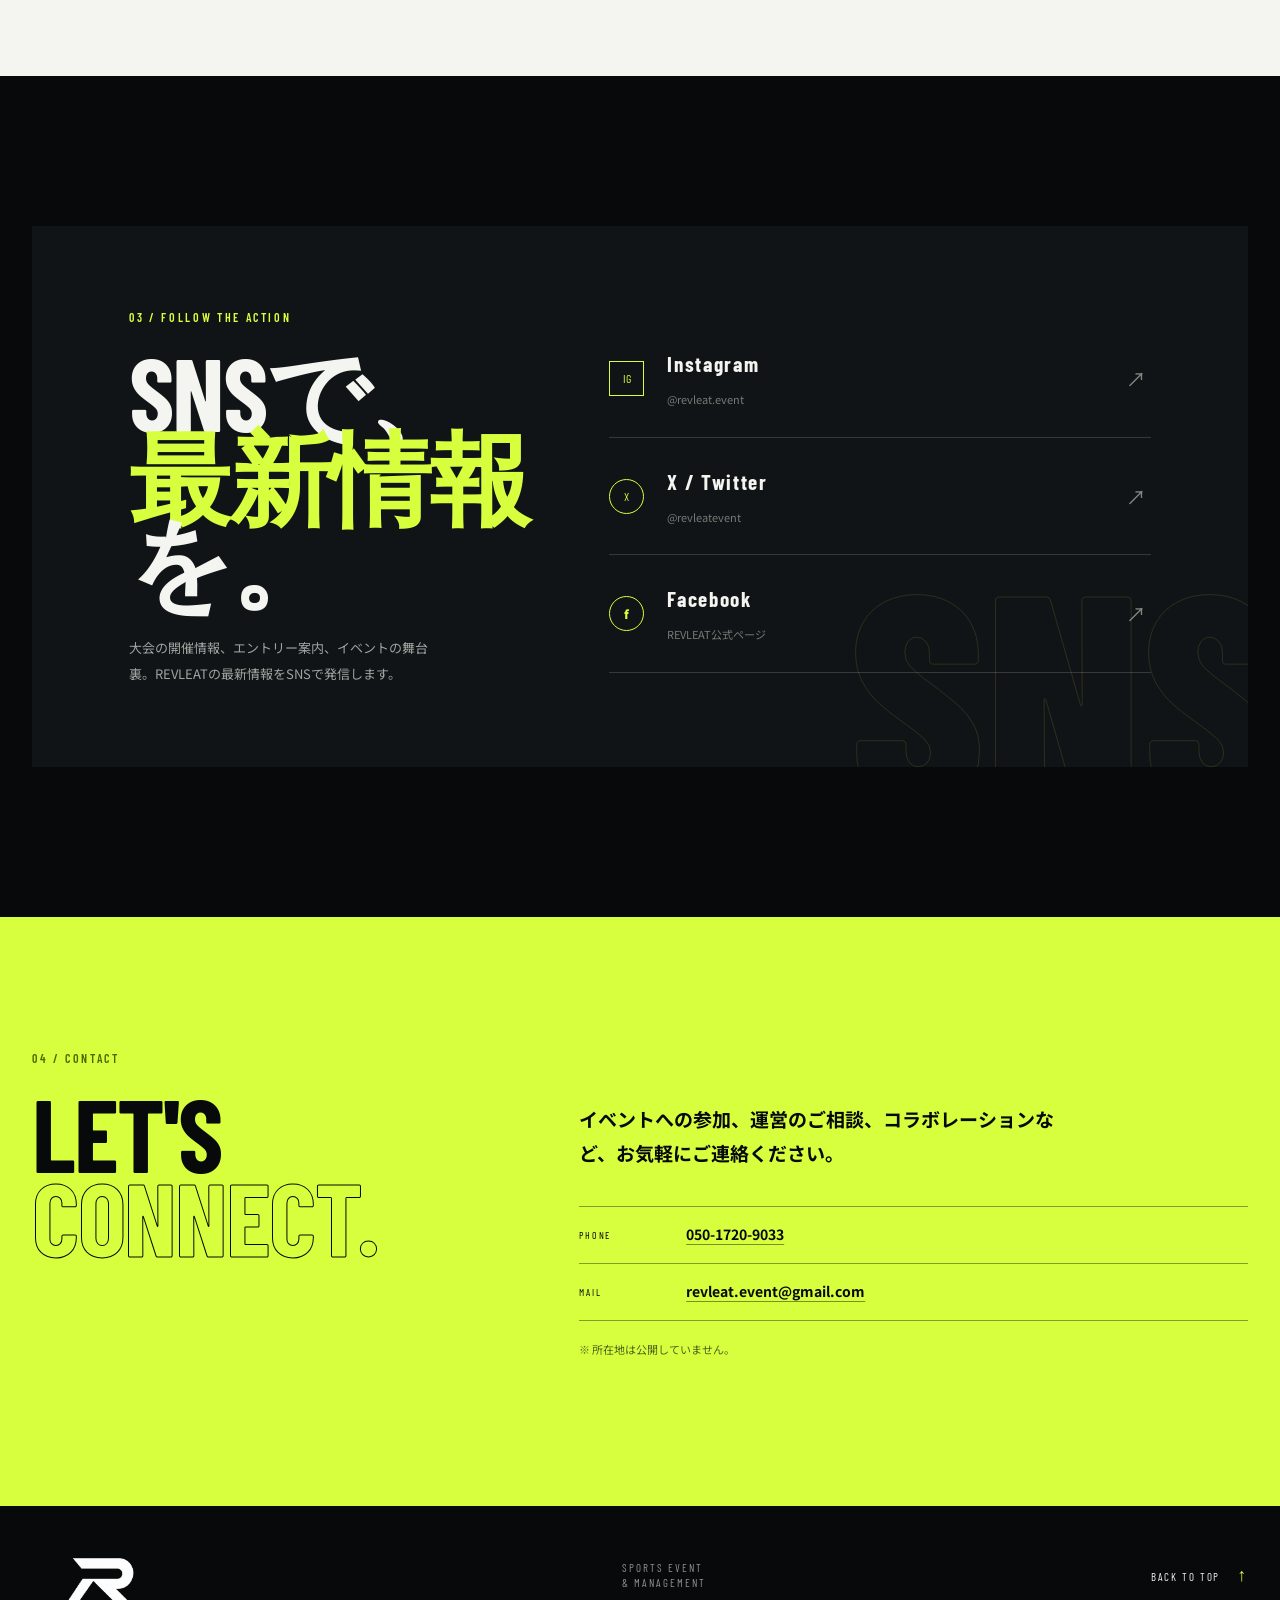
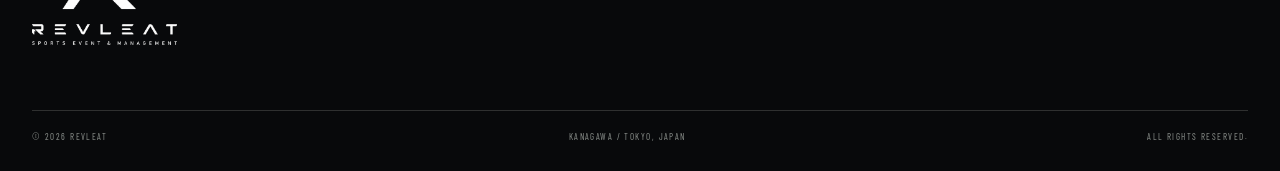
==== commit c9f4ab07: "Unify coming soon event locations" ====
--- a/index.html
+++ b/index.html
@@ -103,7 +103,7 @@
           <article class="event-card reveal reveal-delay-2">
             <div class="event-card-top"><span class="event-status event-status--muted">COMING SOON</span><span class="event-no">EVENT / 03</span></div>
             <div class="event-card-main"><div class="event-date"><strong>＋</strong><span>DATE TBA</span></div><div class="event-title"><p>RUNNING</p><h3>ランニングイベント</h3><span class="event-meta">開催日・会場は決まり次第更新</span></div><a class="round-arrow" href="#contact" aria-label="ランニングイベントについて問い合わせる">↗</a></div>
-            <div class="event-card-foot"><span>東京・神奈川を中心に</span><span>COMING SOON</span></div>
+            <div class="event-card-foot"><span>神奈川・東京エリア</span><span>COMING SOON</span></div>
           </article>
         </div>
       </section>
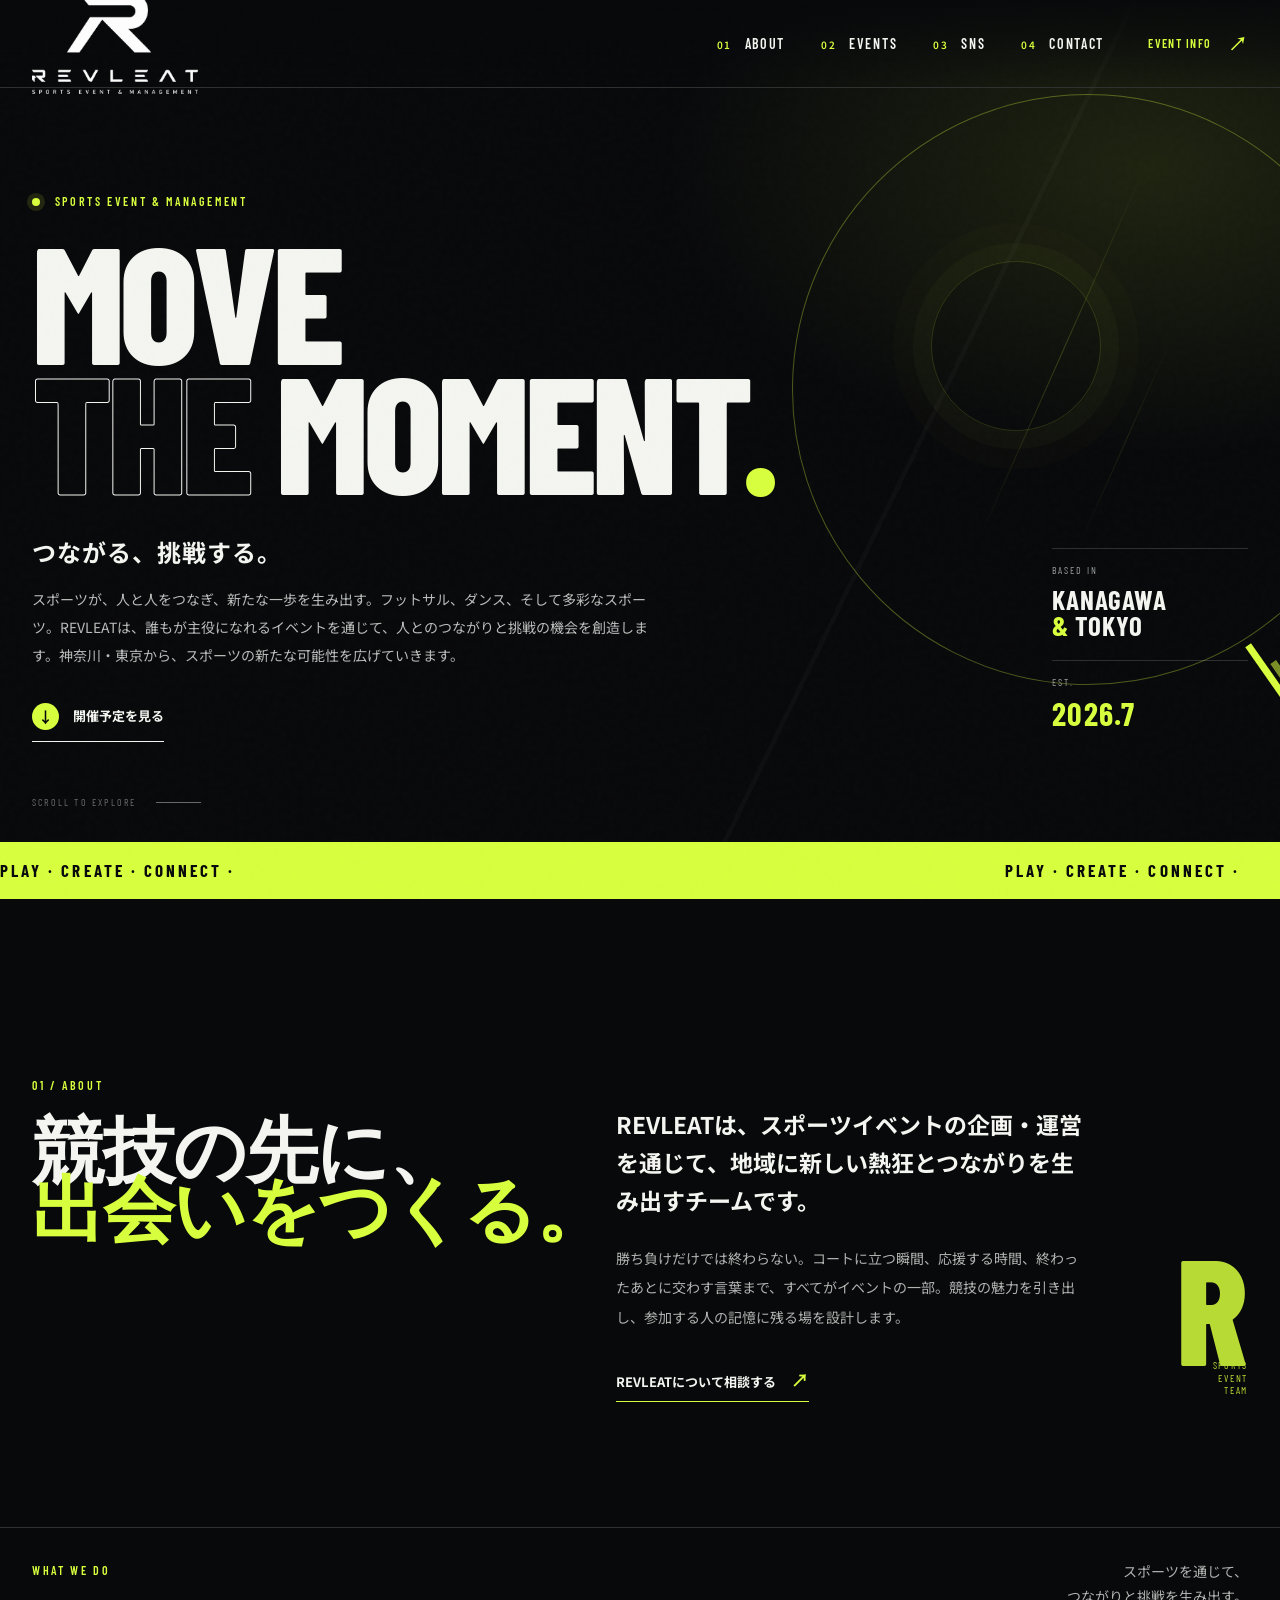
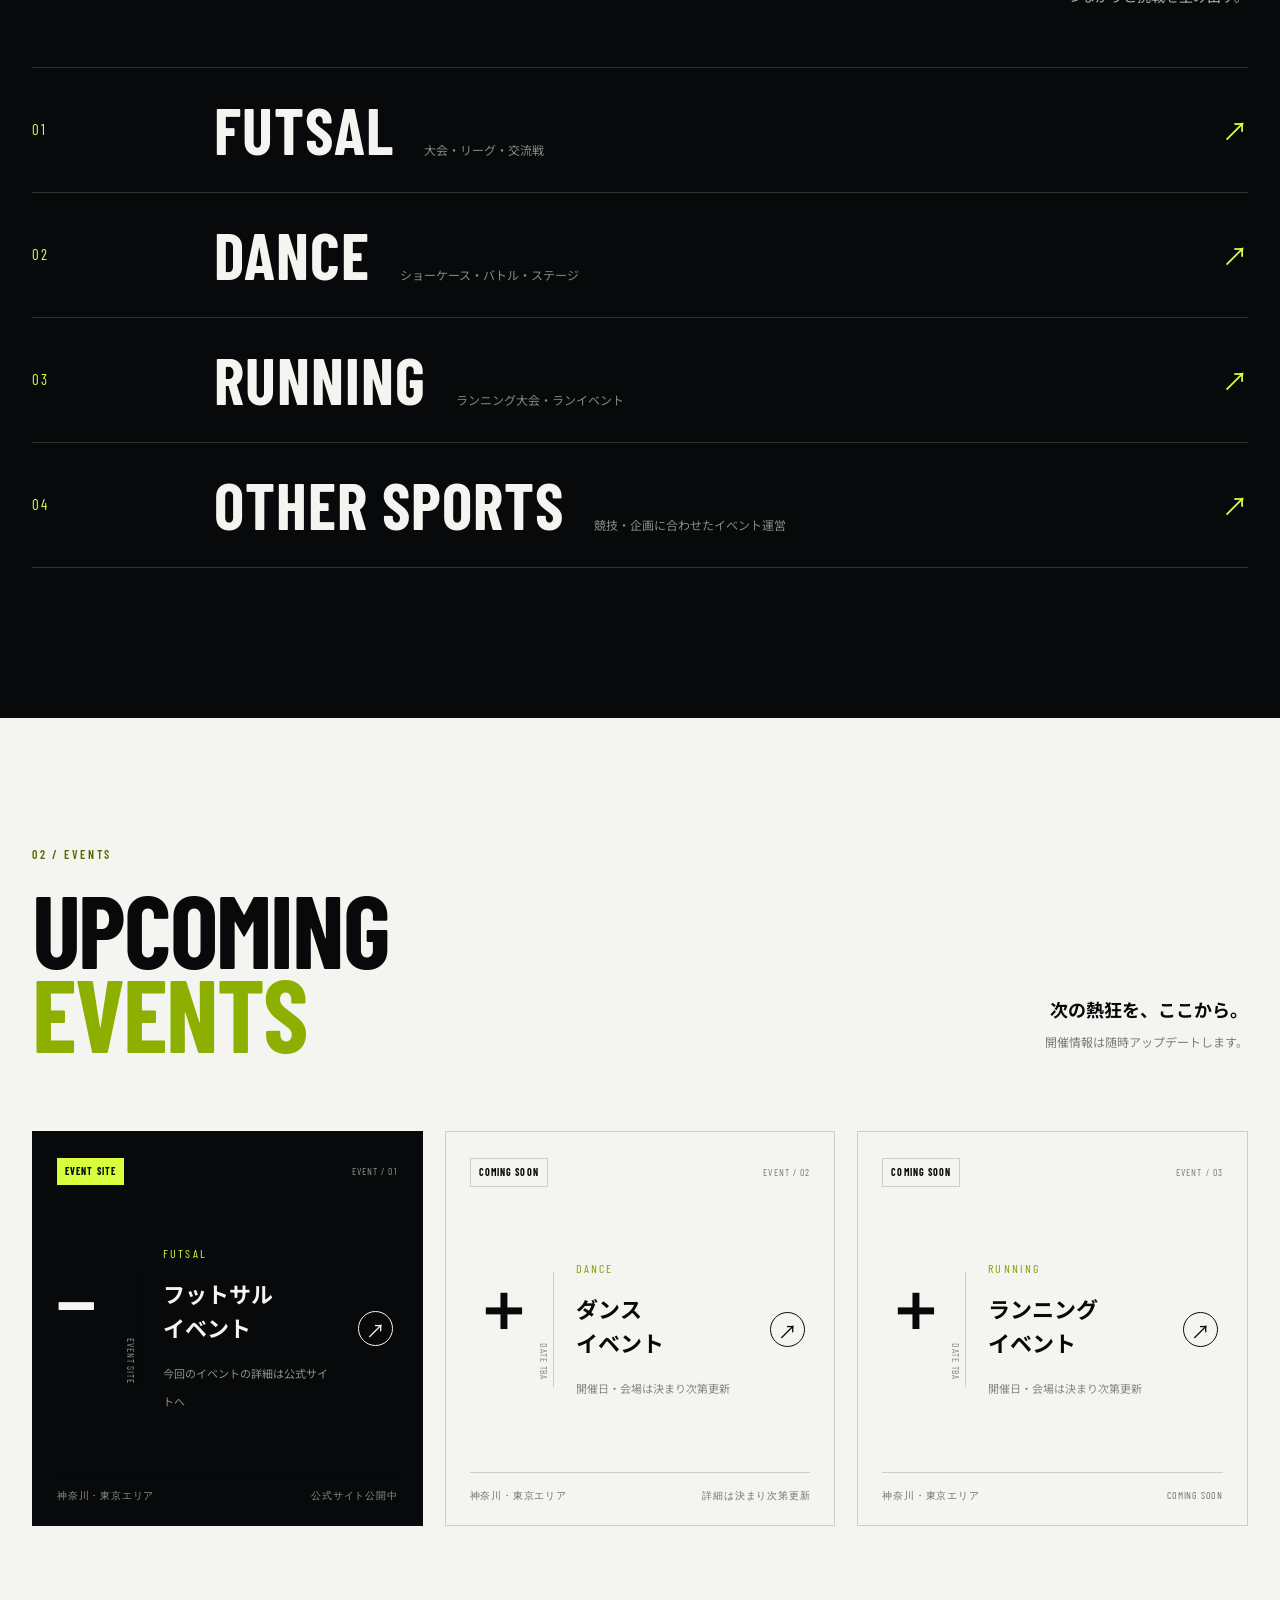
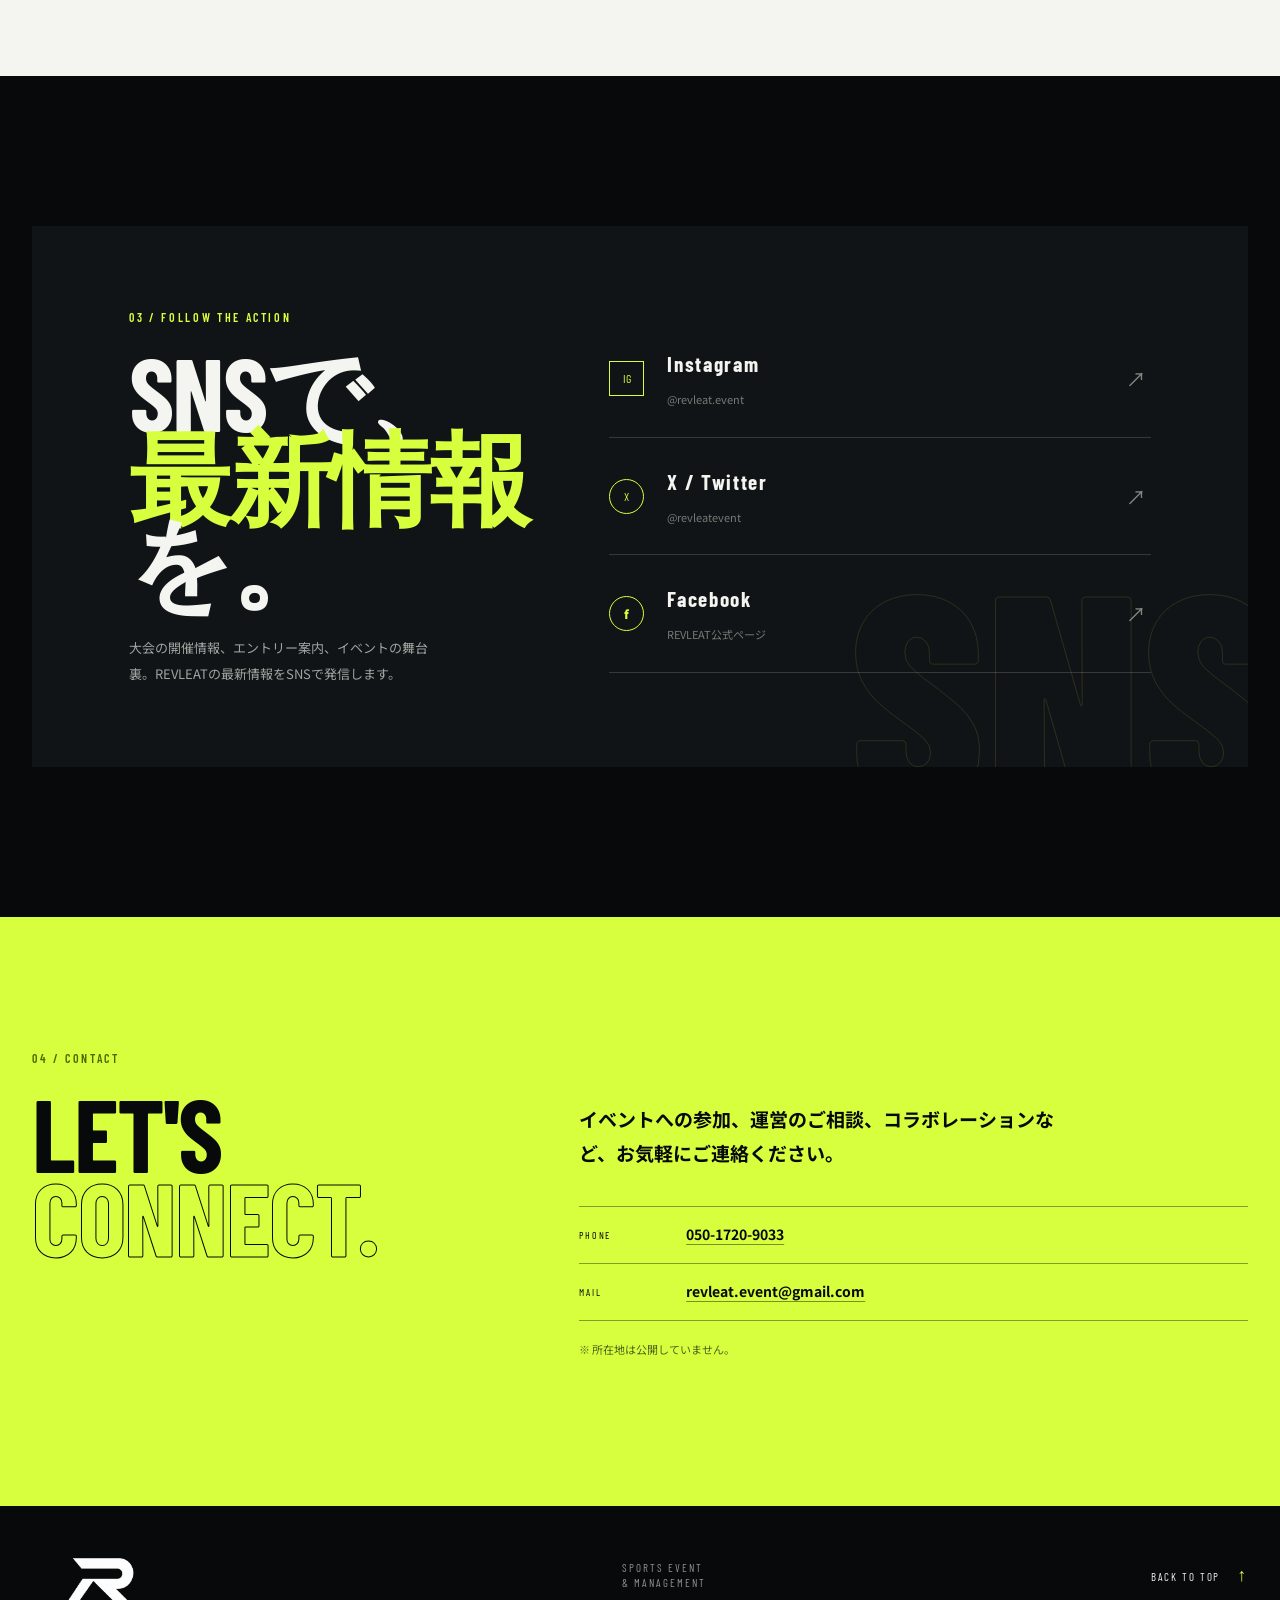
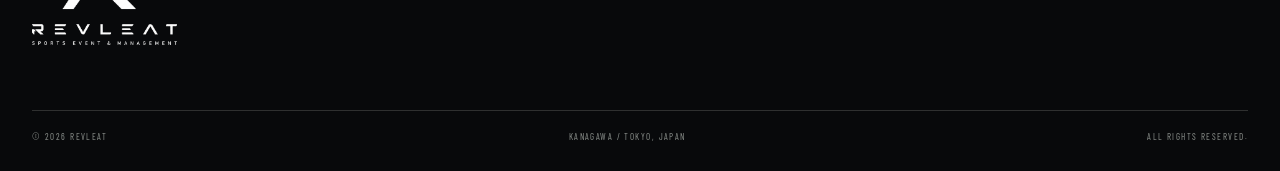
==== commit 3dcb3345: "Update official event titles" ====
--- a/index.html
+++ b/index.html
@@ -92,17 +92,17 @@
         <div class="events-list">
           <article class="event-card event-card--featured reveal">
             <div class="event-card-top"><span class="event-status">EVENT SITE</span><span class="event-no">EVENT / 01</span></div>
-            <div class="event-card-main"><div class="event-date"><strong>—</strong><span>EVENT SITE</span></div><div class="event-title"><p>FUTSAL</p><h3>フットサル大会</h3><span class="event-meta">今回のイベントの詳細は公式サイトへ</span></div><a class="round-arrow" href="https://revleat-event.github.io/futsalconnect/" target="_blank" rel="noreferrer" aria-label="フットサルイベント公式サイトを見る">↗</a></div>
+            <div class="event-card-main"><div class="event-date"><strong>—</strong><span>EVENT SITE</span></div><div class="event-title"><p>FUTSAL</p><h3>フットサル<br />イベント</h3><span class="event-meta">今回のイベントの詳細は公式サイトへ</span></div><a class="round-arrow" href="https://revleat-event.github.io/futsalconnect/" target="_blank" rel="noreferrer" aria-label="フットサルイベント公式サイトを見る">↗</a></div>
             <div class="event-card-foot"><span>神奈川・東京エリア</span><span>公式サイト公開中</span></div>
           </article>
           <article class="event-card reveal reveal-delay-1">
             <div class="event-card-top"><span class="event-status event-status--muted">COMING SOON</span><span class="event-no">EVENT / 02</span></div>
-            <div class="event-card-main"><div class="event-date"><strong>＋</strong><span>DATE TBA</span></div><div class="event-title"><p>DANCE</p><h3>ダンスイベント</h3><span class="event-meta">開催日・会場は決まり次第更新</span></div><a class="round-arrow" href="#contact" aria-label="ダンスイベントの詳細を見る">↗</a></div>
+            <div class="event-card-main"><div class="event-date"><strong>＋</strong><span>DATE TBA</span></div><div class="event-title"><p>DANCE</p><h3>ダンス<br />イベント</h3><span class="event-meta">開催日・会場は決まり次第更新</span></div><a class="round-arrow" href="#contact" aria-label="ダンスイベントの詳細を見る">↗</a></div>
             <div class="event-card-foot"><span>神奈川・東京エリア</span><span>詳細は決まり次第更新</span></div>
           </article>
           <article class="event-card reveal reveal-delay-2">
             <div class="event-card-top"><span class="event-status event-status--muted">COMING SOON</span><span class="event-no">EVENT / 03</span></div>
-            <div class="event-card-main"><div class="event-date"><strong>＋</strong><span>DATE TBA</span></div><div class="event-title"><p>RUNNING</p><h3>ランニングイベント</h3><span class="event-meta">開催日・会場は決まり次第更新</span></div><a class="round-arrow" href="#contact" aria-label="ランニングイベントについて問い合わせる">↗</a></div>
+            <div class="event-card-main"><div class="event-date"><strong>＋</strong><span>DATE TBA</span></div><div class="event-title"><p>RUNNING</p><h3>ランニング<br />イベント</h3><span class="event-meta">開催日・会場は決まり次第更新</span></div><a class="round-arrow" href="#contact" aria-label="ランニングイベントについて問い合わせる">↗</a></div>
             <div class="event-card-foot"><span>神奈川・東京エリア</span><span>COMING SOON</span></div>
           </article>
         </div>
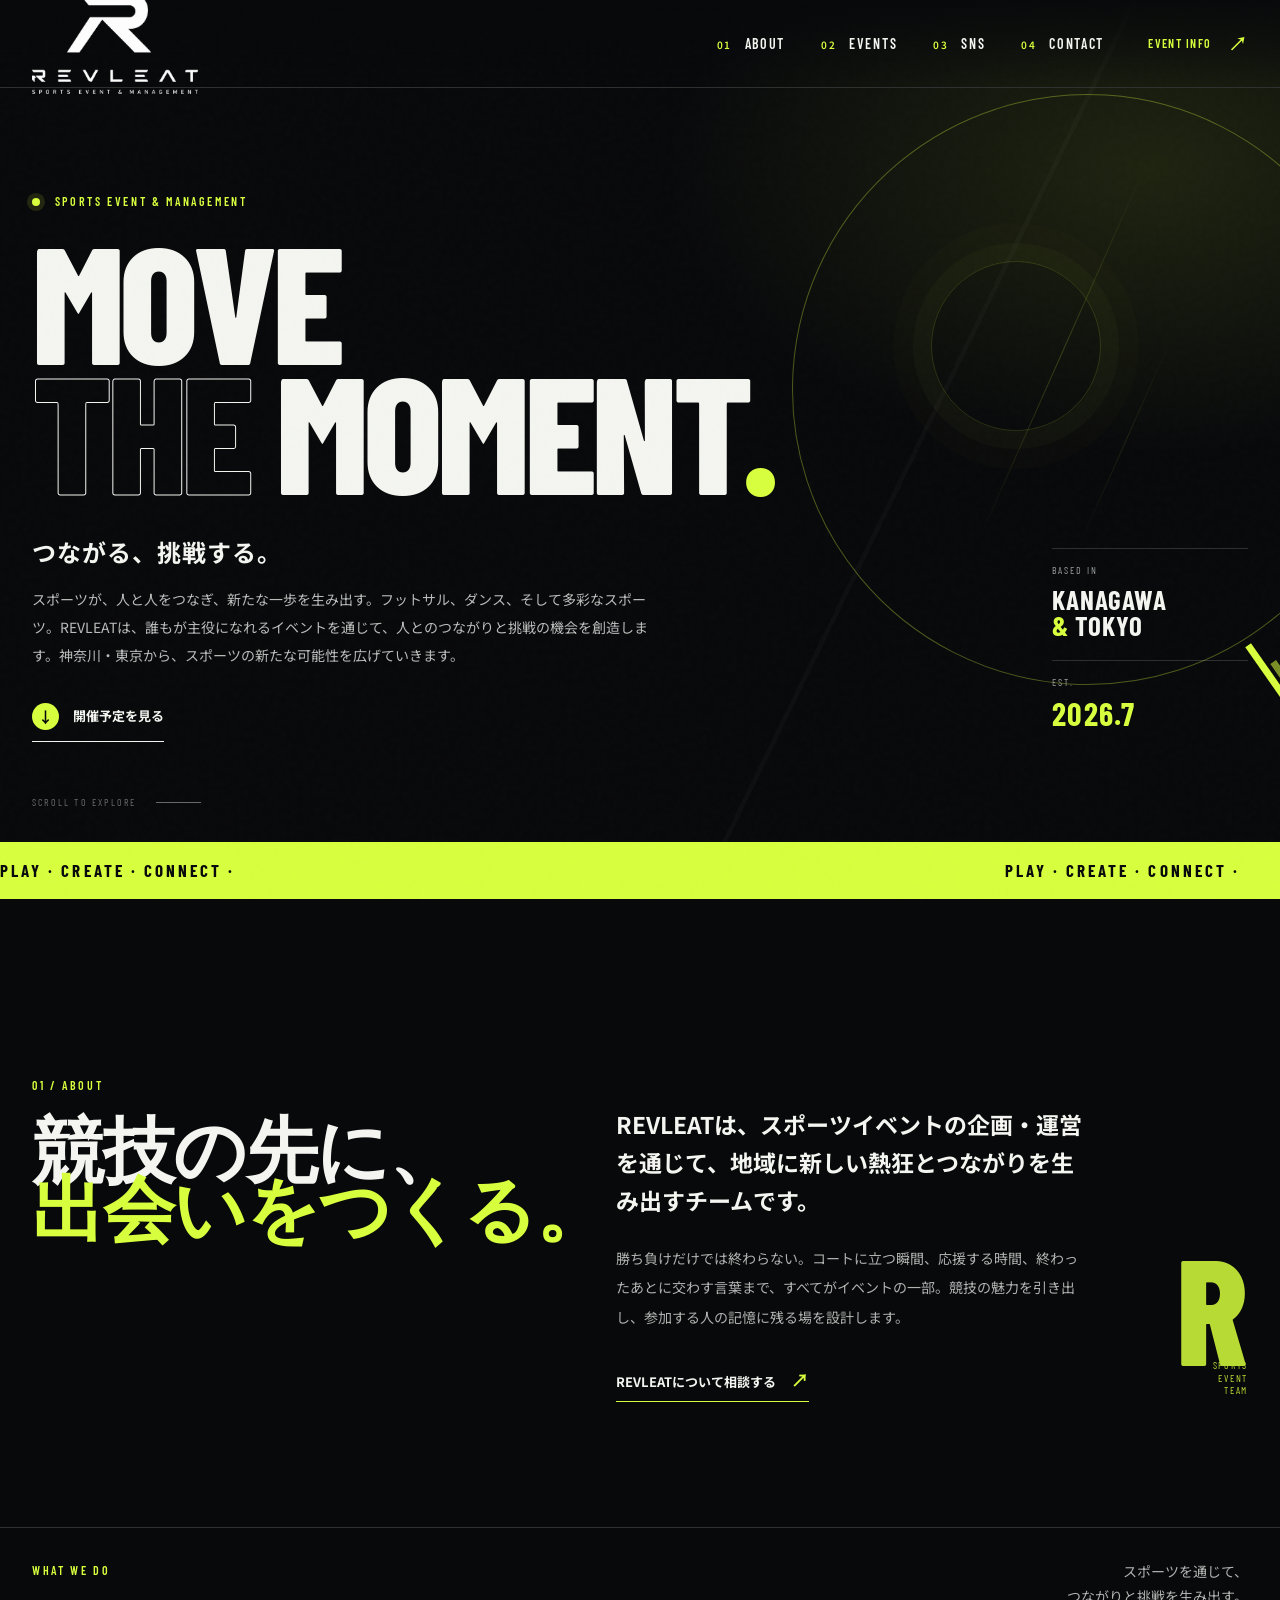
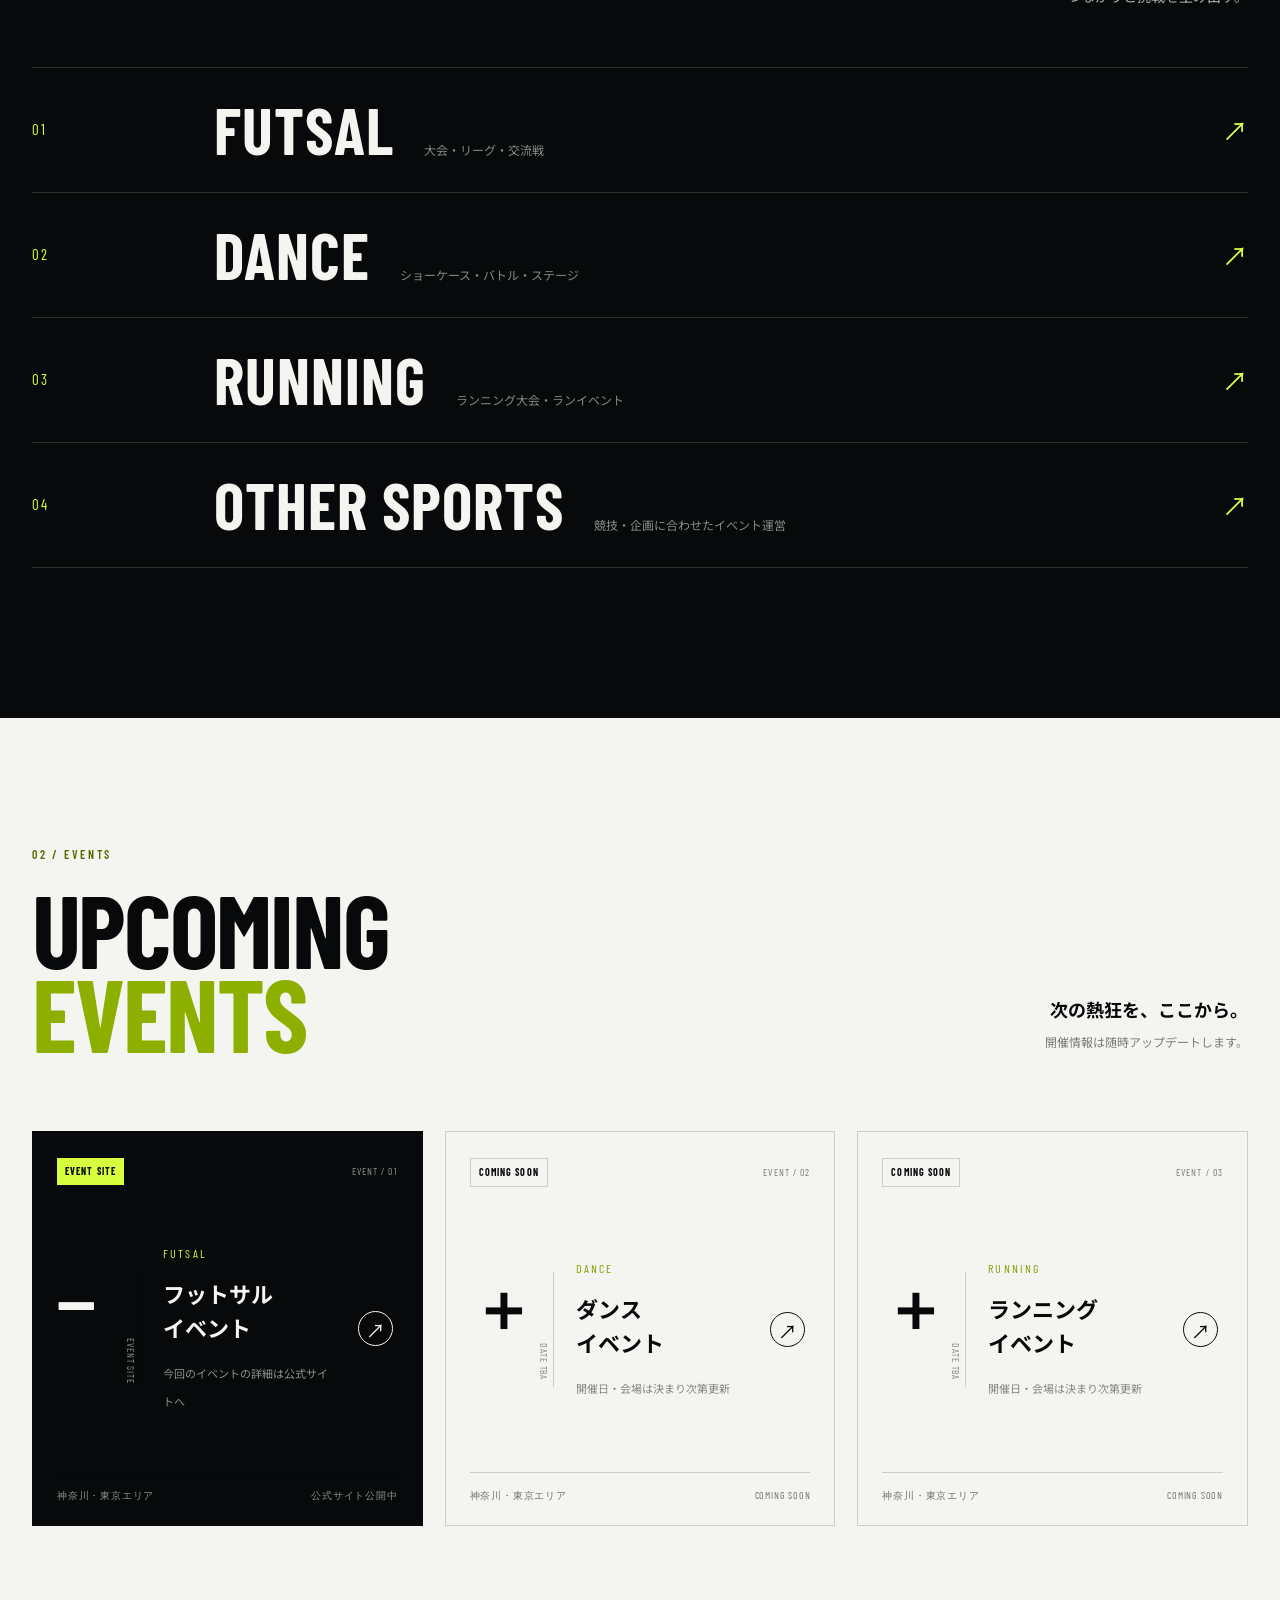
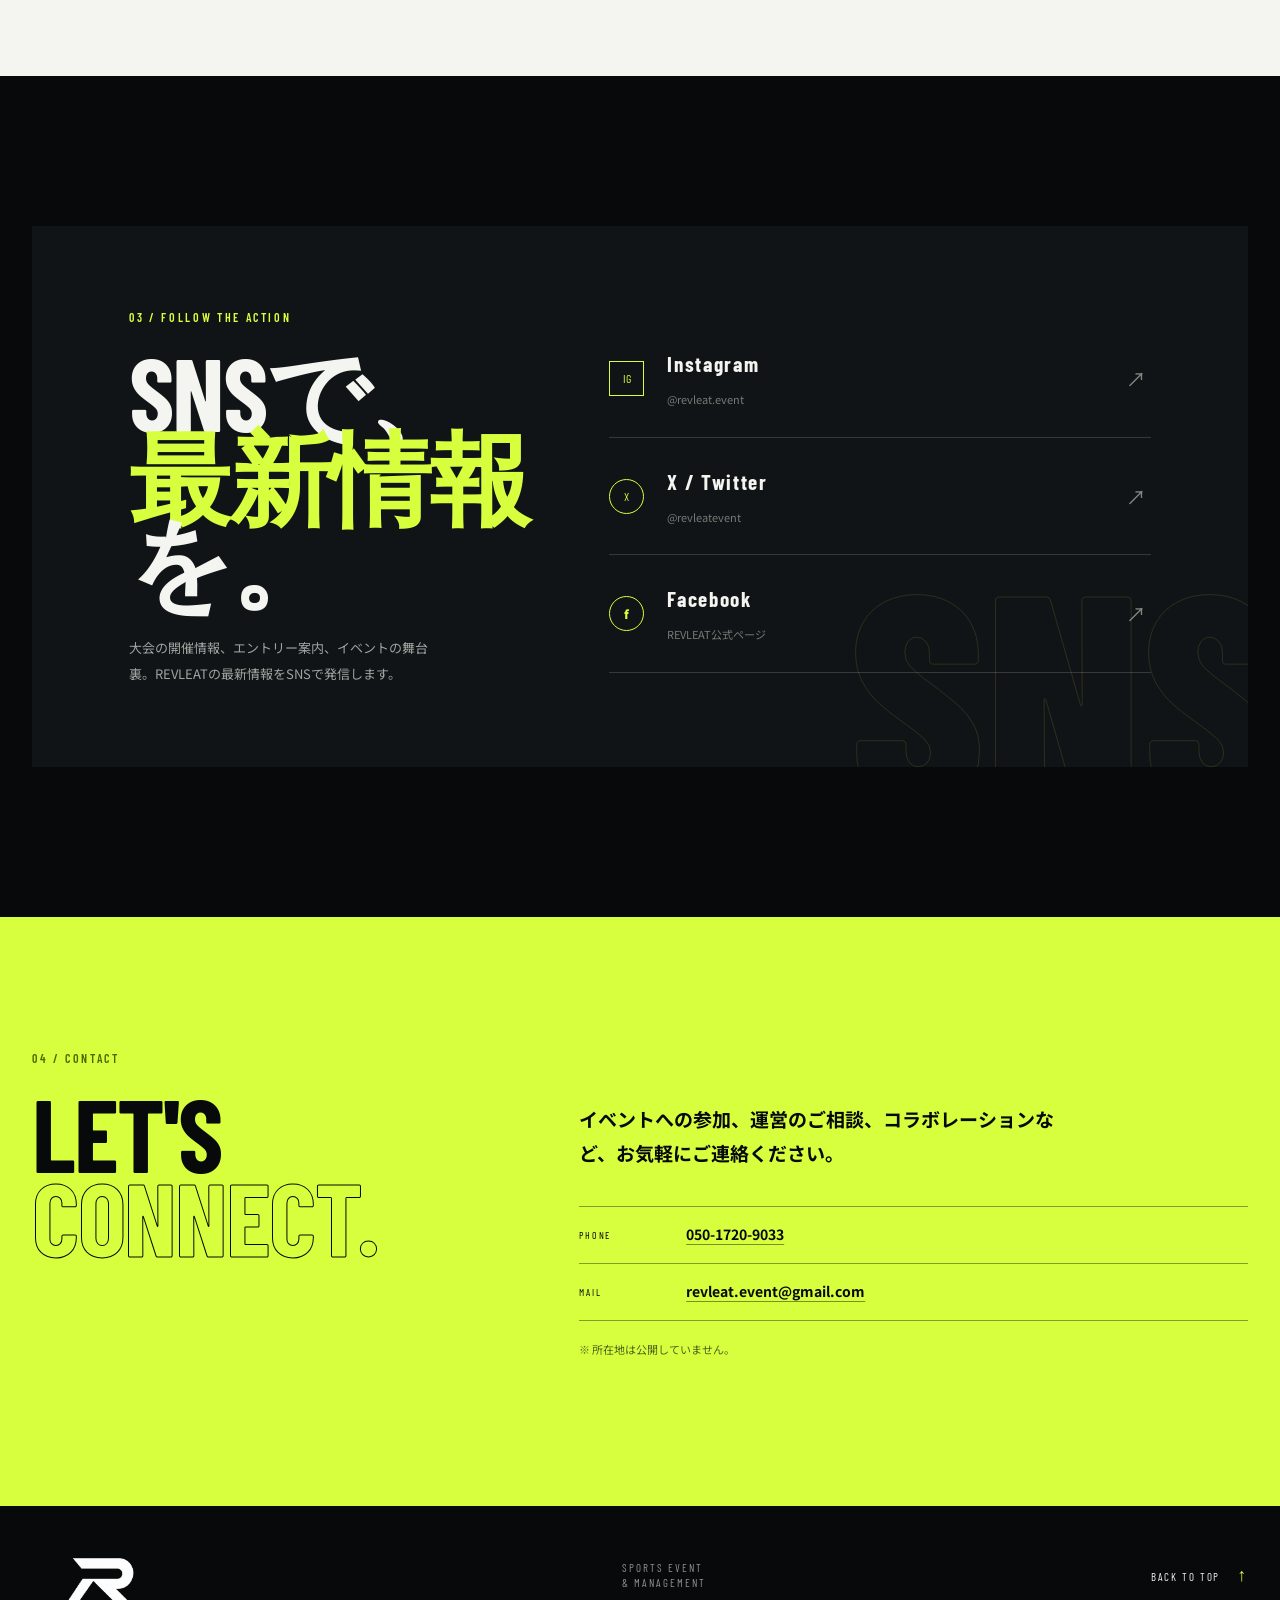
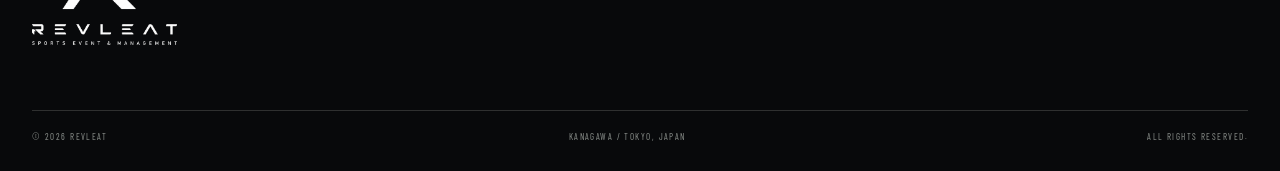
==== commit b84a409b: "Mark dance event as coming soon" ====
--- a/index.html
+++ b/index.html
@@ -98,7 +98,7 @@
           <article class="event-card reveal reveal-delay-1">
             <div class="event-card-top"><span class="event-status event-status--muted">COMING SOON</span><span class="event-no">EVENT / 02</span></div>
             <div class="event-card-main"><div class="event-date"><strong>＋</strong><span>DATE TBA</span></div><div class="event-title"><p>DANCE</p><h3>ダンス<br />イベント</h3><span class="event-meta">開催日・会場は決まり次第更新</span></div><a class="round-arrow" href="#contact" aria-label="ダンスイベントの詳細を見る">↗</a></div>
-            <div class="event-card-foot"><span>神奈川・東京エリア</span><span>詳細は決まり次第更新</span></div>
+            <div class="event-card-foot"><span>神奈川・東京エリア</span><span>COMING SOON</span></div>
           </article>
           <article class="event-card reveal reveal-delay-2">
             <div class="event-card-top"><span class="event-status event-status--muted">COMING SOON</span><span class="event-no">EVENT / 03</span></div>
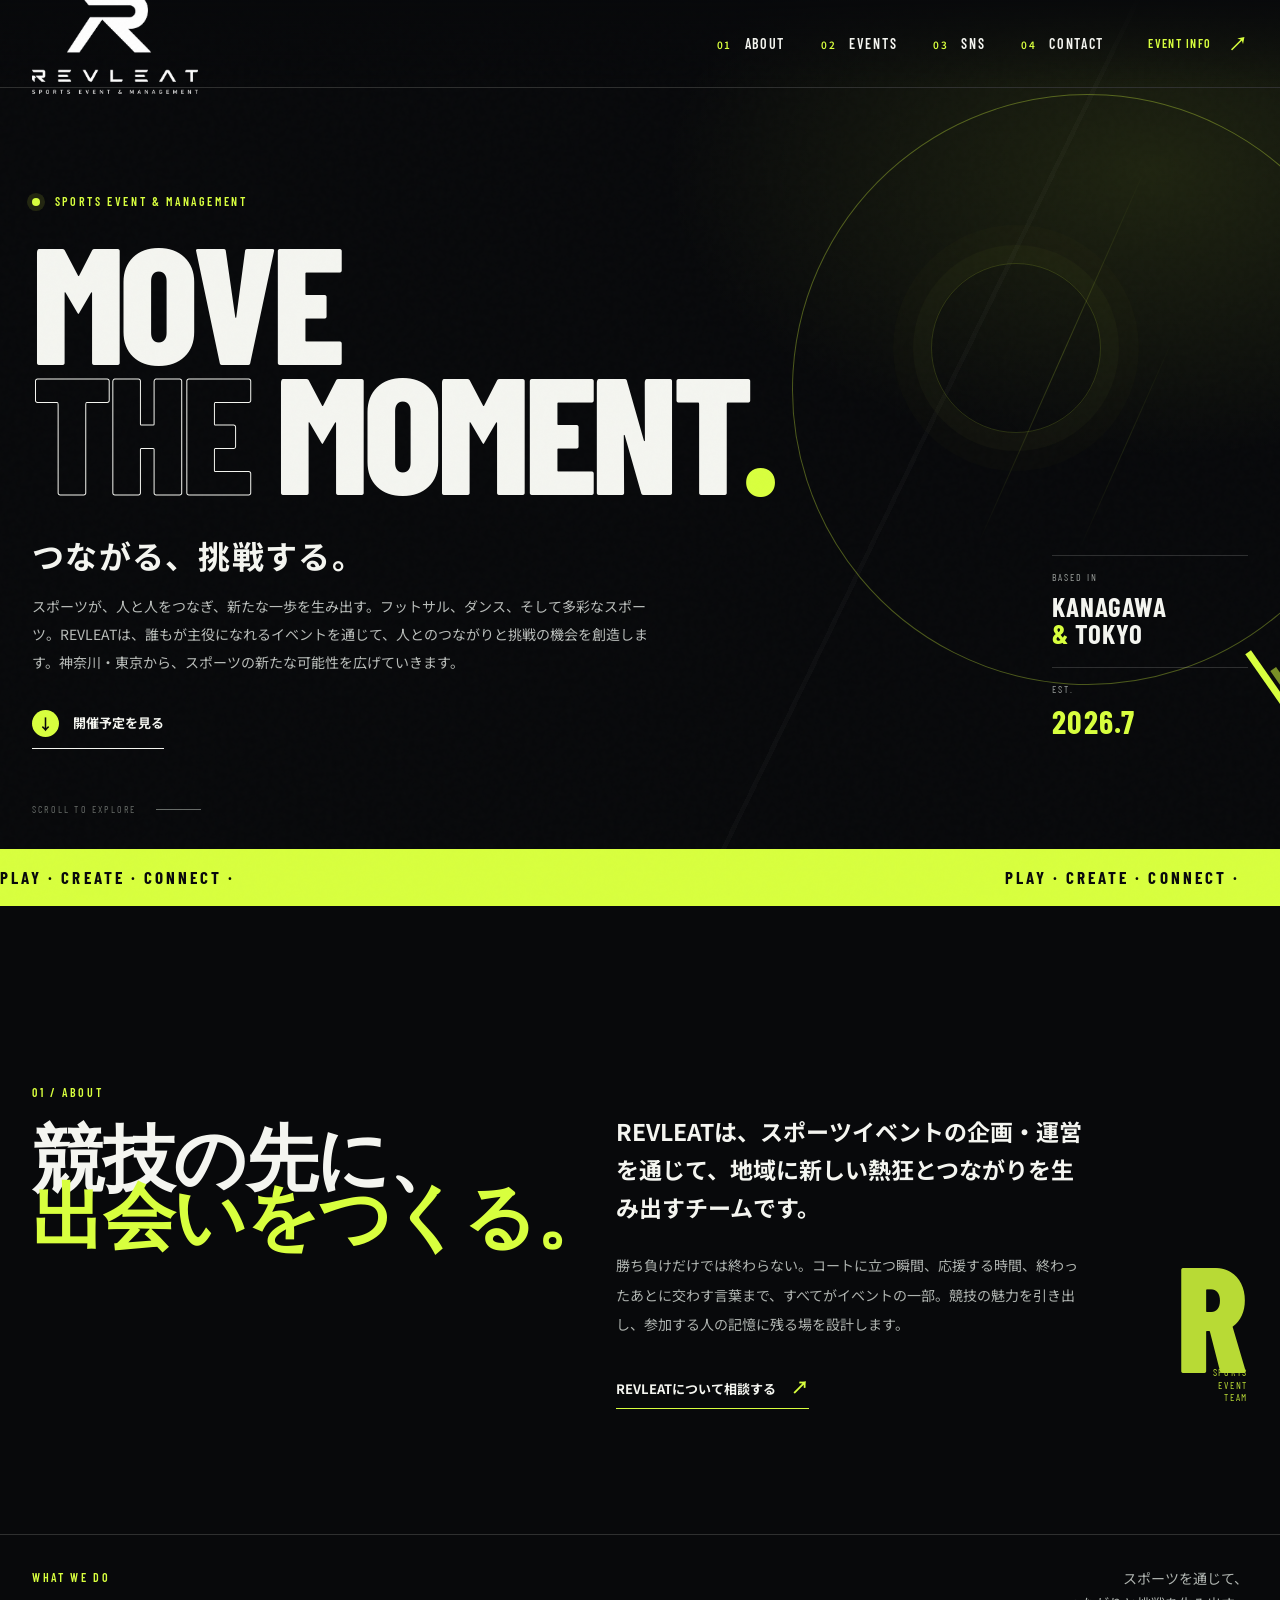
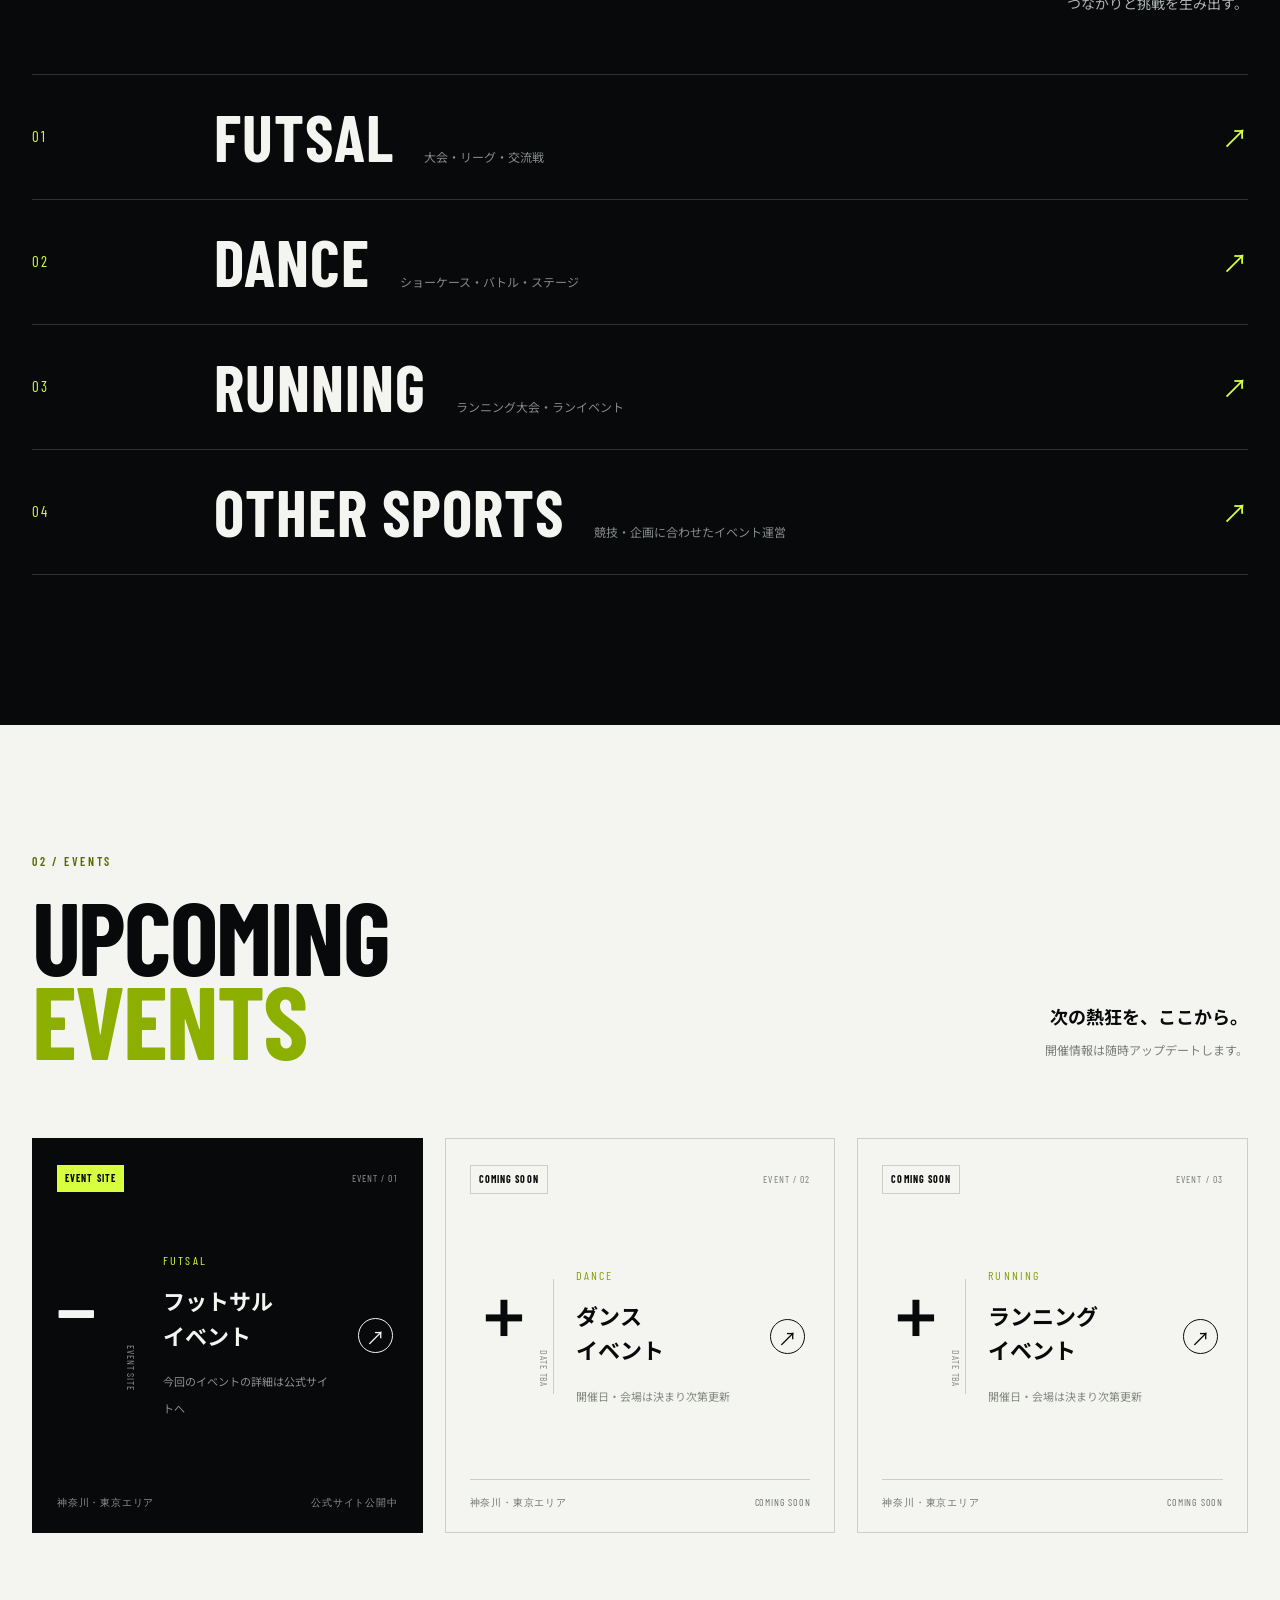
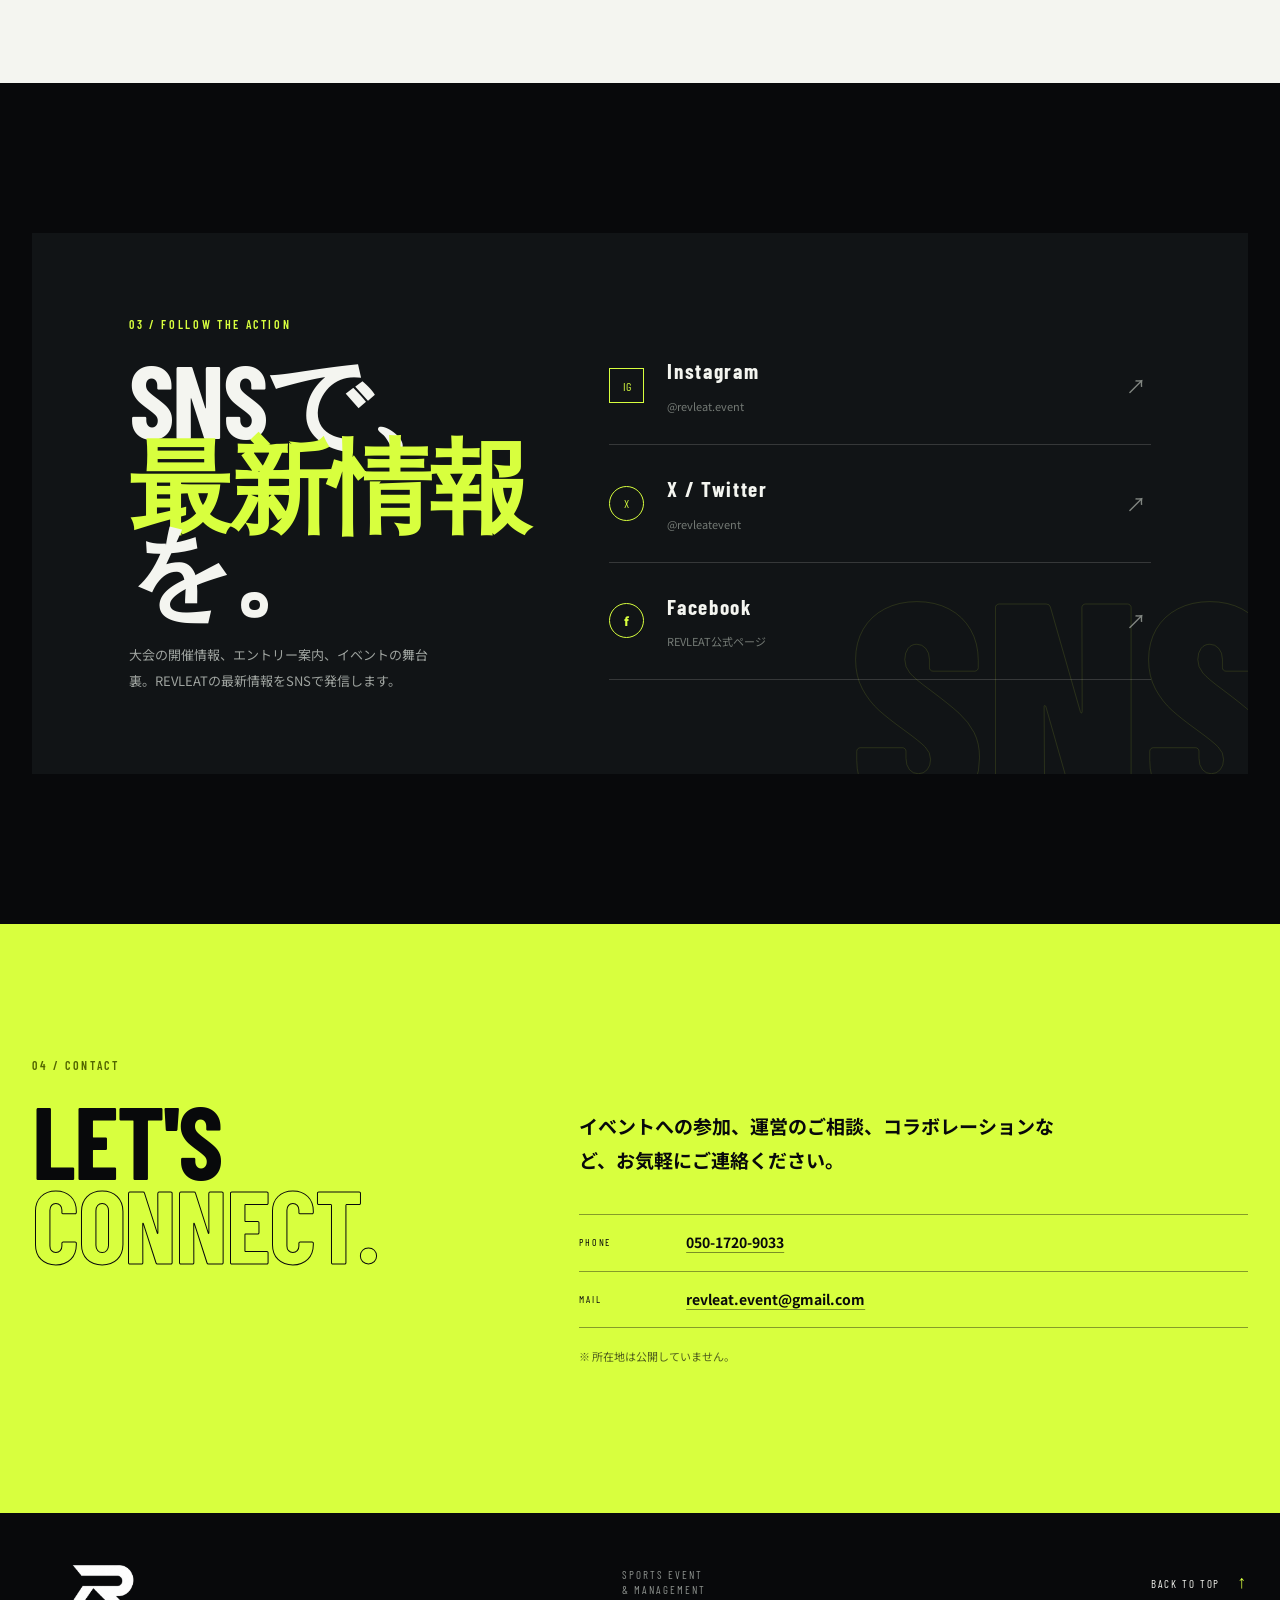
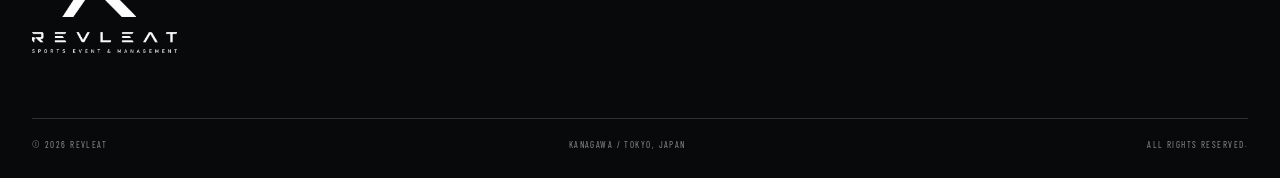
==== commit 954323e0: "Update futsal event link" ====
--- a/index.html
+++ b/index.html
@@ -77,7 +77,7 @@
       <section class="services section-pad" aria-labelledby="services-title">
         <div class="services-head reveal"><p class="section-kicker">WHAT WE DO</p><p class="services-note">スポーツを通じて、<br />つながりと挑戦を生み出す。</p></div>
           <div class="service-list" id="services-title">
-          <a class="service-item reveal" href="#events"><div class="service-num">01</div><div class="service-name"><h3>FUTSAL</h3><p>大会・リーグ・交流戦</p></div><div class="service-arrow">↗</div></a>
+          <a class="service-item reveal" href="https://revleat-event.github.io/revleatCup/" target="_blank" rel="noreferrer"><div class="service-num">01</div><div class="service-name"><h3>FUTSAL</h3><p>大会・リーグ・交流戦</p></div><div class="service-arrow">↗</div></a>
           <a class="service-item reveal reveal-delay-1" href="#events"><div class="service-num">02</div><div class="service-name"><h3>DANCE</h3><p>ショーケース・バトル・ステージ</p></div><div class="service-arrow">↗</div></a>
           <a class="service-item reveal reveal-delay-2" href="#events"><div class="service-num">03</div><div class="service-name"><h3>RUNNING</h3><p>ランニング大会・ランイベント</p></div><div class="service-arrow">↗</div></a>
           <a class="service-item reveal reveal-delay-2" href="#events"><div class="service-num">04</div><div class="service-name"><h3>OTHER SPORTS</h3><p>競技・企画に合わせたイベント運営</p></div><div class="service-arrow">↗</div></a>
@@ -92,7 +92,7 @@
         <div class="events-list">
           <article class="event-card event-card--featured reveal">
             <div class="event-card-top"><span class="event-status">EVENT SITE</span><span class="event-no">EVENT / 01</span></div>
-            <div class="event-card-main"><div class="event-date"><strong>—</strong><span>EVENT SITE</span></div><div class="event-title"><p>FUTSAL</p><h3>フットサル<br />イベント</h3><span class="event-meta">今回のイベントの詳細は公式サイトへ</span></div><a class="round-arrow" href="https://revleat-event.github.io/futsalconnect/" target="_blank" rel="noreferrer" aria-label="フットサルイベント公式サイトを見る">↗</a></div>
+            <div class="event-card-main"><div class="event-date"><strong>—</strong><span>EVENT SITE</span></div><div class="event-title"><p>FUTSAL</p><h3>フットサル<br />イベント</h3><span class="event-meta">今回のイベントの詳細は公式サイトへ</span></div><a class="round-arrow" href="https://revleat-event.github.io/revleatCup/" target="_blank" rel="noreferrer" aria-label="フットサルイベント公式サイトを見る">↗</a></div>
             <div class="event-card-foot"><span>神奈川・東京エリア</span><span>公式サイト公開中</span></div>
           </article>
           <article class="event-card reveal reveal-delay-1">
--- a/styles.css
+++ b/styles.css
@@ -2,7 +2,7 @@
 
 :root{--ink:#08090b;--paper:#f4f5f0;--muted:#9a9e9b;--line:rgba(244,245,240,.16);--line-dark:rgba(8,9,11,.16);--lime:#d8ff3e;--lime-deep:#b4dc16;--orange:#ff684d;--display:'Barlow Condensed','Arial Narrow',sans-serif;--body:'Noto Sans JP','Hiragino Kaku Gothic ProN','Yu Gothic',sans-serif;--max:1240px}
 *{box-sizing:border-box}html{scroll-behavior:smooth}body{margin:0;background:var(--ink);color:var(--paper);font-family:var(--body);font-size:15px;line-height:1.85;overflow-x:hidden}.page-noise{position:fixed;inset:0;opacity:.035;pointer-events:none;z-index:10;background-image:url("data:image/svg+xml,%3Csvg viewBox='0 0 180 180' xmlns='http://www.w3.org/2000/svg'%3E%3Cfilter id='n'%3E%3CfeTurbulence type='fractalNoise' baseFrequency='.85' numOctaves='3' stitchTiles='stitch'/%3E%3C/filter%3E%3Crect width='100%25' height='100%25' filter='url(%23n)' opacity='.5'/%3E%3C/svg%3E")}.section-pad{padding-left:max(32px,calc((100vw - var(--max))/2));padding-right:max(32px,calc((100vw - var(--max))/2))}.site-header{height:88px;padding:0 max(32px,calc((100vw - 1440px)/2));display:flex;align-items:center;justify-content:space-between;border-bottom:1px solid var(--line);position:absolute;top:0;left:0;right:0;z-index:20;background:linear-gradient(180deg,rgba(8,9,11,.92),transparent)}.brand{display:inline-flex;align-items:center;width:166px}.brand-mark{display:block;width:100%;height:auto}.desktop-nav{display:flex;gap:36px;margin-left:auto;margin-right:44px}.desktop-nav a,.header-cta,.mobile-nav a{font-family:var(--display);font-weight:600;letter-spacing:.12em;text-decoration:none;color:var(--paper);font-size:14px;transition:color .25s ease}.desktop-nav a span{font-family:var(--body);color:var(--lime);font-size:10px;margin-right:8px}.desktop-nav a:hover{color:var(--lime)}.header-cta{display:flex;gap:16px;align-items:center;color:var(--lime);font-size:12px}.header-cta i{font-size:19px;font-style:normal}.menu-toggle,.mobile-nav{display:none}
-.hero{min-height:790px;padding-top:190px;padding-bottom:100px;display:flex;position:relative;overflow:hidden;background:radial-gradient(ellipse at 90% 20%,rgba(216,255,62,.11),transparent 30%),linear-gradient(116deg,transparent 0 67%,rgba(255,255,255,.025) 67% 67.3%,transparent 67.3%)}.hero:after{content:'';position:absolute;right:-8%;top:94px;width:46vw;height:46vw;max-width:690px;max-height:690px;border:1px solid rgba(216,255,62,.32);border-radius:50%;clip-path:none;transform:rotate(-18deg);pointer-events:none}.hero-copy{width:70%;position:relative;z-index:2}.eyebrow,.section-kicker{font-family:var(--display);font-weight:600;letter-spacing:.22em;font-size:12px;color:var(--lime);margin:0 0 22px}.pulse-dot{display:inline-block;width:8px;height:8px;border-radius:50%;background:var(--lime);margin-right:10px;box-shadow:0 0 0 5px rgba(216,255,62,.12)}h1,h2,h3,p{margin-top:0}h1{font-family:var(--display);font-size:clamp(90px,13vw,190px);line-height:.78;letter-spacing:-.035em;margin:0 0 40px;font-weight:800;position:relative}h1 em{font-style:normal;color:transparent;-webkit-text-stroke:1px var(--paper)}.lime-dot{color:var(--lime)}.hero-lead{font-size:24px;line-height:1.5;font-weight:700;letter-spacing:.04em;margin:0 0 15px}.hero-text{color:#b9bdba;line-height:2;font-size:14px;max-width:620px;text-wrap:pretty;margin-bottom:34px}.action-link{display:inline-flex;align-items:center;gap:14px;color:var(--paper);font-size:13px;font-weight:700;text-decoration:none;border-bottom:1px solid var(--paper);padding-bottom:11px;transition:color .25s,border-color .25s}.action-link:hover{color:var(--lime);border-color:var(--lime)}.action-link i{font-size:18px;font-style:normal;margin-left:13px}.action-icon{display:grid;place-items:center;width:27px;height:27px;background:var(--lime);color:var(--ink);border-radius:50%;font-size:15px}.hero-aside{position:absolute;right:max(32px,calc((100vw - var(--max))/2));bottom:112px;width:196px;z-index:3}.hero-location,.hero-index{display:flex;flex-direction:column;gap:7px;border-top:1px solid var(--line);padding-top:12px;margin-top:21px}.hero-aside span{font-family:var(--display);letter-spacing:.2em;font-size:10px;color:var(--muted)}.hero-aside strong{font-family:var(--display);font-size:27px;line-height:.98;letter-spacing:.04em}.hero-aside strong i{color:var(--lime);font-style:normal}.hero-index strong{font-size:32px;color:var(--lime)}.slash-shape{position:absolute;right:-46px;bottom:20px;display:flex;gap:4px;transform:rotate(-35deg)}.slash-shape span{display:block;width:7px;height:78px;background:var(--lime)}.slash-shape span:nth-child(2){height:50px;margin-top:28px;opacity:.55}.slash-shape span:nth-child(3){height:31px;margin-top:47px;opacity:.25}.scroll-cue{position:absolute;bottom:30px;left:max(32px,calc((100vw - var(--max))/2));display:flex;align-items:center;gap:20px;color:#676b68;font-family:var(--display);font-size:10px;letter-spacing:.22em}.scroll-cue i{width:45px;height:1px;background:#676b68}.sp-only{display:none}
+.hero{min-height:790px;padding-top:190px;padding-bottom:100px;display:flex;position:relative;overflow:hidden;background:radial-gradient(ellipse at 90% 20%,rgba(216,255,62,.11),transparent 30%),linear-gradient(116deg,transparent 0 67%,rgba(255,255,255,.025) 67% 67.3%,transparent 67.3%)}.hero:after{content:'';position:absolute;right:-8%;top:94px;width:46vw;height:46vw;max-width:690px;max-height:690px;border:1px solid rgba(216,255,62,.32);border-radius:50%;clip-path:none;transform:rotate(-18deg);pointer-events:none}.hero-copy{width:70%;position:relative;z-index:2}.eyebrow,.section-kicker{font-family:var(--display);font-weight:600;letter-spacing:.22em;font-size:12px;color:var(--lime);margin:0 0 22px}.pulse-dot{display:inline-block;width:8px;height:8px;border-radius:50%;background:var(--lime);margin-right:10px;box-shadow:0 0 0 5px rgba(216,255,62,.12)}h1,h2,h3,p{margin-top:0}h1{font-family:var(--display);font-size:clamp(90px,13vw,190px);line-height:.78;letter-spacing:-.035em;margin:0 0 40px;font-weight:800;position:relative}h1 em{font-style:normal;color:transparent;-webkit-text-stroke:1px var(--paper)}.lime-dot{color:var(--lime)}.hero-lead{font-size:32px;line-height:1.35;font-weight:700;letter-spacing:.04em;margin:0 0 15px}.hero-text{color:#b9bdba;line-height:2;font-size:14px;max-width:620px;text-wrap:pretty;margin-bottom:34px}.action-link{display:inline-flex;align-items:center;gap:14px;color:var(--paper);font-size:13px;font-weight:700;text-decoration:none;border-bottom:1px solid var(--paper);padding-bottom:11px;transition:color .25s,border-color .25s}.action-link:hover{color:var(--lime);border-color:var(--lime)}.action-link i{font-size:18px;font-style:normal;margin-left:13px}.action-icon{display:grid;place-items:center;width:27px;height:27px;background:var(--lime);color:var(--ink);border-radius:50%;font-size:15px}.hero-aside{position:absolute;right:max(32px,calc((100vw - var(--max))/2));bottom:112px;width:196px;z-index:3}.hero-location,.hero-index{display:flex;flex-direction:column;gap:7px;border-top:1px solid var(--line);padding-top:12px;margin-top:21px}.hero-aside span{font-family:var(--display);letter-spacing:.2em;font-size:10px;color:var(--muted)}.hero-aside strong{font-family:var(--display);font-size:27px;line-height:.98;letter-spacing:.04em}.hero-aside strong i{color:var(--lime);font-style:normal}.hero-index strong{font-size:32px;color:var(--lime)}.slash-shape{position:absolute;right:-46px;bottom:20px;display:flex;gap:4px;transform:rotate(-35deg)}.slash-shape span{display:block;width:7px;height:78px;background:var(--lime)}.slash-shape span:nth-child(2){height:50px;margin-top:28px;opacity:.55}.slash-shape span:nth-child(3){height:31px;margin-top:47px;opacity:.25}.scroll-cue{position:absolute;bottom:30px;left:max(32px,calc((100vw - var(--max))/2));display:flex;align-items:center;gap:20px;color:#676b68;font-family:var(--display);font-size:10px;letter-spacing:.22em}.scroll-cue i{width:45px;height:1px;background:#676b68}.sp-only{display:none}
 .marquee{background:var(--lime);color:var(--ink);overflow:hidden;white-space:nowrap;transform:none;margin:0;padding:13px 0;position:relative;z-index:4}.marquee-track{display:flex;width:max-content;min-width:100vw;justify-content:space-between;gap:70px;animation:marquee 24s linear infinite;font-family:var(--display);font-size:17px;letter-spacing:.18em;font-weight:700}.marquee-track span{padding-right:40px}@keyframes marquee{to{transform:translateX(-50%)}}
 .about{padding-top:175px;padding-bottom:130px;display:grid;grid-template-columns:48% 39% 13%;gap:0;position:relative}.section-heading h2,.events h2,.social h2,.contact h2{font-family:var(--display);font-size:clamp(64px,8vw,110px);line-height:.82;letter-spacing:-.02em;font-weight:700;margin:0}.section-heading h2 span,.events h2 span,.social h2 span,.contact h2 span{color:var(--lime)}.about .section-heading h2{font-size:clamp(56px,5.6vw,76px)}.about-title-line{white-space:nowrap}.mobile-only{display:none}.section-intro{font-size:23px;font-weight:700;line-height:1.65;margin:32px 0 24px;max-width:470px}.body-copy{color:#aeb3af;font-size:14px;line-height:2.1;max-width:490px;margin-bottom:31px}.text-link{color:var(--paper);font-size:13px;font-weight:700;text-decoration:none;border-bottom:1px solid var(--lime);padding-bottom:10px}.text-link span{color:var(--lime);font-size:18px;margin-left:12px}.about-stamp{align-self:end;display:flex;flex-direction:column;align-items:flex-end;gap:8px;color:var(--lime);opacity:.85}.about-stamp span{font-family:var(--display);font-size:150px;line-height:.6;font-weight:800}.about-stamp small{text-align:right;font-family:var(--display);letter-spacing:.17em;font-size:10px;line-height:1.25}.services{border-top:1px solid var(--line);padding-top:31px;padding-bottom:150px}.services-head{display:flex;justify-content:space-between;margin-bottom:58px}.services-note{text-align:right;color:#aeb3af;font-size:14px;line-height:1.8;margin:0}.service-list{border-top:1px solid var(--line)}.service-item{display:grid;grid-template-columns:15% 1fr 60px;align-items:center;border-bottom:1px solid var(--line);padding:30px 0;transition:padding .35s,background .35s}.service-item:hover{padding-left:20px;padding-right:20px;background:rgba(216,255,62,.06)}.service-num{font-family:var(--display);color:var(--lime);letter-spacing:.12em}.service-name{display:flex;align-items:baseline;gap:30px}.service-name h3{font-family:var(--display);font-size:clamp(34px,5vw,65px);line-height:1;margin:0;letter-spacing:.015em}.service-name p{color:#858a87;margin:0;font-size:12px}.service-arrow{font-size:26px;text-align:right;color:var(--lime)}
 .events{background:var(--paper);color:var(--ink);padding-top:125px;padding-bottom:150px}.events .section-kicker{color:#5a6a00}.events-top{display:flex;justify-content:space-between;align-items:flex-end;margin-bottom:76px}.events h2 span{color:#8caf00}.events-lead{text-align:right;font-weight:700;font-size:18px;line-height:1.7;margin:0}.events-lead span{font-size:12px;color:#797d78;font-weight:400}.events-list{display:grid;grid-template-columns:repeat(3,1fr);gap:22px}.event-card{min-height:395px;border:1px solid var(--line-dark);display:flex;flex-direction:column;padding:26px 24px 21px;transition:transform .35s,background .35s,border-color .35s}.event-card:hover{transform:translateY(-8px);background:#e8eddf;border-color:var(--ink)}.event-card--featured{background:var(--ink);color:var(--paper);border-color:var(--ink)}.event-card-top,.event-card-foot{display:flex;justify-content:space-between;align-items:center;font-family:var(--display);font-size:10px;letter-spacing:.11em}.event-status{background:var(--lime);color:var(--ink);padding:4px 8px;font-weight:700}.event-status--muted{border:1px solid var(--line-dark);background:transparent}.event-no{color:#7d817b}.event-card--featured .event-no,.event-card--featured .event-meta,.event-card--featured .event-card-foot{color:#8c918d}.event-card-main{display:grid;grid-template-columns:84px 1fr 40px;gap:22px;align-items:center;flex:1}.event-date{border-right:1px solid var(--line-dark);height:115px;display:flex;flex-direction:column;justify-content:center}.event-date strong{font-family:var(--display);font-size:65px;line-height:.85}.event-date span{font-family:var(--display);font-size:10px;letter-spacing:.09em;color:#898d87;margin-top:10px;writing-mode:vertical-rl}.event-title p{font-family:var(--display);color:#839f00;letter-spacing:.18em;font-size:12px;margin:0 0 12px}.event-card--featured .event-title p{color:var(--lime)}.event-title h3{font-size:22px;line-height:1.55;margin:0 0 14px}.event-meta{color:#838780;font-size:11px;line-height:1.7}.round-arrow{display:grid;place-items:center;width:35px;height:35px;border:1px solid currentColor;border-radius:50%;text-decoration:none;color:inherit;font-size:19px;transition:background .25s,color .25s}.round-arrow:hover{background:var(--lime);color:var(--ink);border-color:var(--lime)}.event-card-foot{border-top:1px solid var(--line-dark);padding-top:13px;color:#6e736d;letter-spacing:.08em}
@@ -16,7 +16,7 @@
 .social-panel::before{content:'';position:absolute;left:0;right:0;top:-1px;height:1px;background:var(--lime);opacity:.6;transform:translateX(-100%);animation:scanLine 7s ease-in-out infinite}.contact-email,.contact-phone{display:inline-block;color:var(--ink);font-size:14px;font-weight:700;text-decoration:underline;text-decoration-color:rgba(8,9,11,.45);text-underline-offset:4px;transition:color .25s,text-decoration-color .25s}.contact-email:hover,.contact-phone:hover{color:#526600;text-decoration-color:#526600}
 @keyframes innerOrbit{0%{transform:translate3d(0,0,0) scale(.96)}100%{transform:translate3d(-22px,14px,0) scale(1.04)}}@keyframes boldFadeIn{0%{opacity:0;transform:translateY(16px);filter:blur(5px)}100%{opacity:1;transform:none;filter:blur(0)}}@keyframes pulseDot{0%,100%{box-shadow:0 0 0 5px rgba(216,255,62,.12);transform:scale(1)}50%{box-shadow:0 0 0 10px rgba(216,255,62,0);transform:scale(1.1)}}@keyframes heroOrbit{0%{transform:rotate(-18deg) translate3d(0,0,0)}100%{transform:rotate(-12deg) translate3d(-18px,12px,0)}}@keyframes gridDrift{0%,100%{opacity:.08;transform:rotate(24deg) translateY(-12px)}50%{opacity:.25;transform:rotate(24deg) translateY(20px)}}@keyframes slashFloat{0%,100%{transform:rotate(-35deg) translateY(0)}50%{transform:rotate(-30deg) translateY(-9px)}}@keyframes scanLine{0%{transform:translateX(-100%);opacity:0}15%,75%{opacity:.6}100%{transform:translateX(100%);opacity:0}}
 @media(max-width:800px){.section-pad{padding-left:22px;padding-right:22px}.site-header{height:72px;padding:0 22px}.brand{width:132px}.desktop-nav,.header-cta{display:none}.menu-toggle{display:flex;flex-direction:column;justify-content:center;gap:7px;background:none;border:0;padding:9px 0 9px 12px;position:relative;z-index:23}.menu-toggle span{display:block;width:28px;height:1px;background:var(--paper);transition:transform .25s}.menu-toggle[aria-expanded=true] span:first-child{transform:translateY(4px) rotate(45deg)}.menu-toggle[aria-expanded=true] span:last-child{transform:translateY(-4px) rotate(-45deg)}.mobile-nav{position:absolute;display:flex;flex-direction:column;gap:20px;top:71px;right:0;left:0;padding:25px 22px 31px;background:#111416;border-bottom:1px solid var(--line);transform:translateY(-140%);transition:transform .3s ease;z-index:22}.mobile-nav.is-open{transform:none}.mobile-nav a{font-size:25px}.mobile-nav a:first-letter{color:var(--lime)}.mobile-nav b{font-weight:600;margin-left:12px}.hero{min-height:820px;padding-top:144px;padding-bottom:90px;display:block}.hero-copy{width:100%}.hero:after{width:75vw;height:75vw;right:-42%;top:112px}.hero:before{right:-16%;top:28%;width:120px;height:120px}.eyebrow{font-size:10px;letter-spacing:.14em}.hero h1{font-size:clamp(78px,22vw,135px);margin-bottom:28px}.hero-lead{font-size:19px}.hero-text{font-size:12px;line-height:1.9}.sp-only{display:block}.desktop-only{display:none}.hero-aside{position:relative;right:auto;bottom:auto;width:100%;display:flex;gap:24px;margin-top:42px}.hero-location,.hero-index{flex:1;margin-top:0}.hero-aside strong{font-size:19px}.hero-index strong{font-size:23px}.hero-aside .slash-shape{right:-8px;bottom:-18px}.scroll-cue{left:22px;bottom:25px;font-size:8px;gap:11px}.scroll-cue i{width:25px}.marquee{padding:8px 0}.marquee-track{font-size:13px}.about{padding-top:100px;padding-bottom:95px;display:block}.section-heading h2,.events h2,.social h2,.contact h2{font-size:67px}.about .section-heading h2{font-size:clamp(48px,13vw,62px)}.about-title-line{white-space:normal}.mobile-only{display:inline}.about-body{margin-top:50px}.section-intro{font-size:19px;margin-top:0}.body-copy{font-size:13px}.about-stamp{position:absolute;right:22px;top:110px}.about-stamp span{font-size:80px}.about-stamp small{font-size:8px}.services{padding-bottom:105px}.services-head{margin-bottom:25px}.services-note{font-size:11px}.service-item{grid-template-columns:40px 1fr 25px;padding:19px 0}.service-name{display:block}.service-name h3{font-size:42px}.service-name p{font-size:10px;margin-top:5px}.service-arrow{font-size:19px}.events{padding-top:93px;padding-bottom:100px}.events-top{display:block;margin-bottom:48px}.events-lead{text-align:left;margin-top:25px;font-size:16px}.events-list{grid-template-columns:1fr;gap:12px}.event-card{min-height:330px;padding:24px 18px 18px}.event-card-main{grid-template-columns:57px 1fr 35px;gap:16px}.event-date{height:95px}.event-date strong{font-size:51px}.event-title h3{font-size:20px;line-height:1.5}.social{padding-top:95px;padding-bottom:95px}.social-panel{display:block;padding:58px 24px;min-height:0}.social-copy p:not(.section-kicker){margin-top:25px}.social-links{margin-top:35px}.social-link{padding:17px 0}.social-panel:after{font-size:170px;bottom:-35px}.contact{display:block;padding-top:92px;padding-bottom:95px}.contact-content{padding-top:42px}.contact-content>p:first-child{font-size:17px}.contact-placeholder>div{display:block}.contact-placeholder strong{display:block;margin-top:4px}.footer-top{padding-bottom:45px;display:grid;grid-template-columns:1fr 1fr;gap:35px}.back-top{grid-column:1 / -1}.footer-bottom{gap:10px;flex-wrap:wrap;font-size:8px}.footer-bottom span:last-child{width:100%}}
-@media(max-width:800px){.contact-email{display:block;margin-top:4px}}
+@media(max-width:800px){.hero-lead{font-size:24px;white-space:nowrap}.hero-lead .sp-only{display:none}.contact-email,.contact-phone{display:block;margin-top:4px}}
 @media(prefers-reduced-motion:reduce){html{scroll-behavior:auto}.reveal{opacity:1;transform:none;transition:none}.marquee-track{animation:none}.event-card,.service-item{transition:none}.scroll-progress,.hero-grid-line,.hero:after,.hero:before,.pulse-dot,.slash-shape,.social-panel::before,.reveal.is-visible h1,.reveal.is-visible h2,.reveal.is-visible h3{animation:none}.event-card::before{transition:none}}
 
 .service-item { color: inherit; text-decoration: none; }
